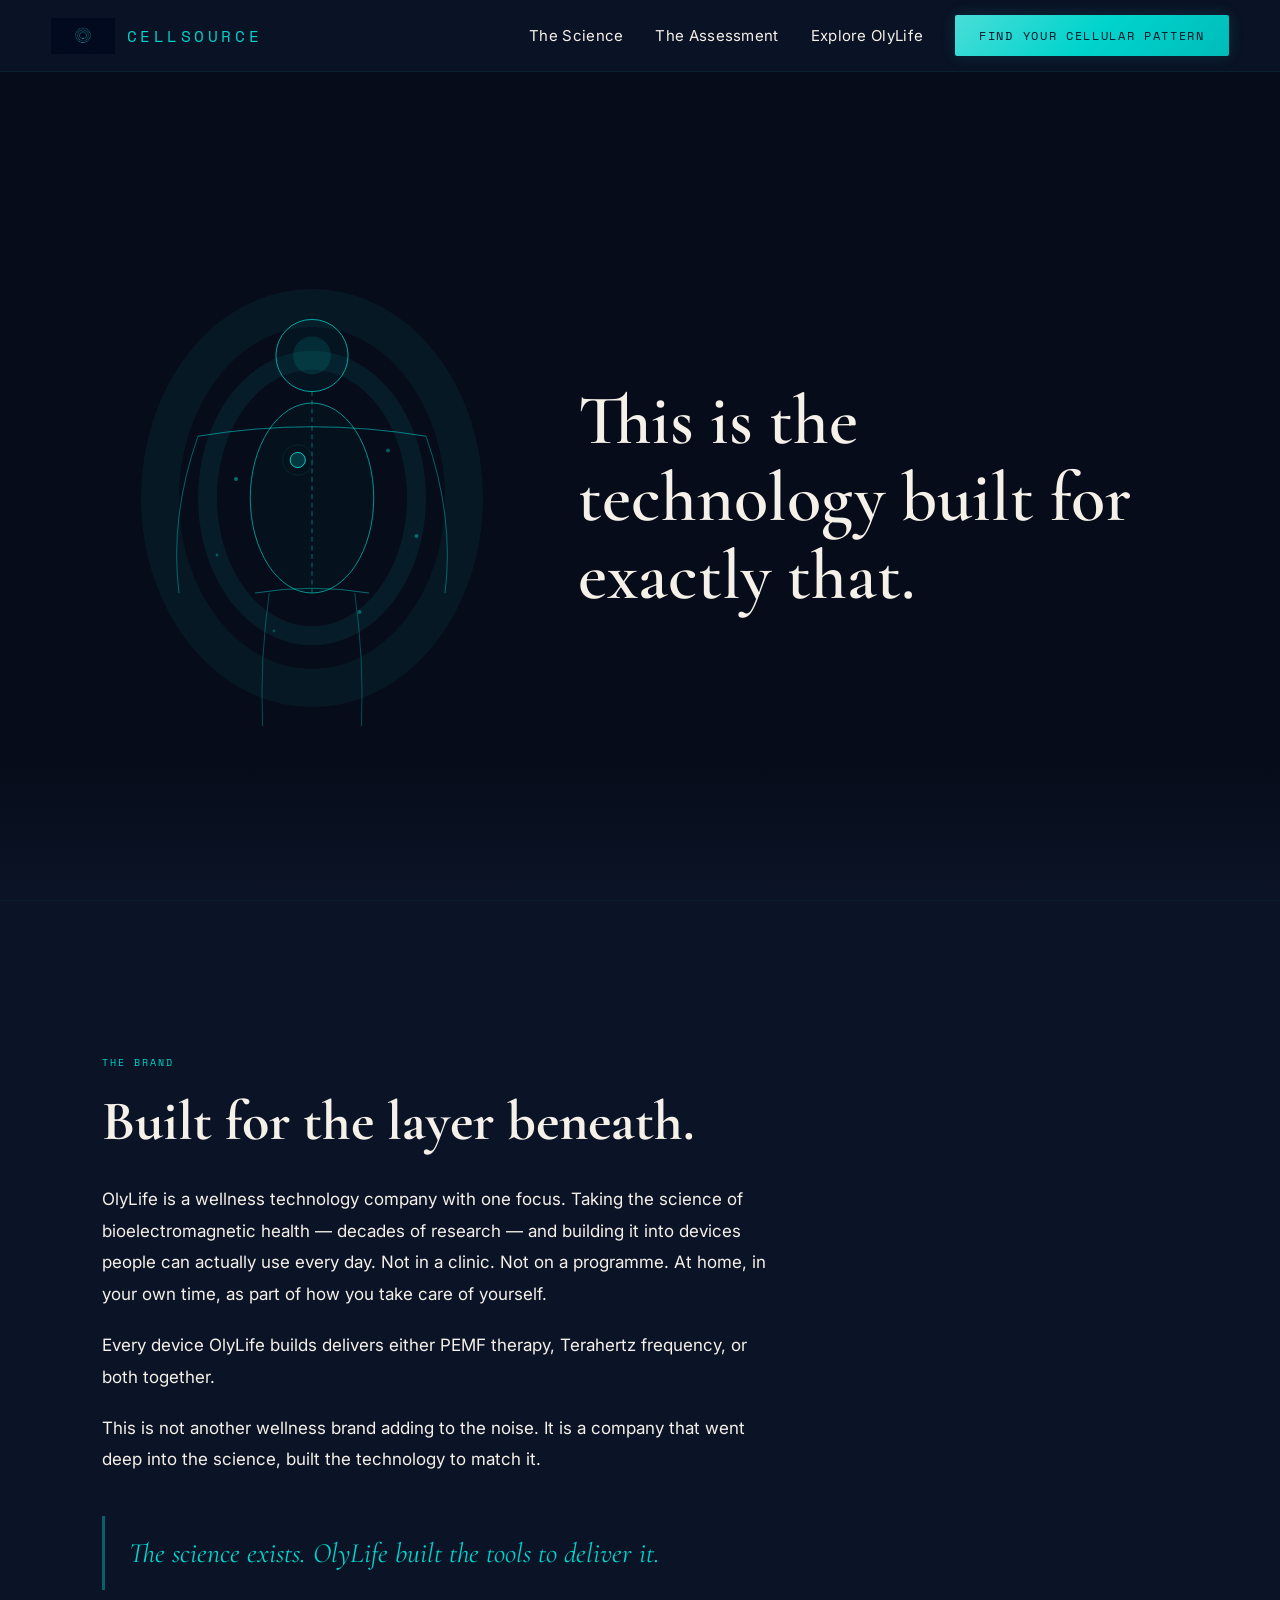
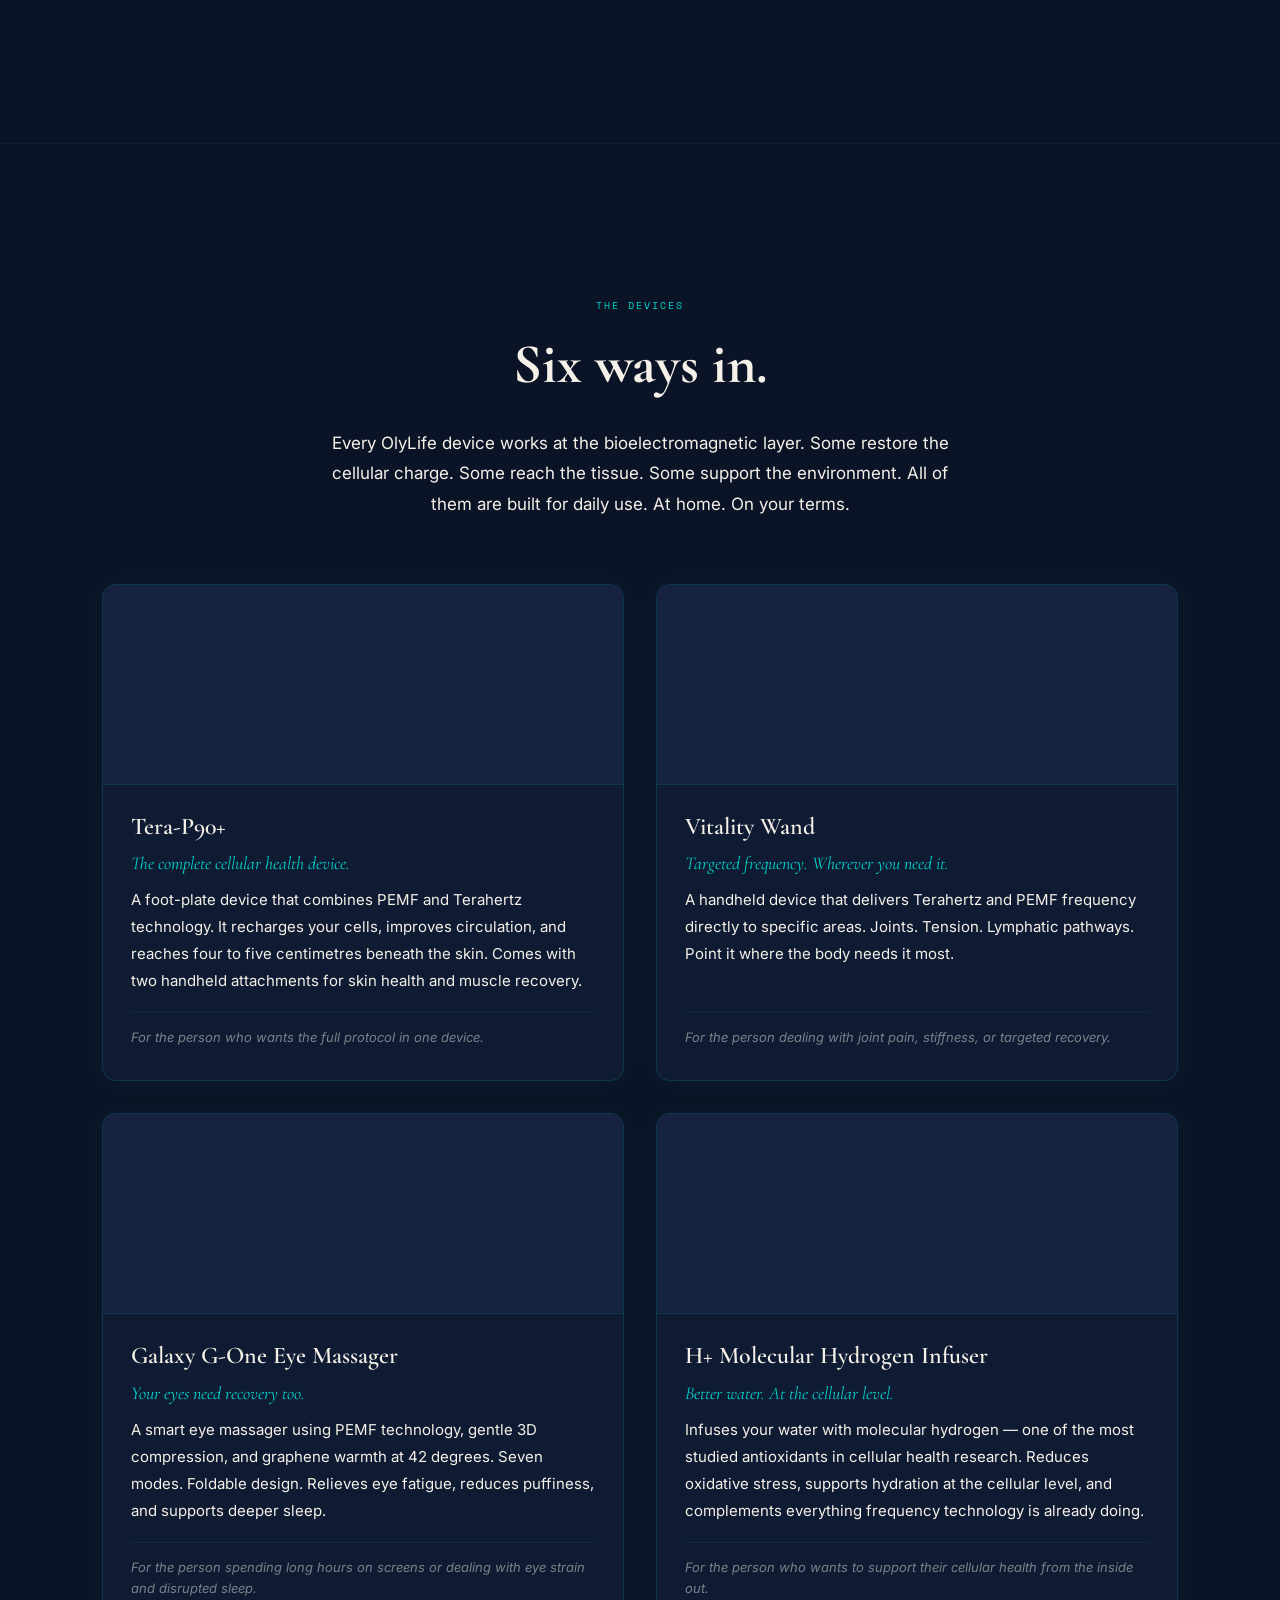
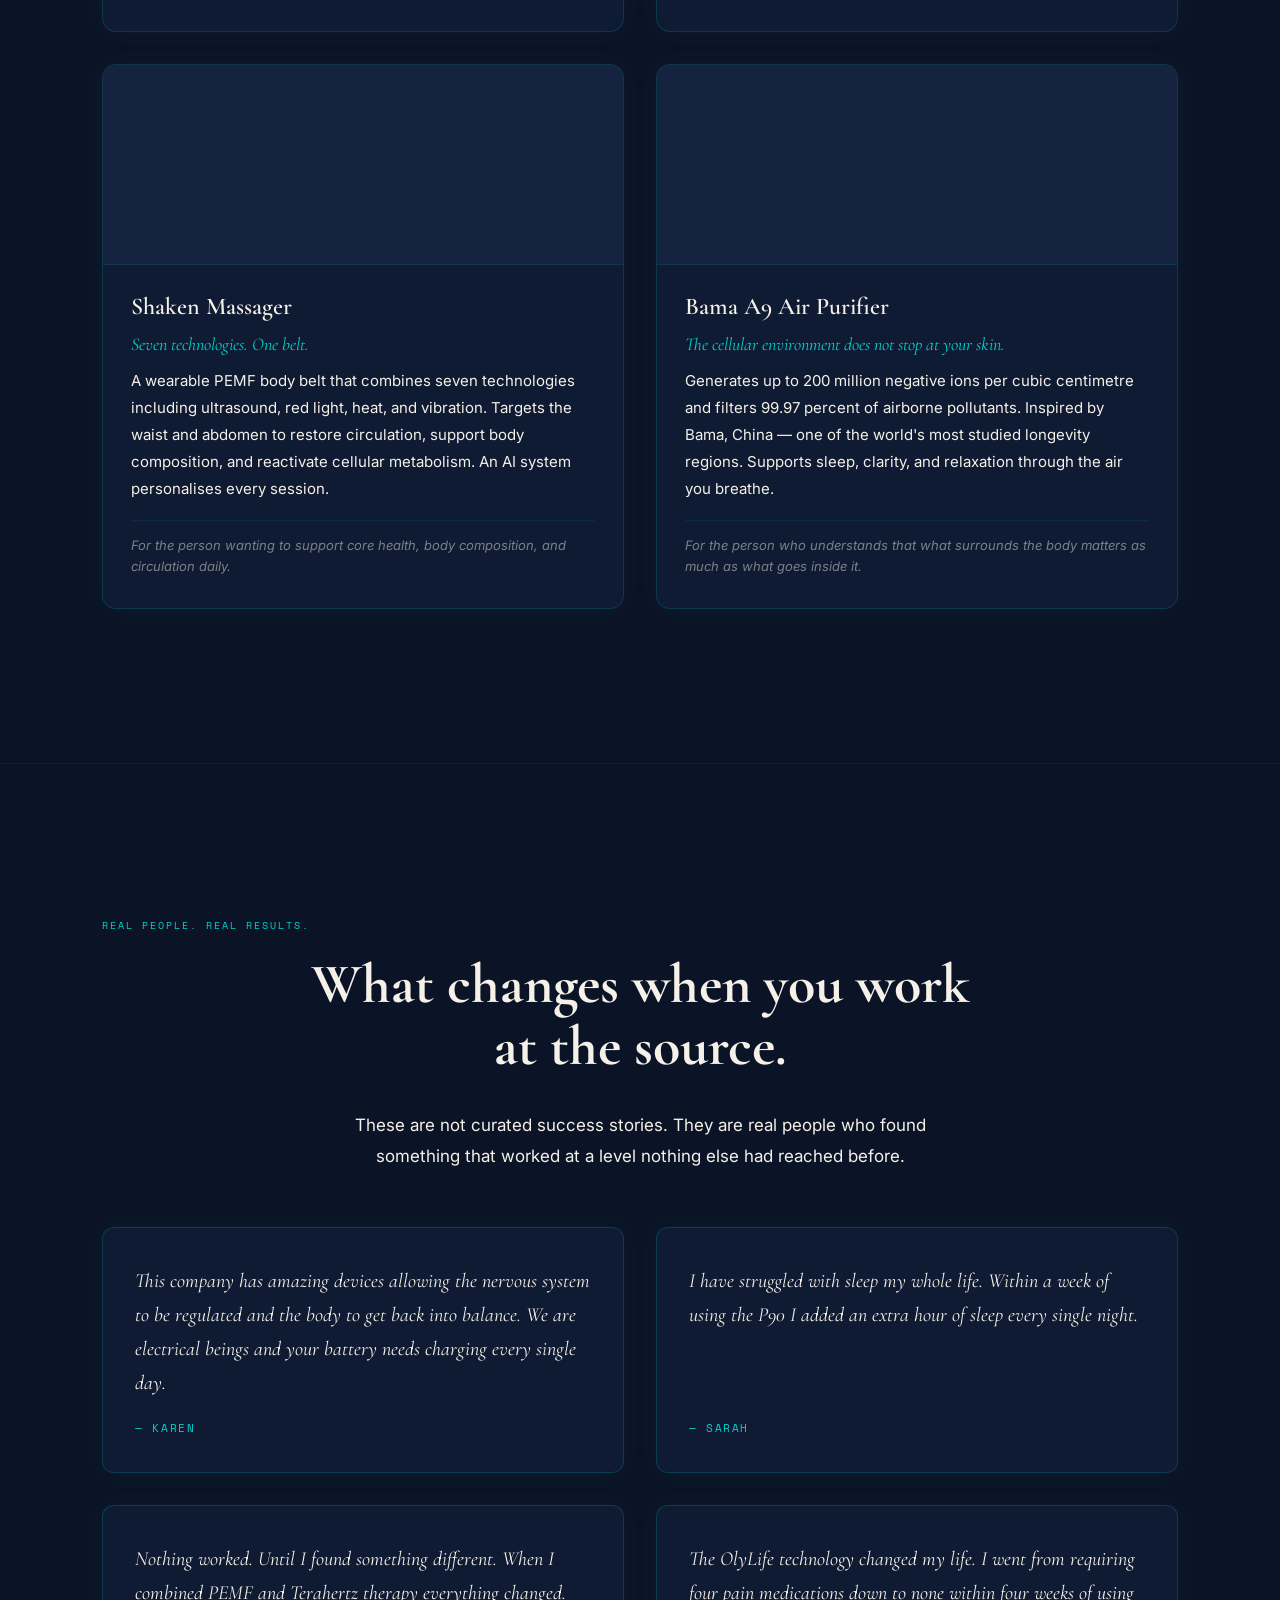
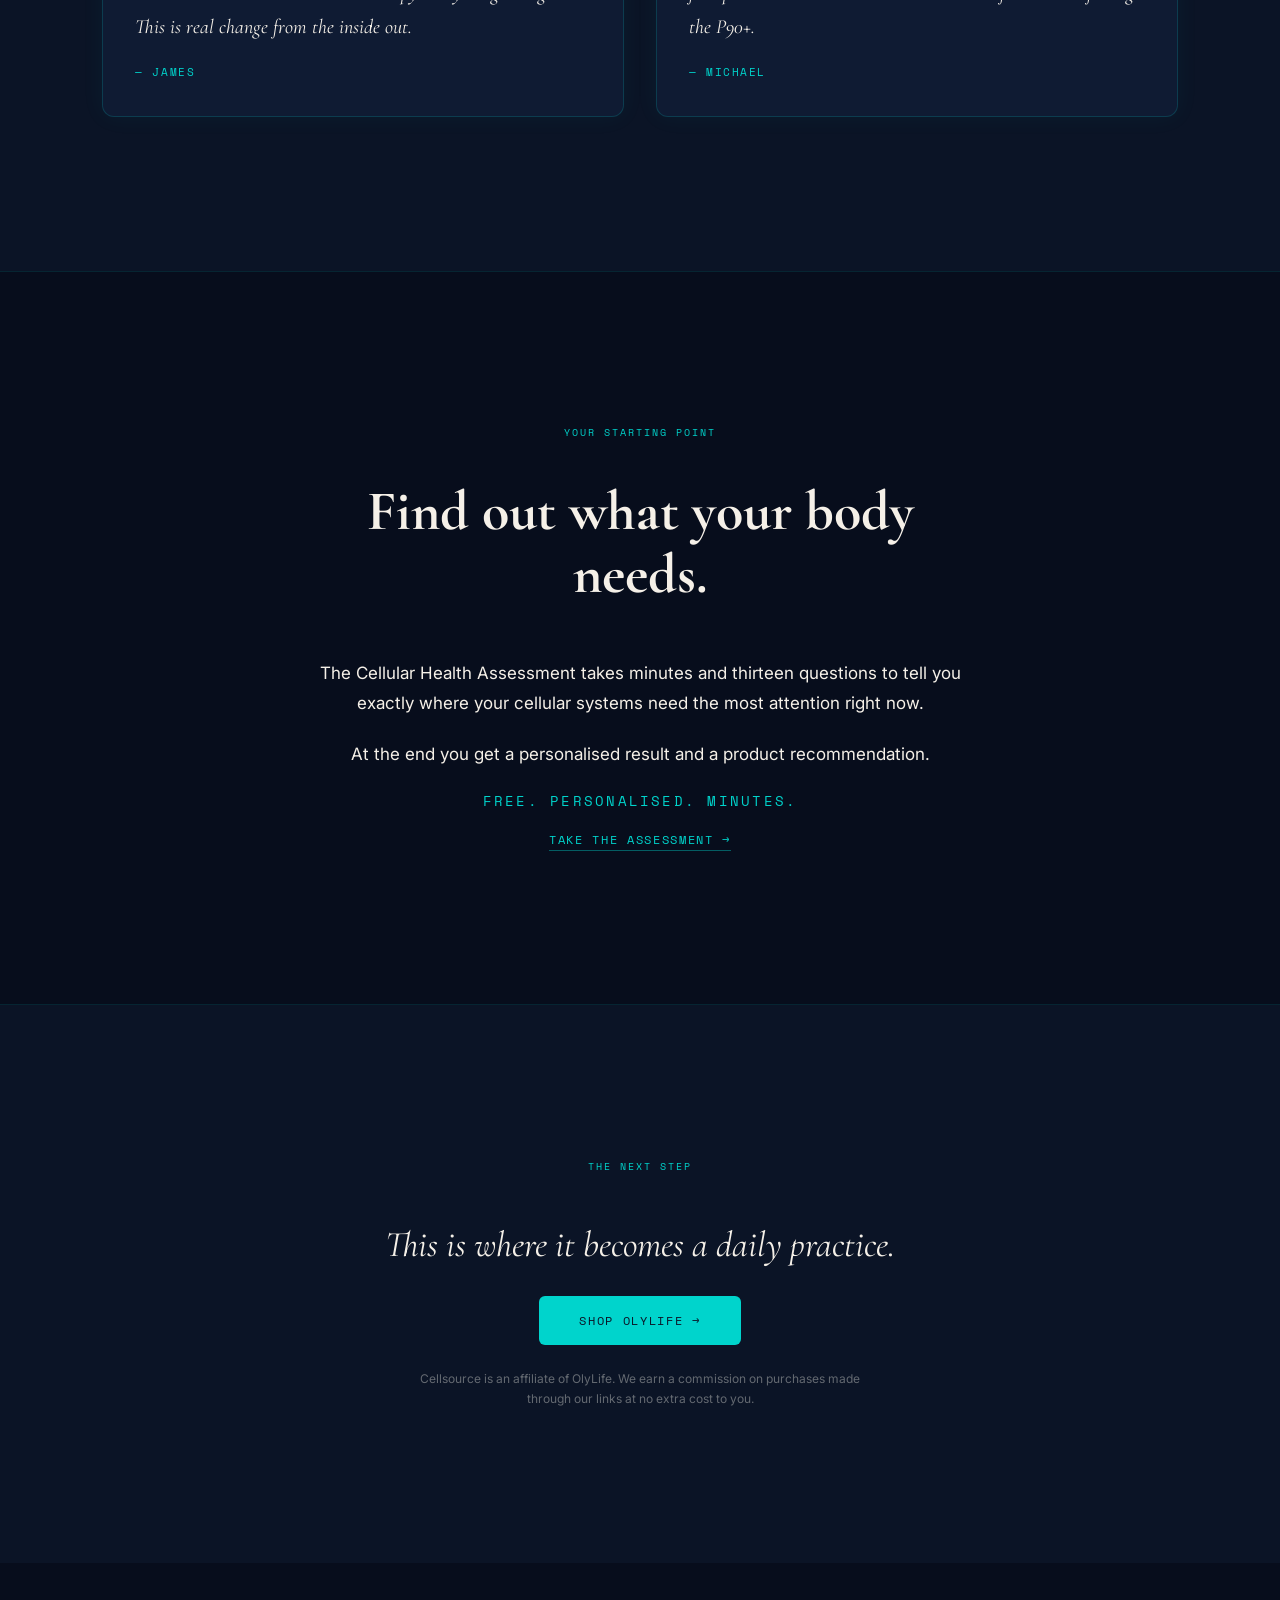
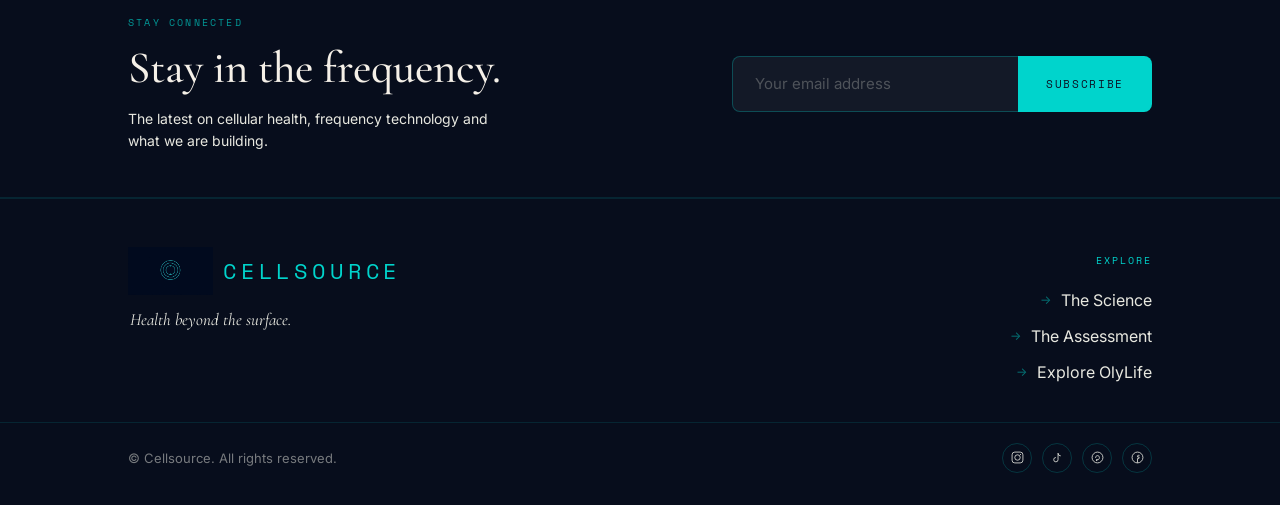
==== olylife/olylife.html @ f868ce1c "OlyLife Phase 3: hero rebuilt with atmospheric SVG and ticker" ====
<!DOCTYPE html>
<html lang="en">
<head>
  <meta charset="UTF-8">
  <meta name="viewport" content="width=device-width, initial-scale=1.0">
  <meta name="description" content="Explore OlyLife frequency technology devices. PEMF and Terahertz wellness technology built for daily use at home. Backed by the science of bioelectromagnetic health.">
  <title>Explore OlyLife — Cellsource</title>
  <link rel="preconnect" href="https://fonts.googleapis.com">
  <link rel="preconnect" href="https://fonts.gstatic.com" crossorigin>
  <link href="https://fonts.googleapis.com/css2?family=Cormorant+Garamond:ital,wght@0,300;0,400;0,500;0,600;0,700;1,300;1,400;1,500;1,600;1,700&family=Inter:wght@300;400;500&family=Space+Mono:wght@400;700&display=swap" rel="stylesheet">
  <link rel="stylesheet" href="../hub.css?v=1">
  <link rel="stylesheet" href="olylife.css?v=1">
</head>
<body>

<!-- ═══════════════════════════════════════
     NAVIGATION
═══════════════════════════════════════ -->
<nav class="hub-nav" role="navigation" aria-label="Main navigation">
  <div class="hub-nav-inner">

    <a href="../index.html" class="hub-nav-brand">
      <img
        src="../images/nav-brand-mark.png"
        alt="Cellsource"
        class="hub-nav-brandmark"
        width="36"
        height="36"
      >
      <span class="hub-nav-wordmark">Cellsource</span>
    </a>

    <div class="hub-nav-right">
      <ul class="hub-nav-links">
        <li><a href="../science/science.html">The Science</a></li>
        <li><a href="../assessment.html">The Assessment</a></li>
        <li><a href="olylife.html" class="hub-nav-link--active">Explore OlyLife</a></li>
      </ul>
      <a href="../assessment.html" class="hub-nav-cta desktop-only">Find your cellular pattern</a>
    </div>

    <button class="hub-hamburger" aria-label="Open menu" aria-expanded="false">
      <span></span>
      <span></span>
      <span></span>
    </button>

  </div>
</nav>

<!-- Mobile Menu Overlay -->
<div class="hub-mobile-menu" role="dialog" aria-label="Navigation menu">
  <a href="../science/science.html">The Science</a>
  <a href="../assessment.html">The Assessment</a>
  <a href="olylife.html" class="hub-nav-link--active">Explore OlyLife</a>
  <a href="../assessment.html" class="hub-nav-cta">Find your cellular pattern</a>
</div>

<!-- ═══════════════════════════════════════
     SECTION 00 — THE LIVING OPENING
═══════════════════════════════════════ -->
<section class="ol-hero" aria-label="The Living Opening">

  <p class="ol-hero-ticker" aria-live="polite">
    <span class="ol-ticker-line ol-tl-1">Right now your mitochondria are producing energy in every cell in your body.</span>
    <span class="ol-ticker-line ol-tl-2">Right now your cells are sending signals faster than conscious thought.</span>
    <span class="ol-ticker-line ol-tl-3">Right now your body is running on frequency.</span>
  </p>

  <div class="ol-hero-main">

    <div class="ol-hero-visual" aria-hidden="true">
      <svg width="100%" height="100%" viewBox="0 0 400 500" preserveAspectRatio="xMidYMid meet" style="display:block">

        <!-- Outer atmosphere -->
        <ellipse cx="200" cy="250" rx="160" ry="200" fill="none" stroke="rgba(0,212,204,0.06)" stroke-width="40" class="ol-pulse-slow"/>

        <!-- Mid field -->
        <ellipse cx="200" cy="250" rx="110" ry="145" fill="none" stroke="rgba(0,212,204,0.08)" stroke-width="20" class="ol-pulse-med"/>

        <!-- Body core -->
        <ellipse cx="200" cy="250" rx="65" ry="100" fill="rgba(0,212,204,0.04)" stroke="#00D4CC" stroke-width="1" opacity="0.7" class="ol-pulse-med"/>

        <!-- Head sphere -->
        <circle cx="200" cy="100" r="38" fill="rgba(0,212,204,0.05)" stroke="#00D4CC" stroke-width="1" opacity="0.8" class="ol-pulse-fast"/>

        <!-- Head inner glow -->
        <circle cx="200" cy="100" r="20" fill="rgba(0,212,204,0.12)" stroke="none" class="ol-pulse-fast"/>

        <!-- Spine -->
        <line x1="200" y1="138" x2="200" y2="350" stroke="rgba(0,212,204,0.5)" stroke-width="1" stroke-dasharray="5 4" class="ol-pulse-med"/>

        <!-- Heart node outer -->
        <circle cx="185" cy="210" r="16" fill="none" stroke="rgba(0,212,204,0.12)" stroke-width="0.8" class="ol-pulse-fast"/>

        <!-- Heart node inner -->
        <circle cx="185" cy="210" r="8" fill="rgba(0,212,204,0.2)" stroke="#00D4CC" stroke-width="1" class="ol-pulse-fast"/>

        <!-- Shoulder arc -->
        <path d="M 80 185 Q 200 165 320 185" fill="none" stroke="#00D4CC" stroke-width="1" opacity="0.6" class="ol-pulse-fast"/>

        <!-- Left arm energy line -->
        <path d="M 80 185 Q 50 270 60 350" fill="none" stroke="rgba(0,212,204,0.45)" stroke-width="1" class="ol-pulse-slow"/>

        <!-- Right arm energy line -->
        <path d="M 320 185 Q 350 270 340 350" fill="none" stroke="rgba(0,212,204,0.45)" stroke-width="1" class="ol-pulse-slow"/>

        <!-- Hip arc -->
        <path d="M 140 350 Q 200 340 260 350" fill="none" stroke="#00D4CC" stroke-width="1" opacity="0.5" class="ol-pulse-med"/>

        <!-- Left leg energy line -->
        <path d="M 155 350 Q 145 420 148 490" fill="none" stroke="rgba(0,212,204,0.35)" stroke-width="1" class="ol-pulse-slow"/>

        <!-- Right leg energy line -->
        <path d="M 245 350 Q 255 420 252 490" fill="none" stroke="rgba(0,212,204,0.35)" stroke-width="1" class="ol-pulse-slow"/>

        <!-- Energy particles -->
        <circle cx="120" cy="230" r="2" fill="#00D4CC" opacity="0.5" class="ol-pulse-fast"/>
        <circle cx="280" cy="200" r="2" fill="#00D4CC" opacity="0.4" class="ol-pulse-med"/>
        <circle cx="100" cy="310" r="1.5" fill="#00D4CC" opacity="0.35" class="ol-pulse-slow"/>
        <circle cx="310" cy="290" r="2" fill="#00D4CC" opacity="0.45" class="ol-pulse-fast"/>
        <circle cx="160" cy="390" r="1.5" fill="#00D4CC" opacity="0.3" class="ol-pulse-slow"/>
        <circle cx="250" cy="370" r="2" fill="#00D4CC" opacity="0.4" class="ol-pulse-med"/>

      </svg>
    </div>

    <div class="ol-hero-copy">
      <h1 class="ol-hero-headline">This is the technology built for exactly that.</h1>
    </div>

  </div>

</section>

<!-- ═══════════════════════════════════════
     SECTION 01 — WHO OLYLIFE IS
═══════════════════════════════════════ -->
<section class="ol-section ol-brand reveal" aria-label="Who OlyLife Is">

  <div class="ol-section-inner">
    <div class="ol-section-copy">
      <p class="ol-section-label">The Brand</p>
      <h2 class="ol-section-headline">Built for the layer beneath.</h2>
      <p class="ol-section-body">OlyLife is a wellness technology company with one focus. Taking the science of bioelectromagnetic health — decades of research — and building it into devices people can actually use every day. Not in a clinic. Not on a programme. At home, in your own time, as part of how you take care of yourself.</p>
      <p class="ol-section-body">Every device OlyLife builds delivers either PEMF therapy, Terahertz frequency, or both together.</p>
      <p class="ol-section-body">This is not another wellness brand adding to the noise. It is a company that went deep into the science, built the technology to match it.</p>
      <blockquote class="ol-callout">The science exists. OlyLife built the tools to deliver it.</blockquote>
    </div>
  </div>

</section>

<!-- ═══════════════════════════════════════
     SECTION 02 — THE PRODUCTS
═══════════════════════════════════════ -->
<section class="ol-section ol-products reveal" aria-label="The Devices">

  <div class="ol-products-inner">
    <p class="ol-section-label">The Devices</p>
    <h2 class="ol-section-headline ol-headline-centre">Six ways in.</h2>
    <p class="ol-products-intro">Every OlyLife device works at the bioelectromagnetic layer. Some restore the cellular charge. Some reach the tissue. Some support the environment. All of them are built for daily use. At home. On your terms.</p>

    <div class="ol-products-grid">

      <!-- Card 1: Tera-P90+ -->
      <div class="ol-product-card reveal">
        <div class="ol-product-image" aria-hidden="true">
          <!-- SVG icon — Phase 2 -->
        </div>
        <div class="ol-product-copy">
          <p class="ol-product-name">Tera-P90+</p>
          <p class="ol-product-tagline">The complete cellular health device.</p>
          <p class="ol-product-body">A foot-plate device that combines PEMF and Terahertz technology. It recharges your cells, improves circulation, and reaches four to five centimetres beneath the skin. Comes with two handheld attachments for skin health and muscle recovery.</p>
          <p class="ol-product-for">For the person who wants the full protocol in one device.</p>
        </div>
      </div>

      <!-- Card 2: Vitality Wand -->
      <div class="ol-product-card reveal">
        <div class="ol-product-image" aria-hidden="true">
          <!-- SVG icon — Phase 2 -->
        </div>
        <div class="ol-product-copy">
          <p class="ol-product-name">Vitality Wand</p>
          <p class="ol-product-tagline">Targeted frequency. Wherever you need it.</p>
          <p class="ol-product-body">A handheld device that delivers Terahertz and PEMF frequency directly to specific areas. Joints. Tension. Lymphatic pathways. Point it where the body needs it most.</p>
          <p class="ol-product-for">For the person dealing with joint pain, stiffness, or targeted recovery.</p>
        </div>
      </div>

      <!-- Card 3: Galaxy G-One Eye Massager -->
      <div class="ol-product-card reveal">
        <div class="ol-product-image" aria-hidden="true">
          <!-- SVG icon — Phase 2 -->
        </div>
        <div class="ol-product-copy">
          <p class="ol-product-name">Galaxy G-One Eye Massager</p>
          <p class="ol-product-tagline">Your eyes need recovery too.</p>
          <p class="ol-product-body">A smart eye massager using PEMF technology, gentle 3D compression, and graphene warmth at 42 degrees. Seven modes. Foldable design. Relieves eye fatigue, reduces puffiness, and supports deeper sleep.</p>
          <p class="ol-product-for">For the person spending long hours on screens or dealing with eye strain and disrupted sleep.</p>
        </div>
      </div>

      <!-- Card 4: H+ Molecular Hydrogen Infuser -->
      <div class="ol-product-card reveal">
        <div class="ol-product-image" aria-hidden="true">
          <!-- SVG icon — Phase 2 -->
        </div>
        <div class="ol-product-copy">
          <p class="ol-product-name">H+ Molecular Hydrogen Infuser</p>
          <p class="ol-product-tagline">Better water. At the cellular level.</p>
          <p class="ol-product-body">Infuses your water with molecular hydrogen — one of the most studied antioxidants in cellular health research. Reduces oxidative stress, supports hydration at the cellular level, and complements everything frequency technology is already doing.</p>
          <p class="ol-product-for">For the person who wants to support their cellular health from the inside out.</p>
        </div>
      </div>

      <!-- Card 5: Shaken Massager -->
      <div class="ol-product-card reveal">
        <div class="ol-product-image" aria-hidden="true">
          <!-- SVG icon — Phase 2 -->
        </div>
        <div class="ol-product-copy">
          <p class="ol-product-name">Shaken Massager</p>
          <p class="ol-product-tagline">Seven technologies. One belt.</p>
          <p class="ol-product-body">A wearable PEMF body belt that combines seven technologies including ultrasound, red light, heat, and vibration. Targets the waist and abdomen to restore circulation, support body composition, and reactivate cellular metabolism. An AI system personalises every session.</p>
          <p class="ol-product-for">For the person wanting to support core health, body composition, and circulation daily.</p>
        </div>
      </div>

      <!-- Card 6: Bama A9 Air Purifier -->
      <div class="ol-product-card reveal">
        <div class="ol-product-image" aria-hidden="true">
          <!-- SVG icon — Phase 2 -->
        </div>
        <div class="ol-product-copy">
          <p class="ol-product-name">Bama A9 Air Purifier</p>
          <p class="ol-product-tagline">The cellular environment does not stop at your skin.</p>
          <p class="ol-product-body">Generates up to 200 million negative ions per cubic centimetre and filters 99.97 percent of airborne pollutants. Inspired by Bama, China — one of the world's most studied longevity regions. Supports sleep, clarity, and relaxation through the air you breathe.</p>
          <p class="ol-product-for">For the person who understands that what surrounds the body matters as much as what goes inside it.</p>
        </div>
      </div>

    </div>
  </div>

</section>

<!-- ═══════════════════════════════════════
     SECTION 03 — REAL EXPERIENCES
═══════════════════════════════════════ -->
<section class="ol-section ol-experiences reveal" aria-label="Real Experiences">

  <div class="ol-experiences-inner">
    <p class="ol-section-label">Real People. Real Results.</p>
    <h2 class="ol-section-headline ol-headline-centre">What changes when you work at the source.</h2>
    <p class="ol-experiences-intro">These are not curated success stories. They are real people who found something that worked at a level nothing else had reached before.</p>

    <div class="ol-testimonials-grid">

      <div class="ol-testimonial-card reveal">
        <blockquote class="ol-testimonial-quote">This company has amazing devices allowing the nervous system to be regulated and the body to get back into balance. We are electrical beings and your battery needs charging every single day.</blockquote>
        <p class="ol-testimonial-name">— Karen</p>
      </div>

      <div class="ol-testimonial-card reveal">
        <blockquote class="ol-testimonial-quote">I have struggled with sleep my whole life. Within a week of using the P90 I added an extra hour of sleep every single night.</blockquote>
        <p class="ol-testimonial-name">— Sarah</p>
      </div>

      <div class="ol-testimonial-card reveal">
        <blockquote class="ol-testimonial-quote">Nothing worked. Until I found something different. When I combined PEMF and Terahertz therapy everything changed. This is real change from the inside out.</blockquote>
        <p class="ol-testimonial-name">— James</p>
      </div>

      <div class="ol-testimonial-card reveal">
        <blockquote class="ol-testimonial-quote">The OlyLife technology changed my life. I went from requiring four pain medications down to none within four weeks of using the P90+.</blockquote>
        <p class="ol-testimonial-name">— Michael</p>
      </div>

    </div>
  </div>

</section>

<!-- ═══════════════════════════════════════
     SECTION 04 — THE ASSESSMENT BRIDGE
═══════════════════════════════════════ -->
<section class="ol-section ol-assessment-bridge reveal" aria-label="Your Starting Point">

  <div class="ol-bridge-inner">
    <p class="ol-section-label">Your Starting Point</p>
    <h2 class="ol-section-headline ol-headline-centre">Find out what your body needs.</h2>
    <p class="ol-bridge-body">The Cellular Health Assessment takes minutes and thirteen questions to tell you exactly where your cellular systems need the most attention right now.</p>
    <p class="ol-bridge-body">At the end you get a personalised result and a product recommendation.</p>
    <p class="ol-bridge-callout">Free. Personalised. Minutes.</p>
    <a href="../assessment.html" class="ol-bridge-cta">Take the assessment →</a>
  </div>

</section>

<!-- ═══════════════════════════════════════
     SECTION 05 — THE PURCHASE BRIDGE
═══════════════════════════════════════ -->
<section class="ol-closing reveal" aria-label="The Next Step">

  <div class="ol-closing-inner">
    <p class="ol-section-label">The Next Step</p>
    <p class="ol-closing-body">This is where it becomes a daily practice.</p>
    <a href="https://www.olylife.com" target="_blank" rel="noopener noreferrer" class="ol-closing-cta">Shop OlyLife →</a>
    <p class="ol-closing-disclosure">Cellsource is an affiliate of OlyLife. We earn a commission on purchases made through our links at no extra cost to you.</p>
  </div>

</section>

<!-- ═══════════════════════════════════════
     NEWSLETTER
═══════════════════════════════════════ -->
<section class="hub-newsletter">
  <div class="hub-newsletter-inner">
    <div class="hub-newsletter-left">
      <p class="hub-newsletter-eyebrow">Stay Connected</p>
      <p class="hub-newsletter-heading">Stay in the frequency.</p>
      <p class="hub-newsletter-sub">The latest on cellular health, frequency technology and what we are building.</p>
    </div>
    <form class="hub-newsletter-form" onsubmit="return false;">
      <input type="email" class="hub-newsletter-input" placeholder="Your email address" aria-label="Email address">
      <button type="submit" class="hub-newsletter-btn">Subscribe</button>
    </form>
  </div>
</section>

<!-- ═══════════════════════════════════════
     FOOTER
═══════════════════════════════════════ -->
<footer class="hub-footer" role="contentinfo">

  <div class="hub-footer-wrap">

    <div class="hub-newsletter-footer-divider"></div>

    <div class="hub-footer-inner">

      <div class="hub-footer-brand">
        <a href="../index.html" class="hub-footer-brand-row">
          <img
            src="../images/nav-brand-mark.png"
            alt="Cellsource"
            class="hub-footer-brandmark"
            onerror="this.style.display='none'"
          >
          <span class="hub-footer-wordmark">Cellsource</span>
        </a>
        <span class="hub-footer-tagline">Health beyond the surface.</span>
      </div>

      <nav class="hub-footer-nav" aria-label="Footer navigation">
        <p class="hub-footer-nav-heading">Explore</p>
        <ul class="hub-footer-nav-links">
          <li><a href="../science/science.html">The Science</a></li>
          <li><a href="../assessment.html">The Assessment</a></li>
          <li><a href="olylife.html">Explore OlyLife</a></li>
        </ul>
      </nav>

    </div>

    <hr class="hub-footer-divider">
    <div class="hub-footer-bottom">
      <p class="hub-footer-copyright">© Cellsource. All rights reserved.</p>
      <div class="hub-footer-socials">
        <a href="#" class="hub-footer-social-link" aria-label="Instagram">
          <svg width="13" height="13" viewBox="0 0 24 24" fill="none" stroke="currentColor" stroke-width="1.5" aria-hidden="true"><rect x="2" y="2" width="20" height="20" rx="5"/><circle cx="12" cy="12" r="5"/><circle cx="17.5" cy="6.5" r="1" fill="currentColor" stroke="none"/></svg>
        </a>
        <a href="#" class="hub-footer-social-link" aria-label="TikTok">
          <svg width="13" height="13" viewBox="0 0 24 24" fill="none" stroke="currentColor" stroke-width="1.5" aria-hidden="true"><path d="M9 12a4 4 0 1 0 4 4V4a5 5 0 0 0 5 5"/></svg>
        </a>
        <a href="#" class="hub-footer-social-link" aria-label="Pinterest">
          <svg width="13" height="13" viewBox="0 0 24 24" fill="none" stroke="currentColor" stroke-width="1.5" aria-hidden="true"><circle cx="12" cy="12" r="10"/><path d="M8.5 12c0-1.9 1.5-3.5 3.5-3.5s3.5 1.6 3.5 3.5c0 2.5-1.1 4-2.8 4-.6 0-1.1-.3-1.2-.7l-.3 1.3c-.2.7-.6 1.4-.9 1.9-.3-.9-.5-1.8-.3-2.6" stroke-linecap="round"/></svg>
        </a>
        <a href="#" class="hub-footer-social-link" aria-label="Facebook">
          <svg width="13" height="13" viewBox="0 0 24 24" fill="none" stroke="currentColor" stroke-width="1.5" aria-hidden="true"><circle cx="12" cy="12" r="10"/><path d="M15 8h-1.5A1.5 1.5 0 0 0 12 9.5V11h3l-.5 3H12v7" stroke-linecap="round" stroke-linejoin="round"/></svg>
        </a>
      </div>
    </div>

  </div>

</footer>

<!-- ═══════════════════════════════════════
     JAVASCRIPT
═══════════════════════════════════════ -->
<script>
(function () {
  'use strict';

  /* ── Scroll indicator hide ── */
  var scrollIndicator = document.querySelector('.hub-scroll-indicator');
  if (scrollIndicator) {
    window.addEventListener('scroll', function () {
      if (window.scrollY > 120) {
        scrollIndicator.classList.add('is-hidden');
      }
    }, { passive: true });
  }

  /* ── Navigation hamburger ── */
  var hamburger = document.querySelector('.hub-hamburger');
  var mobileMenu = document.querySelector('.hub-mobile-menu');
  if (hamburger && mobileMenu) {
    hamburger.addEventListener('click', function () {
      var isOpen = hamburger.classList.toggle('is-open');
      mobileMenu.classList.toggle('is-open', isOpen);
      hamburger.setAttribute('aria-expanded', String(isOpen));
      document.body.style.overflow = isOpen ? 'hidden' : '';
    });
    mobileMenu.querySelectorAll('a').forEach(function (link) {
      link.addEventListener('click', function () {
        hamburger.classList.remove('is-open');
        mobileMenu.classList.remove('is-open');
        hamburger.setAttribute('aria-expanded', 'false');
        document.body.style.overflow = '';
      });
    });
    document.addEventListener('keydown', function (e) {
      if (e.key === 'Escape' && mobileMenu.classList.contains('is-open')) {
        hamburger.classList.remove('is-open');
        mobileMenu.classList.remove('is-open');
        hamburger.setAttribute('aria-expanded', 'false');
        document.body.style.overflow = '';
      }
    });
  }

  /* ── Ticker — JS seamless loop ── */
  (function () {
    function initTicker() {
      var track = document.getElementById('tickerTrack');
      var group = document.getElementById('tickerGroup');
      if (!track || !group) return;
      track.innerHTML = '';
      track.appendChild(group);
      var groupWidth = group.getBoundingClientRect().width;
      if (groupWidth === 0) {
        requestAnimationFrame(initTicker);
        return;
      }
      var clone = group.cloneNode(true);
      clone.removeAttribute('id');
      clone.setAttribute('aria-hidden', 'true');
      track.appendChild(clone);
      var styleEl = document.getElementById('ticker-keyframe-style');
      if (!styleEl) {
        styleEl = document.createElement('style');
        styleEl.id = 'ticker-keyframe-style';
        document.head.appendChild(styleEl);
      }
      styleEl.textContent =
        '@keyframes ticker-js {' +
        '0% { transform: translateX(0); }' +
        '100% { transform: translateX(-' + groupWidth + 'px); }' +
        '}';
      track.style.animation = 'none';
      track.style.display = 'flex';
      track.style.width = 'max-content';
      track.style.whiteSpace = 'nowrap';
      void track.offsetWidth;
      track.style.animation = 'ticker-js 32s linear infinite';
    }
    if (document.readyState === 'loading') {
      document.addEventListener('DOMContentLoaded', initTicker);
    } else {
      initTicker();
    }
  })();

  /* ── Intersection Observer — scroll reveal ── */
  var revealEls = document.querySelectorAll('.reveal');
  if ('IntersectionObserver' in window) {
    var revealObs = new IntersectionObserver(function (entries) {
      entries.forEach(function (entry) {
        if (entry.isIntersecting) {
          entry.target.classList.add('is-visible');
          revealObs.unobserve(entry.target);
        }
      });
    }, { threshold: 0.15 });
    revealEls.forEach(function (el) { revealObs.observe(el); });
  } else {
    revealEls.forEach(function (el) { el.classList.add('is-visible'); });
  }

  /* ── Hide nav on scroll down, show on scroll up ── */
  (function () {
    var nav = document.querySelector('.hub-nav');
    if (!nav) return;

    var lastScrollY = window.scrollY;
    var ticking = false;
    var navHeight = 72;
    var isHidden = false;

    function updateNav() {
      var currentScrollY = window.scrollY;
      var scrollDelta = currentScrollY - lastScrollY;

      if (currentScrollY < navHeight) {
        if (isHidden) {
          nav.style.transform = 'translateY(0)';
          nav.style.opacity = '1';
          isHidden = false;
        }
      } else if (scrollDelta > 4 && !isHidden) {
        nav.style.transform = 'translateY(-100%)';
        nav.style.opacity = '0';
        isHidden = true;
      } else if (scrollDelta < -4 && isHidden) {
        nav.style.transform = 'translateY(0)';
        nav.style.opacity = '1';
        isHidden = false;
      }

      lastScrollY = currentScrollY;
      ticking = false;
    }

    window.addEventListener('scroll', function () {
      if (!ticking) {
        requestAnimationFrame(updateNav);
        ticking = true;
      }
    }, { passive: true });
  })();

  /* ── Smooth flowing scroll (desktop only) ── */
  (function () {
    var isTouch = ('ontouchstart' in window) ||
      (navigator.maxTouchPoints > 0);
    if (isTouch) return;

    var currentY = window.scrollY;
    var targetY = window.scrollY;
    var ease = 0.07;
    var running = false;
    var maxStep = 120;

    function lerp(a, b, t) {
      return a + (b - a) * t;
    }

    function clamp(val, min, max) {
      return Math.min(Math.max(val, min), max);
    }

    function tick() {
      currentY = lerp(currentY, targetY, ease);
      var diff = Math.abs(targetY - currentY);
      if (diff < 0.5) {
        currentY = targetY;
        running = false;
        return;
      }
      window.scrollTo(0, currentY);
      requestAnimationFrame(tick);
    }

    window.addEventListener('wheel', function (e) {
      e.preventDefault();
      var step = clamp(e.deltaY, -maxStep, maxStep);
      targetY = clamp(targetY + step, 0, document.body.scrollHeight - window.innerHeight);
      if (!running) {
        running = true;
        requestAnimationFrame(tick);
      }
    }, { passive: false });
  })();

})();
</script>

</body>
</html>
---- hub.css ----
/* ═══════════════════════════════════════════════════════════
   CELLSOURCE HUB — hub.css
   Styles for index.html only. No assessment tool code.
   Generated from styles copy.css audit — active rules only,
   duplicate selectors merged (last value wins), no !important.
   ═══════════════════════════════════════════════════════════ */

/* ─────────────────────────────────────────
   CSS CUSTOM PROPERTIES
───────────────────────────────────────── */
:root {
  --navy-deep:    #0B1426;
  --navy-mid:     #0F1B33;
  --navy-light:   #152240;
  --teal-primary: #00D4CC;
  --bone-white:   #F5F0E8;
  --soft-silver:  #A8B4C0;
}

/* ─────────────────────────────────────────
   RESET & BASE
───────────────────────────────────────── */
*, *::before, *::after {
  box-sizing: border-box;
  margin: 0;
  padding: 0;
}

html {
  scroll-behavior: smooth;
}

body {
  background-color: var(--navy-deep);
  min-height: 100vh;
  overflow-x: hidden;
  -webkit-font-smoothing: antialiased;
  -moz-osx-font-smoothing: grayscale;
  scroll-behavior: smooth;
  overscroll-behavior: none;
}

/* ─────────────────────────────────────────
   KEYFRAMES (active only)
───────────────────────────────────────── */
@keyframes element-enter {
  to {
    opacity: 1;
    transform: translateY(0);
  }
}

@keyframes hero-drift {
  0%   { transform: translateY(0px) scale(1.04); }
  50%  { transform: translateY(-18px) scale(1.04); }
  100% { transform: translateY(0px) scale(1.04); }
}

@keyframes btn-shimmer {
  0%   { left: -120%; }
  60%  { left: 120%; }
  100% { left: 120%; }
}

@keyframes scroll-bounce {
  0%, 100% { transform: translateY(0); opacity: 0.5; }
  50%       { transform: translateY(7px); opacity: 1; }
}

@keyframes card-btn-shimmer {
  0%   { left: -80%; }
  60%  { left: 160%; }
  100% { left: 160%; }
}

/* ─────────────────────────────────────────
   SCROLL REVEAL
───────────────────────────────────────── */
.reveal {
  opacity: 0;
  transform: translateY(24px);
  transition: opacity 0.6s ease, transform 0.6s ease;
}
.reveal.is-visible {
  opacity: 1;
  transform: translateY(0);
}
.reveal-d1 { transition-delay: 100ms; }
.reveal-d2 { transition-delay: 200ms; }
.reveal-d3 { transition-delay: 300ms; }
.reveal-d4 { transition-delay: 400ms; }

#science {
  scroll-margin-top: 80px;
}

/* ─────────────────────────────────────────
   SHARED HUB LABEL
───────────────────────────────────────── */
.hub-label {
  font-family: 'Space Mono', monospace;
  font-size: 11px;
  letter-spacing: 0.15em;
  text-transform: uppercase;
  color: var(--teal-primary);
  display: block;
  margin-bottom: 16px;
}

/* ─────────────────────────────────────────
   NAVIGATION
───────────────────────────────────────── */
.hub-nav {
  position: fixed;
  top: 0;
  left: 0;
  right: 0;
  z-index: 100;
  height: 72px;
  padding: 0 clamp(24px, 4vw, 60px);
  display: flex;
  align-items: center;
  background: rgba(11, 20, 38, 0.92);
  backdrop-filter: blur(12px);
  -webkit-backdrop-filter: blur(12px);
  border-bottom: 1px solid rgba(0, 212, 204, 0.08);
  transition: transform 0.4s cubic-bezier(0.25, 0.46, 0.45, 0.94),
              opacity 0.4s ease;
  will-change: transform;
}
.hub-nav-inner {
  display: flex;
  align-items: center;
  justify-content: space-between;
  width: 100%;
  height: 100%;
}
.hub-nav-brand {
  display: flex;
  align-items: center;
  gap: 12px;
  text-decoration: none;
  flex-shrink: 0;
}
.hub-nav-brandmark {
  height: 36px;
  width: auto;
  display: block;
}
.hub-nav-wordmark {
  font-family: 'Space Mono', monospace;
  font-size: 16px;
  letter-spacing: 0.22em;
  color: var(--teal-primary);
  text-transform: uppercase;
  font-weight: 400;
}
.hub-nav-right {
  display: flex;
  align-items: center;
  gap: 32px;
  flex-shrink: 0;
}
.hub-nav-links {
  display: flex;
  align-items: center;
  gap: 32px;
  list-style: none;
  padding: 0;
  margin: 0;
}
.hub-nav-links a {
  font-family: 'Inter', sans-serif;
  font-size: 15px;
  font-weight: 400;
  color: var(--bone-white);
  text-decoration: none;
  transition: color 0.3s ease;
  letter-spacing: 0.02em;
  white-space: nowrap;
}
.hub-nav-links a:hover {
  color: var(--teal-primary);
}
.hub-nav-cta {
  font-family: 'Space Mono', monospace;
  font-size: 12px;
  letter-spacing: 0.14em;
  text-transform: uppercase;
  color: #0B1426;
  background: linear-gradient(135deg, #4ADDD8 0%, #00D4CC 50%, #00BCBA 100%);
  border: none;
  padding: 12px 24px;
  cursor: pointer;
  text-decoration: none;
  display: inline-block;
  border-radius: 2px;
  transition: all 0.3s ease;
  white-space: nowrap;
  box-shadow: 0 0 16px rgba(0, 212, 204, 0.15);
}
.hub-nav-cta:hover {
  box-shadow: 0 0 28px rgba(0, 212, 204, 0.4);
  transform: translateY(-1px);
}
.hub-hamburger {
  display: none;
  flex-direction: column;
  gap: 5px;
  cursor: pointer;
  background: none;
  border: none;
  padding: 8px;
  z-index: 1002;
}
.hub-hamburger span {
  display: block;
  width: 24px;
  height: 2px;
  background: var(--bone-white);
  transition: all 0.3s ease;
  transform-origin: center;
}
.hub-hamburger.is-open span:nth-child(1) {
  transform: rotate(45deg) translate(5px, 5px);
}
.hub-hamburger.is-open span:nth-child(2) {
  opacity: 0;
  transform: scaleX(0);
}
.hub-hamburger.is-open span:nth-child(3) {
  transform: rotate(-45deg) translate(5px, -5px);
}
.hub-mobile-menu {
  display: none;
  position: fixed;
  inset: 0;
  z-index: 999;
  background: rgba(11, 20, 38, 0.98);
  flex-direction: column;
  align-items: center;
  justify-content: center;
  gap: 36px;
}
.hub-mobile-menu.is-open {
  display: flex;
}
.hub-mobile-menu a:not(.hub-nav-cta) {
  font-family: 'Cormorant Garamond', serif;
  font-size: 36px;
  font-weight: 400;
  color: var(--bone-white);
  text-decoration: none;
  transition: color 0.3s ease;
}
.hub-mobile-menu a:not(.hub-nav-cta):hover {
  color: var(--teal-primary);
}
.hub-mobile-menu .hub-nav-cta {
  font-size: 11px;
  padding: 16px 36px;
  margin-top: 16px;
}

/* ─────────────────────────────────────────
   HERO
───────────────────────────────────────── */
.hub-hero {
  min-height: 100vh;
  position: relative;
  overflow: hidden;
  display: flex;
  align-items: center;
  padding-top: 72px;
}

/* Prescribed final — no background-image (set via inline style on the div) */
.hub-hero-bg {
  position: absolute;
  inset: 0;
  right: -60px;
  background-size: auto 105%;
  background-position: 60% center;
  background-repeat: no-repeat;
  z-index: 0;
  animation: hero-drift 9s ease-in-out infinite;
  will-change: transform;
}

.hub-hero-atmosphere {
  position: absolute;
  inset: 0;
  z-index: 1;
  pointer-events: none;
  background:
    linear-gradient(to right,
      rgba(11,20,38,1.00)  0%,
      rgba(11,20,38,0.98) 18%,
      rgba(11,20,38,0.88) 32%,
      rgba(11,20,38,0.55) 50%,
      rgba(11,20,38,0.12) 72%,
      transparent        100%
    ),
    radial-gradient(ellipse 130% 70% at 50% 110%, rgba(0,30,60,0.85) 0%, transparent 55%),
    radial-gradient(ellipse 60% 50% at -8% 0%, rgba(0,212,204,0.05) 0%, transparent 65%);
}

.hub-hero-grain {
  position: absolute;
  inset: 0;
  z-index: 2;
  pointer-events: none;
  background-image: url("data:image/svg+xml,%3Csvg xmlns='http://www.w3.org/2000/svg' width='200' height='200'%3E%3Cfilter id='n'%3E%3CfeTurbulence type='fractalNoise' baseFrequency='0.65' numOctaves='3' stitchTiles='stitch'/%3E%3C/filter%3E%3Crect width='200' height='200' filter='url(%23n)'/%3E%3C/svg%3E");
  opacity: 0.025;
  mix-blend-mode: overlay;
}

/* Merged: Phase 1 base + v2 padding + v3 margin + Hero Fix dimensions */
.hub-hero-content {
  position: relative;
  z-index: 3;
  padding-top: 80px;
  padding-right: 40px;
  padding-bottom: 80px;
  padding-left: clamp(24px, 9%, 140px);
  width: 50%;
  max-width: 760px;
  margin-left: 7%;
}

/* BEM alias — same element, wins over .hub-hero-content for shared props */
.hub-hero__content {
  max-width: 680px;
  width: 48%;
  margin-left: 8%;
}

/* Merged: all versions — Hero Fix is last */
.hub-hero-headline {
  font-family: 'Cormorant Garamond', serif;
  font-weight: 500;
  font-size: 86px;
  line-height: 1.0;
  letter-spacing: -0.025em;
  color: var(--bone-white);
  margin-bottom: 28px;
  opacity: 0;
  transform: translateY(20px);
  animation: element-enter 0.9s cubic-bezier(0.25, 0.46, 0.45, 0.94) 200ms forwards;
}

.hub-hero__headline {
  font-size: 86px;
  font-weight: 500;
  line-height: 1.0;
  letter-spacing: -0.025em;
}

/* Merged: font-size/color set to inherit (v2) so spans control */
.hub-hero-sub {
  font-family: 'Cormorant Garamond', serif;
  font-style: italic;
  font-size: inherit;
  color: inherit;
  margin-bottom: 44px;
  max-width: 460px;
  line-height: 1.6;
  opacity: 0;
  animation: element-enter 0.9s cubic-bezier(0.25, 0.46, 0.45, 0.94) 400ms forwards;
}
.hub-hero-sub-first {
  font-family: 'Cormorant Garamond', serif;
  font-style: italic;
  font-size: clamp(16px, 1.6vw, 22px);
  color: var(--bone-white);
  display: block;
  line-height: 1.55;
}
.hub-hero-sub-second {
  font-family: 'Cormorant Garamond', serif;
  font-style: italic;
  font-size: clamp(16px, 1.6vw, 22px);
  color: var(--teal-primary);
  font-weight: 600;
  display: block;
  margin-top: 8px;
  line-height: 1.55;
}

.hub-hero-cta-link {
  display: inline-flex;
  flex-direction: column;
  align-items: flex-start;
  text-decoration: none;
  opacity: 0;
  animation: element-enter 0.9s cubic-bezier(0.25, 0.46, 0.45, 0.94) 600ms forwards;
  gap: 8px;
  margin-top: 8px;
  position: relative;
}
.hub-hero-cta-label {
  font-family: 'Cormorant Garamond', serif;
  font-style: italic;
  font-size: 20px;
  color: var(--bone-white);
  display: inline-flex;
  align-items: center;
  gap: 10px;
  transition: color 0.35s ease;
  line-height: 1.3;
}
.hub-hero-cta-chevron {
  font-style: normal;
  color: var(--teal-primary);
  font-size: 20px;
  transition: transform 0.35s ease;
}
.hub-hero-cta-underline {
  display: block;
  width: 120px;
  height: 2px;
  background: var(--teal-primary);
  transition: width 0.4s cubic-bezier(0.25, 0.46, 0.45, 0.94);
}
.hub-hero-cta-link:hover .hub-hero-cta-label   { color: var(--teal-primary); }
.hub-hero-cta-link:hover .hub-hero-cta-chevron  { transform: translateX(4px); }
.hub-hero-cta-link:hover .hub-hero-cta-underline { width: 100%; }

.hub-scroll-indicator {
  position: absolute;
  bottom: 32px;
  left: 50%;
  transform: translateX(-50%);
  z-index: 4;
  transition: opacity 0.5s ease;
  cursor: pointer;
}
.hub-scroll-indicator.is-hidden {
  opacity: 0;
  pointer-events: none;
}
.hub-scroll-indicator svg {
  display: block;
  animation: scroll-bounce 2s ease-in-out infinite;
}

/* ─────────────────────────────────────────
   TICKER STRIP
───────────────────────────────────────── */
.hub-ticker {
  height: 64px;
  background: var(--navy-mid);
  overflow: hidden;
  display: flex;
  align-items: center;
  position: relative;
  z-index: 10;
  width: 100%;
  border-top: 1px solid rgba(0, 212, 204, 0.08);
  border-bottom: 1px solid rgba(0, 212, 204, 0.08);
}

/* Prescribed final — no animation property (JS injects ticker-js at runtime) */
.hub-ticker-track,
.hub-ticker__track {
  display: flex;
  align-items: center;
  white-space: nowrap;
  will-change: transform;
}

.hub-ticker-group {
  display: flex;
  align-items: center;
  flex-shrink: 0;
}
.hub-ticker-phrase {
  font-family: 'Space Mono', monospace;
  font-size: 14px;
  letter-spacing: 0.18em;
  text-transform: uppercase;
  color: var(--teal-primary);
  padding: 0 48px;
  flex-shrink: 0;
}
.hub-ticker-sep {
  width: 6px;
  height: 6px;
  border-radius: 50%;
  background: var(--teal-primary);
  flex-shrink: 0;
  opacity: 0.6;
}

/* ─────────────────────────────────────────
   SECTION BASE
───────────────────────────────────────── */
.hub-section {
  padding: 96px clamp(24px, 6vw, 100px);
}
.hub-section-inner {
  max-width: 1200px;
  margin: 0 auto;
}

/* ─────────────────────────────────────────
   SECTION 2 — REALITY CHECK
───────────────────────────────────────── */
.hub-reality {
  background: var(--navy-deep);
}
.hub-reality .hub-section-inner {
  padding-left: 80px;
  padding-right: 80px;
}
/* Merged: v2 above-cols headline + v3 weight/size */
.hub-reality-headline-above {
  font-family: 'Cormorant Garamond', serif;
  font-weight: 700;
  font-size: 56px;
  color: var(--bone-white);
  line-height: 1.1;
  margin-bottom: 56px;
  max-width: 100%;
}
/* Option C layout — image top, boxes row below, body card at bottom */
.hub-reality-cols {
  display: flex;
  flex-direction: column;
  gap: 0;
}
.hub-reality-boxes {
  display: grid;
  grid-template-columns: 1fr 1fr 1fr;
  gap: 0;
  border-radius: 0 0 12px 12px;
  overflow: hidden;
  border: 1px solid rgba(0, 212, 204, 0.15);
  border-top: none;
}
.hub-reality-box {
  background: #0F1B33;
  border-top: 2px solid #00D4CC;
  border-right: 1px solid rgba(0, 212, 204, 0.1);
  border-left: none;
  border-radius: 0;
  padding: 20px 24px;
  margin-bottom: 0;
}
.hub-reality-box:last-child {
  border-right: none;
}
.hub-reality-box-num {
  font-family: 'Space Mono', monospace;
  font-size: 10px;
  letter-spacing: 0.12em;
  color: var(--teal-primary);
  display: block;
  margin-bottom: 6px;
}
.hub-reality-box-text {
  font-family: 'Inter', sans-serif;
  font-size: 15px;
  color: var(--bone-white);
  line-height: 1.6;
}
/* Option C — image full width, top-rounded only */
.hub-reality-image-wrap {
  display: block;
  width: 100%;
  max-width: 100%;
  margin-bottom: 0;
}
/* Option C — taller image, top corners rounded */
.hub-reality-image {
  width: 100%;
  height: 480px;
  object-fit: cover;
  object-position: center;
  border-radius: 12px 12px 0 0;
  max-width: none;
  box-shadow: 0 0 32px rgba(0, 212, 204, 0.08);
}
/* Option C — body text as card below boxes */
.hub-reality-body {
  font-family: 'Inter', sans-serif;
  font-size: 15px;
  color: var(--bone-white);
  line-height: 1.8;
  width: 100%;
  max-width: 100%;
  margin: 24px 0 0;
  text-align: left;
  padding: 24px 32px;
  background: #0F1B33;
  border-radius: 12px;
  border: 0.5px solid rgba(255, 255, 255, 0.07);
  border-left: 3px solid rgba(0, 212, 204, 0.4);
  box-shadow: 0 0 24px rgba(0, 212, 204, 0.05);
}
.hub-reality-body p + p {
  margin-top: 14px;
}

/* ─────────────────────────────────────────
   QUOTE MOMENT 1
───────────────────────────────────────── */
.hub-quote-moment {
  text-align: center;
  background: var(--navy-deep);
}
.hub-quote-symbol {
  width: 120px;
  height: auto;
  margin: 0 auto 40px;
  display: block;
}

/* Merged: Quote Font Fix (last layer) — covers both legacy and BEM class names */
.hub-qm-line-1,
.hub-qm-line-2,
.hub-qm-line-3,
.hub-quote__line1,
.hub-quote__line2,
.hub-quote__line3 {
  font-family: 'Cormorant Garamond', Georgia, serif;
  font-size: 72px;
  line-height: 1.1;
  display: block;
  text-align: center;
}
.hub-qm-line-1,
.hub-quote__line1 {
  font-weight: 800;
  font-style: normal;
  color: #E8E8E0;
  text-transform: uppercase;
}
.hub-qm-line-2,
.hub-quote__line2 {
  font-weight: 800;
  font-style: normal;
  color: #E8E8E0;
  text-transform: uppercase;
}
.hub-qm-line-3,
.hub-quote__line3 {
  font-weight: 700;
  font-style: italic;
  color: #00D4CC;
  text-transform: none;
}

/* ─────────────────────────────────────────
   SECTION 3 — THE LAYER
───────────────────────────────────────── */
.hub-layer {
  background: var(--navy-deep);
}
.hub-layer-inner {
  max-width: 900px;
  margin: 0 auto;
  padding-left: 40px;
  padding-right: 40px;
}
/* Merged: Phase 1 + v2 size/weight */
.hub-layer-headline {
  font-family: 'Cormorant Garamond', serif;
  font-weight: 500;
  font-size: clamp(48px, 5.5vw, 72px);
  color: var(--bone-white);
  line-height: 1.15;
  margin-bottom: 36px;
}
.hub-layer-body {
  font-family: 'Inter', sans-serif;
  font-size: 18px;
  color: var(--bone-white);
  line-height: 1.9;
}
.hub-layer-body p + p {
  margin-top: 16px;
}
/* Merged: Phase 1 + v4 size */
.hub-layer-emphasis {
  font-family: 'Cormorant Garamond', serif;
  font-style: italic;
  font-size: 24px;
  color: #00D4CC;
  font-weight: 400;
}

/* ─────────────────────────────────────────
   THE SCIENCE — VERTICAL STEPS
───────────────────────────────────────── */
.hub-beats {
  background: var(--navy-deep);
  overflow: hidden;
}
.hub-beats-header-wrap {
  text-align: center;
  padding: 0 clamp(24px, 6vw, 100px);
  margin-bottom: 64px;
}
/* Merged: Phase 1 base + v3 size/weight */
.hub-beats-title {
  font-family: 'Cormorant Garamond', serif;
  font-weight: 600;
  font-size: clamp(48px, 5.5vw, 72px);
  color: var(--bone-white);
  margin: 12px 0 16px;
  line-height: 1.2;
}
/* Merged: Phase 1 + v3 */
.hub-beats-sub {
  font-family: 'Space Mono', monospace;
  font-size: 14px;
  font-weight: 500;
  letter-spacing: 0.12em;
  text-transform: uppercase;
  color: var(--teal-primary);
}
.hub-beats-steps {
  max-width: 1400px;
  margin: 0 auto;
  padding: 0 clamp(24px, 6vw, 100px);
}
.hub-beat-row-divider {
  width: 100%;
  height: 1px;
  background: rgba(0, 212, 204, 0.10);
}
.hub-beat-row-inner {
  display: flex;
  align-items: center;
  gap: 64px;
  padding: 80px 0;
}
.hub-beat-row-num {
  font-family: 'Space Mono', monospace;
  font-size: 48px;
  color: var(--teal-primary);
  font-weight: 400;
  flex-shrink: 0;
  width: 72px;
  order: 1;
  line-height: 1;
  letter-spacing: -0.02em;
}
.hub-beat-row-image {
  flex: 0 0 400px;
  order: 2;
}
.hub-beat-row-image img {
  width: 400px;
  height: 280px;
  object-fit: cover;
  border-radius: 12px;
  border: 1px solid rgba(0, 212, 204, 0.30);
  display: block;
  box-shadow: 0 0 28px rgba(0, 212, 204, 0.08);
}
.hub-beat-row-copy {
  flex: 1;
  order: 3;
}
.hub-beat-row-even .hub-beat-row-image { order: 3; }
.hub-beat-row-even .hub-beat-row-copy  { order: 2; }

.hub-beat-label {
  font-family: 'Space Mono', monospace;
  font-size: 10px;
  letter-spacing: 0.15em;
  text-transform: uppercase;
  color: var(--teal-primary);
  display: block;
  margin-bottom: 14px;
}
.hub-beat-headline {
  font-family: 'Cormorant Garamond', serif;
  font-weight: 400;
  font-size: 34px;
  color: var(--bone-white);
  line-height: 1.25;
  margin-bottom: 14px;
}
.hub-beat-body {
  font-family: 'Inter', sans-serif;
  font-size: 16px;
  color: var(--bone-white);
  line-height: 1.85;
}

/* ─────────────────────────────────────────
   SECTION 4 — THE TECHNOLOGY
───────────────────────────────────────── */
/* Merged: Phase 1 layout + v3 background */
.hub-tech {
  min-height: 90vh;
  position: relative;
  display: flex;
  align-items: center;
  justify-content: flex-start;
  text-align: center;
  background: var(--navy-deep);
  padding-top: 80px;
  padding-left: 80px;
  padding-right: 80px;
}
.hub-tech-content {
  position: relative;
  z-index: 2;
  max-width: 840px;
  margin: 0 auto;
  text-align: left;
}
/* Merged: Phase 1 + v3 size/weight */
.hub-tech-headline {
  font-family: 'Cormorant Garamond', serif;
  font-weight: 700;
  font-size: clamp(44px, 5vw, 70px);
  line-height: 1.08;
  color: var(--bone-white);
  margin-bottom: 16px;
  letter-spacing: -0.02em;
  text-align: left;
}
.hub-tech-sub {
  font-family: 'Cormorant Garamond', serif;
  font-style: italic;
  font-size: 24px;
  color: var(--teal-primary);
  margin-bottom: 40px;
  line-height: 1.3;
  text-align: left;
}
.hub-tech-rule {
  width: 60%;
  height: 1px;
  background: rgba(0, 212, 204, 0.5);
  margin: 0 0 40px;
  position: relative;
  border: none;
}
.hub-tech-rule::before {
  content: '';
  position: absolute;
  left: 0;
  top: -3px;
  width: 6px;
  height: 6px;
  border-radius: 50%;
  background: var(--teal-primary);
}
/* Merged: Phase 1 + v3 max-width/padding */
.hub-tech-body {
  font-family: 'Inter', sans-serif;
  font-size: 17px;
  color: var(--bone-white);
  line-height: 2.1;
  max-width: 840px;
  margin: 0 auto 48px;
  padding-left: 0;
  padding-right: 0;
  text-align: left;
}
.hub-tech-body p + p {
  margin-top: 28px;
}

/* ─────────────────────────────────────────
   QUOTE COMBINED
───────────────────────────────────────── */
.hub-quote-combined {
  text-align: center;
  background: #0B1426;
}
/* Merged: v3 base + v4 size */
.hub-quote-combined__line1 {
  font-family: 'Cormorant Garamond', serif;
  font-size: 48px;
  font-weight: 500;
  color: #E8E8E0;
  margin-bottom: 24px;
  font-style: normal;
}
.hub-quote-combined__line2 {
  font-family: 'Cormorant Garamond', serif;
  font-size: 64px;
  font-weight: 400;
  color: #00D4CC;
  font-style: italic;
}

/* ─────────────────────────────────────────
   SECTION 5 — WHAT IS CELLSOURCE
───────────────────────────────────────── */
.hub-brand {
  background: var(--navy-deep);
}
/* Merged: v4 left-align + Override Patch BEM alias */
.hub-brand .hub-section-inner,
.hub-brand__content {
  max-width: 960px;
  margin-left: auto;
  margin-right: auto;
  padding-left: 80px;
  padding-right: 80px;
  text-align: left;
}
.hub-brand-heading-wrap {
  margin-bottom: 48px;
}
/* Merged: v2 + v3 weight + v4 text-align */
.hub-brand-main-heading {
  font-family: 'Cormorant Garamond', serif;
  font-weight: 600;
  font-size: clamp(52px, 6vw, 80px);
  color: var(--bone-white);
  line-height: 1.05;
  white-space: normal;
  text-align: left;
}
.hub-brand-main-heading .teal-italic {
  color: var(--teal-primary);
  font-style: italic;
  font-weight: 600;
}
/* Merged: v2 grid + v3 single-column */
.hub-brand-cols {
  display: grid;
  grid-template-columns: 1fr;
  gap: 48px;
  align-items: start;
  max-width: 100%;
  margin-left: auto;
  margin-right: auto;
}
.hub-brand-left {
  max-width: 100%;
}
.hub-brand-editorial-lines {
  margin-bottom: 40px;
}
.hub-brand-editorial-line {
  border-left: 3px solid var(--teal-primary);
  padding: 14px 0 14px 28px;
  margin-bottom: 40px;
}
.hub-brand-editorial-line:last-child {
  margin-bottom: 0;
}
.hub-brand-editorial-text {
  font-family: 'Inter', sans-serif;
  font-size: 18px;
  color: var(--bone-white);
  line-height: 1.9;
  margin: 0;
}
/* Merged: Phase 1 italic + v3 weight/color/size */
.hub-brand-closing {
  font-family: 'Cormorant Garamond', serif;
  font-style: italic;
  font-size: 28px;
  font-weight: 600;
  color: #00D4CC;
  margin-top: 56px;
  line-height: 1.45;
}

/* ─────────────────────────────────────────
   SECTION 6 — WHO THIS IS FOR
───────────────────────────────────────── */
.hub-audience {
  background: var(--navy-deep);
  margin-top: 120px;
}
.hub-audience-inner {
  max-width: 960px;
  margin: 0 auto;
  text-align: center;
}
/* Container — font-size inherit so tify-line spans control sizing */
.hub-audience-headline {
  font-family: 'Cormorant Garamond', serif;
  font-weight: 400;
  font-size: inherit;
  color: var(--bone-white);
  line-height: 1.2;
  margin-bottom: 48px;
}
/* Merged: v3 base + v4 line-height + single-line clamp */
.tify-line1 {
  font-family: 'Cormorant Garamond', serif;
  font-size: clamp(36px, 4.5vw, 60px);
  font-weight: 700;
  color: #E8E8E0;
  display: block;
  line-height: 1.15;
  white-space: nowrap;
}
/* Merged: v3 + v4 teal + line-height */
.tify-line2 {
  font-family: 'Cormorant Garamond', serif;
  font-size: clamp(36px, 4.5vw, 60px);
  font-weight: 700;
  color: #00D4CC;
  display: block;
  margin-top: 8px;
  line-height: 1.15;
}
.tify-card {
  background: #0F1B33;
  border: 1px solid rgba(0, 212, 204, 0.2);
  border-radius: 16px;
  padding: 48px 56px;
  max-width: 800px;
  margin: 56px auto 0;
  box-shadow: 0 0 32px rgba(0, 212, 204, 0.06);
  transition: box-shadow 0.4s ease;
}
.tify-card__item {
  display: flex;
  align-items: flex-start;
  gap: 20px;
  padding: 24px 0;
  border-bottom: 1px solid rgba(0, 212, 204, 0.1);
  text-align: left;
  width: 100%;
}
.tify-card__item:last-child {
  border-bottom: none;
  padding-bottom: 0;
}
.tify-card__arrow {
  color: #00D4CC;
  font-size: 20px;
  flex-shrink: 0;
  margin-top: 2px;
}
.tify-card__text {
  font-family: 'Cormorant Garamond', serif;
  font-size: 20px;
  color: #E8E8E0;
  line-height: 1.7;
  text-align: left;
  flex: 1;
  min-width: 0;
  word-break: normal;
  overflow-wrap: break-word;
  hyphens: none;
}
/* Merged: v3 base + v4 margin-top */
.tify-closing {
  margin-top: 100px;
  text-align: center;
  padding: 0 80px;
}
.tify-closing__text {
  font-family: 'Cormorant Garamond', serif;
  font-size: 44px;
  font-weight: 700;
  display: block;
  line-height: 1.3;
  margin-bottom: 8px;
}
.tify-closing__text--white { color: #E8E8E0; }
.tify-closing__text--teal  { color: #00D4CC; }

/* ─────────────────────────────────────────
   SECTION 8 — YOUR STARTING POINT
───────────────────────────────────────── */
.hub-start {
  background: var(--navy-deep);
  position: relative;
  overflow: hidden;
}
/* Merged: Phase 1 z-index + v4 dimensions/padding */
.hub-start-inner {
  position: relative;
  z-index: 1;
  max-width: 900px;
  margin-left: auto;
  margin-right: auto;
  padding-left: 60px;
  padding-right: 60px;
  text-align: center;
}
.sp-heading {
  text-align: center;
  margin-bottom: 40px;
}
.sp-heading__line1 {
  font-family: 'Cormorant Garamond', serif;
  font-size: 56px;
  font-weight: 600;
  color: #E8E8E0;
  display: block;
  line-height: 1.1;
}
.sp-heading__line2 {
  font-family: 'Cormorant Garamond', serif;
  font-size: 56px;
  font-weight: 600;
  color: #00D4CC;
  display: block;
  line-height: 1.1;
  margin-top: 8px;
}
/* Merged: Phase 1 + v3 max-width/centering/padding */
.hub-start-body {
  font-family: 'Inter', sans-serif;
  font-size: 16px;
  color: var(--bone-white);
  line-height: 1.8;
  margin-bottom: 12px;
  max-width: 700px;
  margin-left: auto;
  margin-right: auto;
  padding-left: 40px;
  padding-right: 40px;
  text-align: center;
}
/* Merged: v4 paragraph sizing */
.hub-start-body p {
  max-width: 780px;
  margin-left: auto;
  margin-right: auto;
  font-size: 17px;
  line-height: 1.85;
}
.hub-start-body p + p {
  margin-top: 12px;
}
.hub-teal-highlight {
  color: var(--teal-primary);
}
.hub-kw {
  color: #00D4CC;
  font-weight: 500;
}
.hub-start-italic {
  font-family: 'Cormorant Garamond', serif;
  font-style: italic;
  font-size: 18px;
  color: var(--soft-silver);
  margin-bottom: 44px;
  display: block;
  line-height: 1.5;
}
.hub-start-italic-teal {
  color: var(--teal-primary);
}
/* Merged: Phase 1 + v4 margin-top/min-width */
.hub-start-cta {
  display: block;
  width: 100%;
  max-width: 480px;
  margin: 48px auto 0;
  min-width: 320px;
  font-family: 'Space Mono', monospace;
  font-size: 11px;
  letter-spacing: 0.14em;
  text-transform: uppercase;
  color: #0B1426;
  background: linear-gradient(135deg, #4ADDD8 0%, #00D4CC 25%, #00BCBA 50%, #00D4CC 75%, #3ADAD5 100%);
  background-size: 200% auto;
  padding: 20px 48px;
  text-decoration: none;
  border-radius: 2px;
  text-align: center;
  transition: all 0.45s cubic-bezier(0.25, 0.46, 0.45, 0.94);
  box-shadow:
    0 0 0 1px rgba(0,212,204,0.45),
    0 0 24px rgba(0,212,204,0.18),
    0 6px 28px rgba(0,0,0,0.45);
  position: relative;
  overflow: hidden;
}
.hub-start-cta::after {
  content: '';
  position: absolute;
  top: 0;
  left: -120%;
  width: 60px;
  height: 100%;
  background: linear-gradient(
    105deg,
    transparent 20%,
    rgba(232, 232, 224, 0.18) 50%,
    transparent 80%
  );
  transform: skewX(-20deg);
  animation: btn-shimmer 4s ease-in-out infinite;
  pointer-events: none;
}
.hub-start-cta:hover {
  background-position: right center;
  box-shadow:
    0 0 0 1px rgba(0,212,204,0.75),
    0 0 40px rgba(0,212,204,0.30),
    0 8px 36px rgba(0,0,0,0.55);
  transform: translateY(-2px);
}

/* ─────────────────────────────────────────
   SECTION 9 — WHAT WE OFFER
───────────────────────────────────────── */
.hub-offer {
  background: #070D1C;
}
.hub-offer-inner {
  max-width: 1000px;
  margin: 0 auto;
  text-align: center;
}
.hub-offer-headline {
  font-family: 'Cormorant Garamond', serif;
  font-weight: 400;
  font-size: clamp(36px, 4vw, 52px);
  color: var(--bone-white);
  margin-bottom: 56px;
  line-height: 1.2;
}
.hub-offer-destination {
  color: #00D4CC;
  font-style: italic;
}
.hub-offer-cards {
  display: grid;
  grid-template-columns: 1fr 1fr;
  gap: 32px;
  margin-bottom: 40px;
}
.hub-offer-card {
  background: var(--navy-mid);
  border: 1px solid rgba(0, 212, 204, 0.3);
  border-radius: 16px;
  padding: 40px;
  text-align: left;
  display: flex;
  flex-direction: column;
  box-shadow: 0 0 32px rgba(0, 212, 204, 0.06);
}
.hub-offer-card-icon {
  width: 48px;
  height: 48px;
  border-radius: 50%;
  border: 1px solid rgba(0, 212, 204, 0.3);
  margin-bottom: 24px;
  display: flex;
  align-items: center;
  justify-content: center;
  overflow: hidden;
  background: rgba(0, 212, 204, 0.06);
  flex-shrink: 0;
}
.hub-offer-card-icon img {
  width: 60%;
  height: 60%;
  object-fit: contain;
  opacity: 0.7;
}
.hub-offer-card-label {
  font-family: 'Space Mono', monospace;
  font-size: 10px;
  letter-spacing: 0.15em;
  text-transform: uppercase;
  color: var(--teal-primary);
  display: block;
  margin-bottom: 12px;
}
.hub-offer-card-heading {
  font-family: 'Cormorant Garamond', serif;
  font-weight: 400;
  font-size: 28px;
  color: var(--bone-white);
  margin-bottom: 8px;
  line-height: 1.2;
}
.hub-offer-card-sub {
  font-family: 'Cormorant Garamond', serif;
  font-style: italic;
  font-size: 16px;
  color: var(--soft-silver);
  margin-bottom: 20px;
  line-height: 1.4;
}
.hub-offer-card-body {
  font-family: 'Inter', sans-serif;
  font-size: 14px;
  color: var(--bone-white);
  line-height: 1.7;
  margin-bottom: 32px;
  flex: 1;
}
.hub-offer-btn {
  display: block;
  width: 100%;
  font-family: 'Space Mono', monospace;
  font-size: 11px;
  letter-spacing: 0.14em;
  text-transform: uppercase;
  padding: 16px;
  text-align: center;
  border-radius: 2px;
  text-decoration: none;
  transition: all 0.3s ease;
  cursor: pointer;
  border: none;
  position: relative;
  overflow: hidden;
}
.hub-offer-btn::after {
  content: '';
  position: absolute;
  top: 0;
  left: -80%;
  width: 55%;
  height: 100%;
  background: linear-gradient(90deg, transparent 0%, rgba(255,255,255,0.20) 50%, transparent 100%);
  transform: skewX(-15deg);
  animation: card-btn-shimmer 2.5s ease-in-out infinite;
  pointer-events: none;
}
.hub-offer-btn-primary {
  color: #0B1426;
  background: linear-gradient(135deg, #4ADDD8 0%, #00D4CC 50%, #00BCBA 100%);
  box-shadow: 0 0 16px rgba(0,212,204,0.15);
}
.hub-offer-btn-primary::after {
  content: '';
  position: absolute;
  top: 0;
  left: -120%;
  width: 60px;
  height: 100%;
  background: linear-gradient(
    105deg,
    transparent 20%,
    rgba(232, 232, 224, 0.18) 50%,
    transparent 80%
  );
  transform: skewX(-20deg);
  animation: btn-shimmer 4s ease-in-out infinite;
  pointer-events: none;
}
.hub-offer-btn-primary:hover {
  box-shadow: 0 0 28px rgba(0,212,204,0.35);
  transform: translateY(-1px);
}

/* ─────────────────────────────────────────
   SECTION 10 — THE CLOSE
───────────────────────────────────────── */
.hub-close {
  background: #0B1426;
  padding: 180px 24px 240px;
  text-align: center;
  border-top: 1px solid rgba(0, 212, 204, 0.08);
}
.hub-close-content {
  display: flex;
  flex-direction: column;
  align-items: center;
  gap: 0;
  max-width: 800px;
  margin: 0 auto;
}
.hub-close-line-2 {
  font-family: 'Cormorant Garamond', serif;
  font-style: italic;
  font-weight: 600;
  font-size: clamp(36px, 4.8vw, 68px);
  color: #00D4CC;
  line-height: 1.08;
  text-align: center;
  white-space: nowrap;
  overflow: hidden;
}
.hub-close-line-1 {
  font-family: 'Cormorant Garamond', serif;
  font-weight: 600;
  font-size: clamp(36px, 4vw, 56px);
  color: #E8E8E0;
  line-height: 1.15;
  margin-bottom: 12px;
  text-align: center;
}

/* ─────────────────────────────────────────
   CONSOLIDATED SECTION SPACING
   Corrected class names matched to index.html
───────────────────────────────────────── */
.hub-section,
.hub-reality,
.hub-layer,
.hub-beats,
.hub-tech,
.hub-quote-moment,
.hub-quote-combined,
.hub-brand,
.hub-audience,
.hub-start,
.hub-offer {
  padding-top: 160px;
  padding-bottom: 160px;
}

/* ─────────────────────────────────────────
   RESPONSIVE
───────────────────────────────────────── */
@media (max-width: 767px) {
  .hub-nav-links,
  .hub-nav-cta.desktop-only {
    display: none;
  }
  .hub-hamburger {
    display: flex;
  }
  .hub-hero-content {
    width: 100%;
    text-align: center;
    padding-left: 24px;
    padding-right: 24px;
    margin-left: 0;
  }
  .hub-hero-bg {
    background-position: 70% center;
  }
  .hub-hero-atmosphere {
    background:
      linear-gradient(to bottom, rgba(11,20,38,0.55) 0%, rgba(11,20,38,0.9) 60%, rgba(11,20,38,1) 100%),
      radial-gradient(ellipse 130% 70% at 50% 110%, rgba(0,30,60,0.9) 0%, transparent 55%);
  }
  .hub-hero-sub {
    margin-left: auto;
    margin-right: auto;
  }
  .hub-reality-cols {
    flex-direction: column;
    gap: 0;
  }
  .hub-reality-boxes {
    grid-template-columns: 1fr;
  }
  .hub-reality-image-wrap {
    width: 100%;
    max-width: 100%;
  }
  .hub-beat-row-inner {
    flex-direction: column;
    align-items: flex-start;
    gap: 20px;
    padding: 36px 0;
  }
  .hub-beat-row-num,
  .hub-beat-row-image,
  .hub-beat-row-copy { order: unset; }
  .hub-beat-row-num   { width: auto; font-size: 32px; }
  .hub-beat-row-image { flex: none; width: 100%; }
  .hub-beat-row-image img { width: 100%; height: 200px; }
  .hub-brand-cols {
    grid-template-columns: 1fr;
    gap: 40px;
  }
  .hub-brand-main-heading {
    white-space: normal;
    font-size: clamp(40px, 10vw, 56px);
  }
  .hub-offer-cards {
    grid-template-columns: 1fr;
    gap: 24px;
  }
  .tify-line1 {
    font-size: 26px;
    white-space: normal;
  }
  .hub-newsletter-inner {
    flex-direction: column;
    align-items: flex-start;
  }
  .hub-newsletter-form {
    width: 100%;
  }
  .hub-footer-inner {
    flex-direction: column;
    gap: 36px;
  }
  .hub-footer-bottom {
    align-items: center;
  }
}

@media (min-width: 768px) and (max-width: 1199px) {
  .hub-nav-links {
    gap: 20px;
  }
}

/* ─────────────────────────────────────────
   NEWSLETTER
───────────────────────────────────────── */
.hub-newsletter {
  background: #070D1C;
  border-bottom: 1px solid rgba(0, 212, 204, 0.12);
  padding: 52px clamp(60px, 10vw, 160px) 44px;
}
.hub-newsletter-inner {
  display: flex;
  align-items: center;
  justify-content: space-between;
  gap: 60px;
}
.hub-newsletter-left {
  flex: 1;
  min-width: 0;
}
.hub-newsletter-eyebrow {
  font-family: 'Space Mono', monospace;
  font-size: 10px;
  letter-spacing: 0.22em;
  text-transform: uppercase;
  color: rgba(0, 212, 204, 0.7);
  display: block;
  margin-bottom: 12px;
}
.hub-newsletter-heading {
  font-family: 'Cormorant Garamond', serif;
  font-size: clamp(32px, 3.5vw, 48px);
  font-weight: 500;
  color: var(--bone-white);
  margin-bottom: 12px;
  line-height: 1.2;
}
.hub-newsletter-sub {
  font-family: 'Inter', sans-serif;
  font-size: 14px;
  color: #E8E8E0;
  line-height: 1.6;
  max-width: 380px;
}
.hub-newsletter-form {
  display: flex;
  flex-direction: row;
  align-items: center;
  gap: 0;
  flex-shrink: 0;
  width: 420px;
}
.hub-newsletter-input {
  font-family: 'Inter', sans-serif;
  font-size: 15px;
  color: #E8E8E0;
  background: rgba(255, 255, 255, 0.05);
  border: 1px solid rgba(0, 212, 204, 0.28);
  border-right: none;
  border-radius: 8px 0 0 8px;
  padding: 0 22px;
  outline: none;
  flex: 1;
  height: 56px;
  transition: border-color 0.3s ease, box-shadow 0.3s ease;
}
.hub-newsletter-input::placeholder {
  color: rgba(232, 232, 224, 0.28);
}
.hub-newsletter-input:focus {
  border-color: rgba(0, 212, 204, 0.6);
  box-shadow: 0 0 20px rgba(0, 212, 204, 0.08);
}
.hub-newsletter-btn {
  font-family: 'Space Mono', monospace;
  font-size: 11px;
  letter-spacing: 0.15em;
  text-transform: uppercase;
  color: #0B1426;
  background: #00D4CC;
  border: none;
  border-radius: 0 8px 8px 0;
  padding: 0 28px;
  cursor: pointer;
  height: 56px;
  white-space: nowrap;
  transition: background 0.3s ease;
  flex-shrink: 0;
}
.hub-newsletter-btn:hover {
  background: #00b8b2;
}

/* ─────────────────────────────────────────
   FOOTER
───────────────────────────────────────── */
.hub-footer {
  background: #070D1C;
}
.hub-footer-wrap {
  width: 100%;
}
.hub-newsletter-footer-divider {
  width: 100%;
  height: 1px;
  background: rgba(0, 212, 204, 0.12);
  display: block;
  margin: 0;
}
.hub-footer-inner {
  display: grid;
  grid-template-columns: 1fr 1fr;
  gap: 40px;
  align-items: start;
  padding: 48px clamp(60px, 10vw, 160px) 40px;
}
.hub-footer-brand {
  display: flex;
  flex-direction: column;
  gap: 14px;
}
.hub-footer-brand-row {
  display: flex;
  align-items: center;
  gap: 10px;
  text-decoration: none;
}
.hub-footer-brandmark {
  height: 48px;
  width: auto;
  object-fit: contain;
}
.hub-footer-wordmark {
  font-family: 'Space Mono', monospace;
  font-size: 22px;
  letter-spacing: 0.22em;
  color: #00D4CC;
  text-transform: uppercase;
}
.hub-footer-tagline {
  font-family: 'Cormorant Garamond', serif;
  font-style: italic;
  font-size: 17px;
  color: #E8E8E0;
  line-height: 1.3;
  padding-left: 2px;
  white-space: nowrap;
}
.hub-footer-socials {
  display: flex;
  gap: 10px;
}
.hub-footer-social-link {
  width: 30px;
  height: 30px;
  border-radius: 50%;
  border: 1px solid rgba(0, 212, 204, 0.2);
  display: flex;
  align-items: center;
  justify-content: center;
  color: #E8E8E0;
  text-decoration: none;
  transition: border-color 0.25s ease, color 0.25s ease;
}
.hub-footer-social-link:hover {
  border-color: #00D4CC;
  color: #00D4CC;
  box-shadow: 0 0 12px rgba(0, 212, 204, 0.2);
}
.hub-footer-nav {
  display: flex;
  flex-direction: column;
  align-items: flex-end;
  padding-top: 6px;
}
.hub-footer-nav-heading {
  font-family: 'Space Mono', monospace;
  font-size: 10px;
  letter-spacing: 0.2em;
  text-transform: uppercase;
  color: #00D4CC;
  margin-bottom: 22px;
}
.hub-footer-nav-links {
  list-style: none;
  padding: 0;
  margin: 0;
  display: flex;
  flex-direction: column;
  gap: 16px;
  align-items: flex-end;
}
.hub-footer-nav-links a {
  display: flex;
  align-items: center;
  gap: 10px;
  font-family: 'Inter', sans-serif;
  font-size: 16px;
  color: #E8E8E0;
  text-decoration: none;
  transition: color 0.25s ease;
}
.hub-footer-nav-links a::before {
  content: '→';
  font-size: 12px;
  color: rgba(0, 212, 204, 0.5);
  transition: color 0.25s ease;
}
.hub-footer-nav-links a:hover {
  color: #00D4CC;
}
.hub-footer-nav-links a:hover::before {
  color: #00D4CC;
}
.hub-footer-bottom {
  display: flex;
  justify-content: space-between;
  align-items: center;
  padding: 20px clamp(60px, 10vw, 160px) 32px;
  gap: 24px;
  width: 100%;
}
.hub-footer-divider {
  width: 100%;
  height: 1px;
  background: rgba(0, 212, 204, 0.12);
  border: none;
  margin: 0;
  display: block;
}
.hub-footer-copyright {
  font-family: 'Inter', sans-serif;
  font-size: 13px;
  color: rgba(232, 232, 224, 0.5);
  white-space: nowrap;
}
---- olylife/olylife.css ----
/* OlyLife Page — olylife.css
   Extends hub.css. Colour variables and font imports
   inherited from hub.css which loads first. */

/* ─────────────────────────────────────────
   PAGE-SPECIFIC TOKENS
───────────────────────────────────────── */
:root {
  --ol-section-padding: clamp(100px, 12vw, 160px);
  --ol-content-max: 1100px;
  --ol-hero-bg: #060C1A;
}

/* ─────────────────────────────────────────
   HERO SECTION
───────────────────────────────────────── */
.ol-hero {
  min-height: 100vh;
  background: var(--ol-hero-bg);
  display: flex;
  flex-direction: column;
  align-items: stretch;
  padding: 100px 0 0;
  position: relative;
  overflow: hidden;
}

.ol-hero::after {
  content: '';
  position: absolute;
  bottom: 0;
  left: 0;
  right: 0;
  height: 140px;
  background: linear-gradient(to bottom, transparent, var(--navy-deep));
  pointer-events: none;
  z-index: 2;
}

.ol-hero-ticker {
  display: block;
  text-align: center;
  position: relative;
  height: 28px;
  margin-bottom: 48px;
  padding: 0 clamp(40px, 8vw, 120px);
}

.ol-ticker-line {
  position: absolute;
  left: 0;
  right: 0;
  text-align: center;
  font-family: 'Space Mono', monospace;
  font-size: 12px;
  letter-spacing: 0.1em;
  color: #00D4CC;
  opacity: 0;
  animation: ol-fade-cycle 9s ease-in-out infinite;
  padding: 0 clamp(40px, 8vw, 120px);
}

.ol-tl-1 { animation-delay: 0s; }
.ol-tl-2 { animation-delay: 3s; }
.ol-tl-3 { animation-delay: 6s; }

.ol-hero-main {
  display: flex;
  flex-direction: row;
  align-items: center;
  justify-content: center;
  gap: clamp(40px, 6vw, 80px);
  padding: 0 clamp(40px, 8vw, 120px) 80px;
  flex: 1;
}

.ol-hero-visual {
  flex: 0 0 380px;
  width: 380px;
  height: 480px;
  position: relative;
}

.ol-hero-copy {
  flex: 1;
  min-width: 0;
  max-width: 580px;
}

.ol-hero-headline {
  font-family: 'Cormorant Garamond', serif;
  font-size: clamp(44px, 5.5vw, 72px);
  font-weight: 600;
  color: var(--bone-white);
  line-height: 1.1;
}

/* ─────────────────────────────────────────
   TICKER & FADE ANIMATION
───────────────────────────────────────── */
@keyframes ol-fade-cycle {
  0%   { opacity: 0; transform: translateY(8px); }
  8%   { opacity: 1; transform: translateY(0); }
  30%  { opacity: 1; transform: translateY(0); }
  38%  { opacity: 0; transform: translateY(-8px); }
  100% { opacity: 0; transform: translateY(-8px); }
}

/* ─────────────────────────────────────────
   SILHOUETTE PULSE ANIMATIONS
───────────────────────────────────────── */
@keyframes ol-pulse {
  0%   { opacity: 0.3; }
  50%  { opacity: 1; }
  100% { opacity: 0.3; }
}

@keyframes ol-pulse-slow {
  0%   { opacity: 0.15; }
  50%  { opacity: 0.6; }
  100% { opacity: 0.15; }
}

.ol-pulse-fast {
  animation: ol-pulse 2s ease-in-out infinite;
}
.ol-pulse-med {
  animation: ol-pulse 3s ease-in-out infinite;
  animation-delay: 0.5s;
}
.ol-pulse-slow {
  animation: ol-pulse-slow 4s ease-in-out infinite;
  animation-delay: 1s;
}

/* ─────────────────────────────────────────
   SHARED SECTION STYLES
───────────────────────────────────────── */
.ol-section {
  padding: var(--ol-section-padding) clamp(40px, 8vw, 120px);
  background: var(--navy-deep);
  border-top: 1px solid rgba(0, 212, 204, 0.06);
}

.ol-section-inner {
  max-width: var(--ol-content-max);
  margin: 0 auto;
}

.ol-section-label {
  font-family: 'Space Mono', monospace;
  font-size: 10px;
  letter-spacing: 0.2em;
  text-transform: uppercase;
  color: var(--teal-primary);
  margin-bottom: 20px;
  display: block;
}

.ol-section-headline {
  font-family: 'Cormorant Garamond', serif;
  font-size: clamp(36px, 4.5vw, 56px);
  font-weight: 700;
  color: var(--bone-white);
  line-height: 1.12;
  margin-bottom: 32px;
}

.ol-headline-centre {
  text-align: center;
  max-width: 700px;
  margin-left: auto;
  margin-right: auto;
  margin-bottom: 32px;
}

.ol-section-body {
  font-family: 'Inter', sans-serif;
  font-size: 17px;
  color: var(--bone-white);
  line-height: 1.85;
  margin-bottom: 20px;
  max-width: 680px;
}

.ol-callout {
  font-family: 'Cormorant Garamond', serif;
  font-style: italic;
  font-size: clamp(20px, 2.2vw, 28px);
  color: var(--teal-primary);
  border-left: 3px solid rgba(0, 212, 204, 0.4);
  padding: 16px 0 16px 24px;
  margin: 40px 0 0;
  line-height: 1.5;
}

/* ─────────────────────────────────────────
   PRODUCTS SECTION
───────────────────────────────────────── */
.ol-products-inner {
  max-width: var(--ol-content-max);
  margin: 0 auto;
  text-align: center;
}

.ol-products-intro {
  font-family: 'Inter', sans-serif;
  font-size: 17px;
  color: var(--bone-white);
  line-height: 1.8;
  max-width: 640px;
  margin: 0 auto 64px;
  text-align: center;
}

.ol-products-grid {
  display: grid;
  grid-template-columns: 1fr 1fr;
  gap: 32px;
  text-align: left;
}

.ol-product-card {
  background: var(--navy-mid);
  border: 1px solid rgba(0, 212, 204, 0.15);
  border-radius: 14px;
  overflow: hidden;
  display: flex;
  flex-direction: column;
  transition: transform 0.3s ease, box-shadow 0.3s ease;
  box-shadow: 0 0 24px rgba(0, 212, 204, 0.05);
}

.ol-product-card:hover {
  transform: translateY(-4px);
  box-shadow: 0 0 48px rgba(0, 212, 204, 0.14);
}

.ol-product-image {
  width: 100%;
  height: 200px;
  background: var(--navy-light);
  border-bottom: 1px solid rgba(0, 212, 204, 0.1);
  display: flex;
  align-items: center;
  justify-content: center;
}

.ol-product-copy {
  padding: 28px 28px 32px;
  display: flex;
  flex-direction: column;
  gap: 10px;
  flex: 1;
}

.ol-product-name {
  font-family: 'Cormorant Garamond', serif;
  font-size: 24px;
  font-weight: 600;
  color: var(--bone-white);
  line-height: 1.2;
}

.ol-product-tagline {
  font-family: 'Cormorant Garamond', serif;
  font-style: italic;
  font-size: 18px;
  color: var(--teal-primary);
  line-height: 1.4;
}

.ol-product-body {
  font-family: 'Inter', sans-serif;
  font-size: 15px;
  color: var(--bone-white);
  line-height: 1.8;
  flex: 1;
}

.ol-product-for {
  font-family: 'Inter', sans-serif;
  font-size: 13px;
  color: rgba(232, 232, 224, 0.5);
  line-height: 1.6;
  font-style: italic;
  margin-top: 8px;
  padding-top: 14px;
  border-top: 1px solid rgba(0, 212, 204, 0.08);
}

/* ─────────────────────────────────────────
   TESTIMONIALS SECTION
───────────────────────────────────────── */
.ol-experiences-inner {
  max-width: var(--ol-content-max);
  margin: 0 auto;
}

.ol-experiences-intro {
  font-family: 'Inter', sans-serif;
  font-size: 17px;
  color: var(--bone-white);
  line-height: 1.8;
  max-width: 600px;
  margin: 0 auto 56px;
  text-align: center;
}

.ol-testimonials-grid {
  display: grid;
  grid-template-columns: 1fr 1fr;
  gap: 32px;
}

.ol-testimonial-card {
  background: var(--navy-mid);
  border: 1px solid rgba(0, 212, 204, 0.18);
  border-radius: 12px;
  padding: 36px 32px;
  display: flex;
  flex-direction: column;
  gap: 20px;
  box-shadow: 0 0 24px rgba(0, 212, 204, 0.05);
  transition: box-shadow 0.3s ease;
}

.ol-testimonial-card:hover {
  box-shadow: 0 0 40px rgba(0, 212, 204, 0.12);
}

.ol-testimonial-quote {
  font-family: 'Cormorant Garamond', serif;
  font-style: italic;
  font-size: 20px;
  color: var(--bone-white);
  line-height: 1.7;
  flex: 1;
}

.ol-testimonial-name {
  font-family: 'Space Mono', monospace;
  font-size: 11px;
  letter-spacing: 0.14em;
  color: var(--teal-primary);
  text-transform: uppercase;
}

/* ─────────────────────────────────────────
   ASSESSMENT BRIDGE
───────────────────────────────────────── */
.ol-assessment-bridge {
  background: #070D1C;
  border-top: 1px solid rgba(0, 212, 204, 0.12);
  border-bottom: 1px solid rgba(0, 212, 204, 0.12);
  text-align: center;
}

.ol-bridge-inner {
  max-width: 680px;
  margin: 0 auto;
  display: flex;
  flex-direction: column;
  align-items: center;
  gap: 20px;
}

.ol-bridge-body {
  font-family: 'Inter', sans-serif;
  font-size: 17px;
  color: var(--bone-white);
  line-height: 1.8;
  text-align: center;
}

.ol-bridge-callout {
  font-family: 'Space Mono', monospace;
  font-size: 14px;
  letter-spacing: 0.16em;
  color: var(--teal-primary);
  text-transform: uppercase;
}

.ol-bridge-cta {
  font-family: 'Space Mono', monospace;
  font-size: 12px;
  letter-spacing: 0.14em;
  text-transform: uppercase;
  color: var(--teal-primary);
  text-decoration: none;
  border-bottom: 1px solid rgba(0, 212, 204, 0.4);
  padding-bottom: 2px;
  transition: color 0.3s ease, border-color 0.3s ease;
}

.ol-bridge-cta:hover {
  color: var(--bone-white);
  border-color: var(--bone-white);
}

/* ─────────────────────────────────────────
   CLOSING SECTION
───────────────────────────────────────── */
.ol-closing {
  padding: var(--ol-section-padding) clamp(40px, 8vw, 120px);
  background: var(--navy-deep);
  text-align: center;
}

.ol-closing-inner {
  max-width: 600px;
  margin: 0 auto;
  display: flex;
  flex-direction: column;
  align-items: center;
  gap: 24px;
}

.ol-closing-body {
  font-family: 'Cormorant Garamond', serif;
  font-style: italic;
  font-size: clamp(24px, 3vw, 36px);
  color: var(--bone-white);
  line-height: 1.5;
}

.ol-closing-cta {
  font-family: 'Space Mono', monospace;
  font-size: 12px;
  letter-spacing: 0.14em;
  text-transform: uppercase;
  color: #0B1426;
  background: var(--teal-primary);
  padding: 16px 40px;
  border-radius: 6px;
  text-decoration: none;
  transition: background 0.3s ease;
  position: relative;
  overflow: hidden;
}

.ol-closing-cta:hover {
  background: #00b8b2;
}

.ol-closing-disclosure {
  font-family: 'Inter', sans-serif;
  font-size: 12px;
  color: rgba(232, 232, 224, 0.4);
  line-height: 1.7;
  text-align: center;
  max-width: 480px;
}

/* ─────────────────────────────────────────
   RESPONSIVE — mobile
───────────────────────────────────────── */
@media (max-width: 767px) {
  .ol-hero-main {
    flex-direction: column;
    gap: 32px;
  }

  .ol-hero-visual {
    flex: none;
    width: 260px;
    height: 320px;
  }

  .ol-hero-ticker {
    height: 48px;
  }

  .ol-products-grid {
    grid-template-columns: 1fr;
  }

  .ol-testimonials-grid {
    grid-template-columns: 1fr;
  }
}
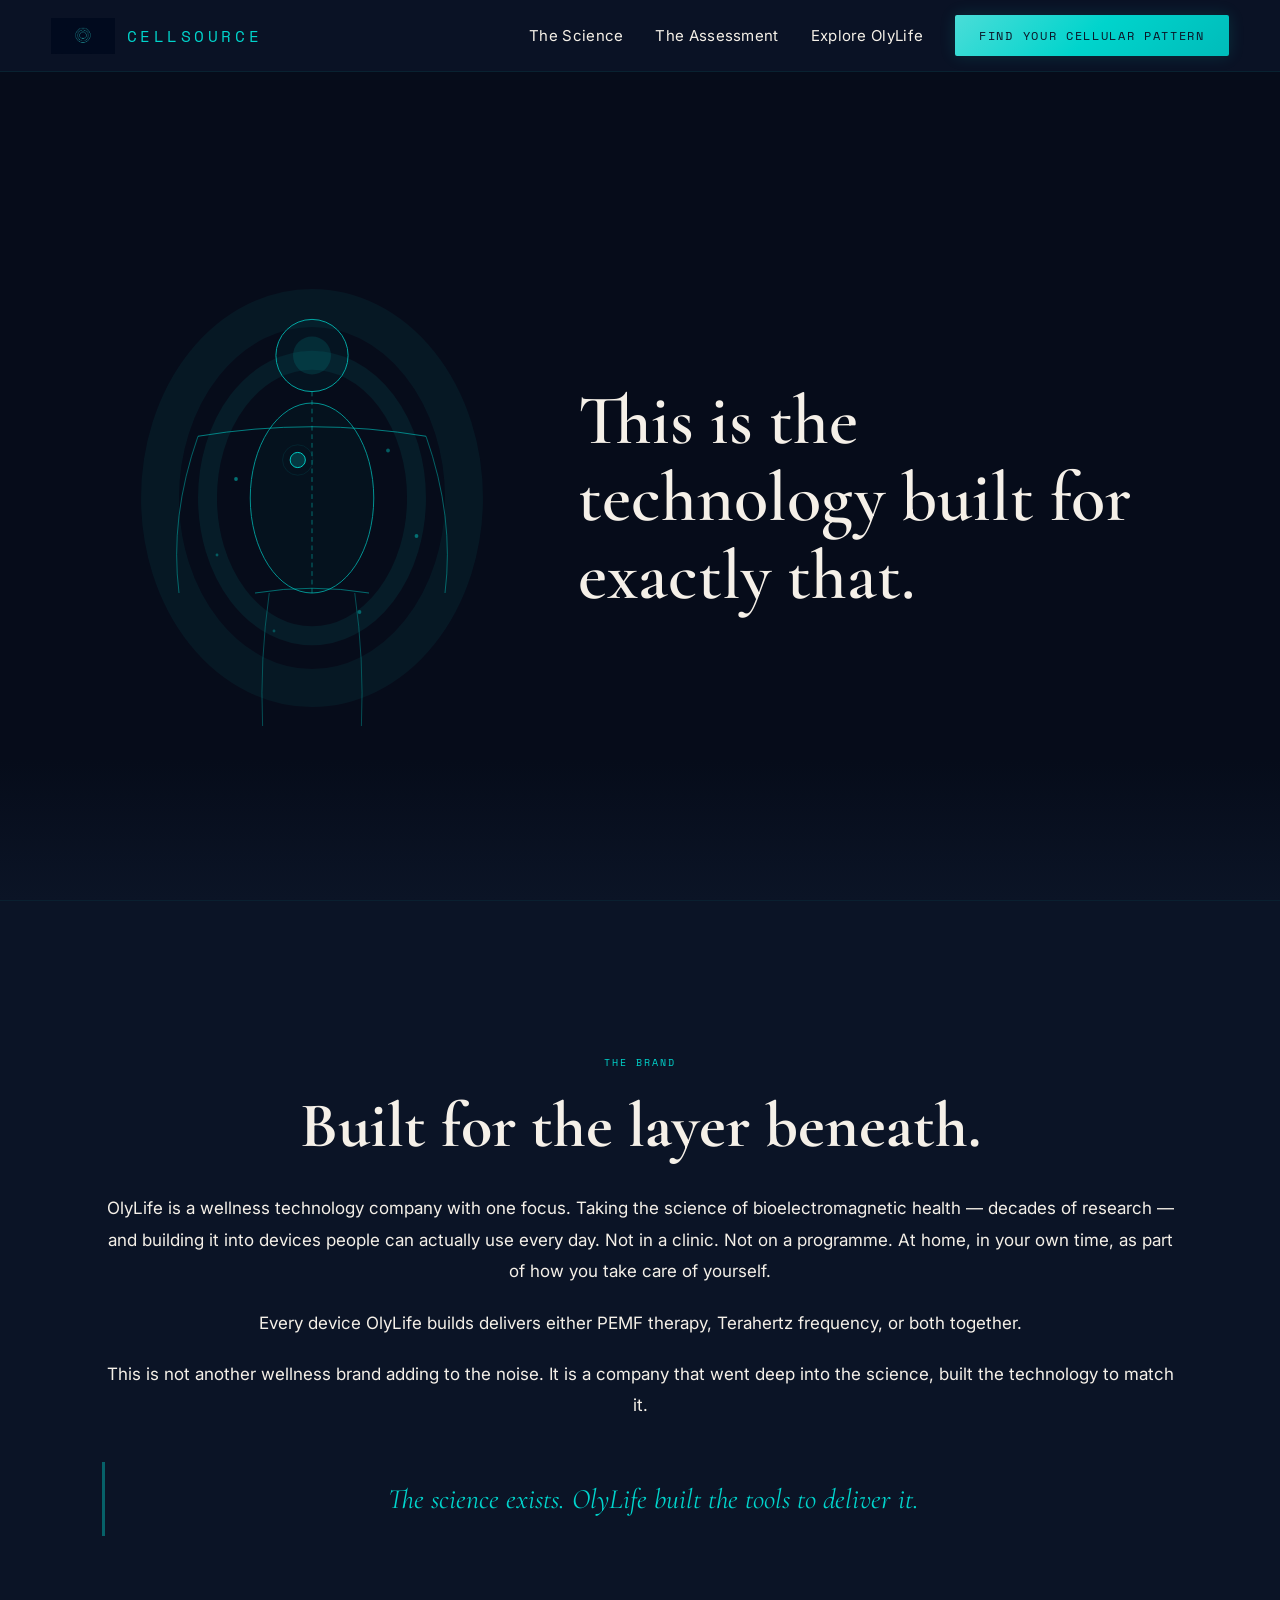
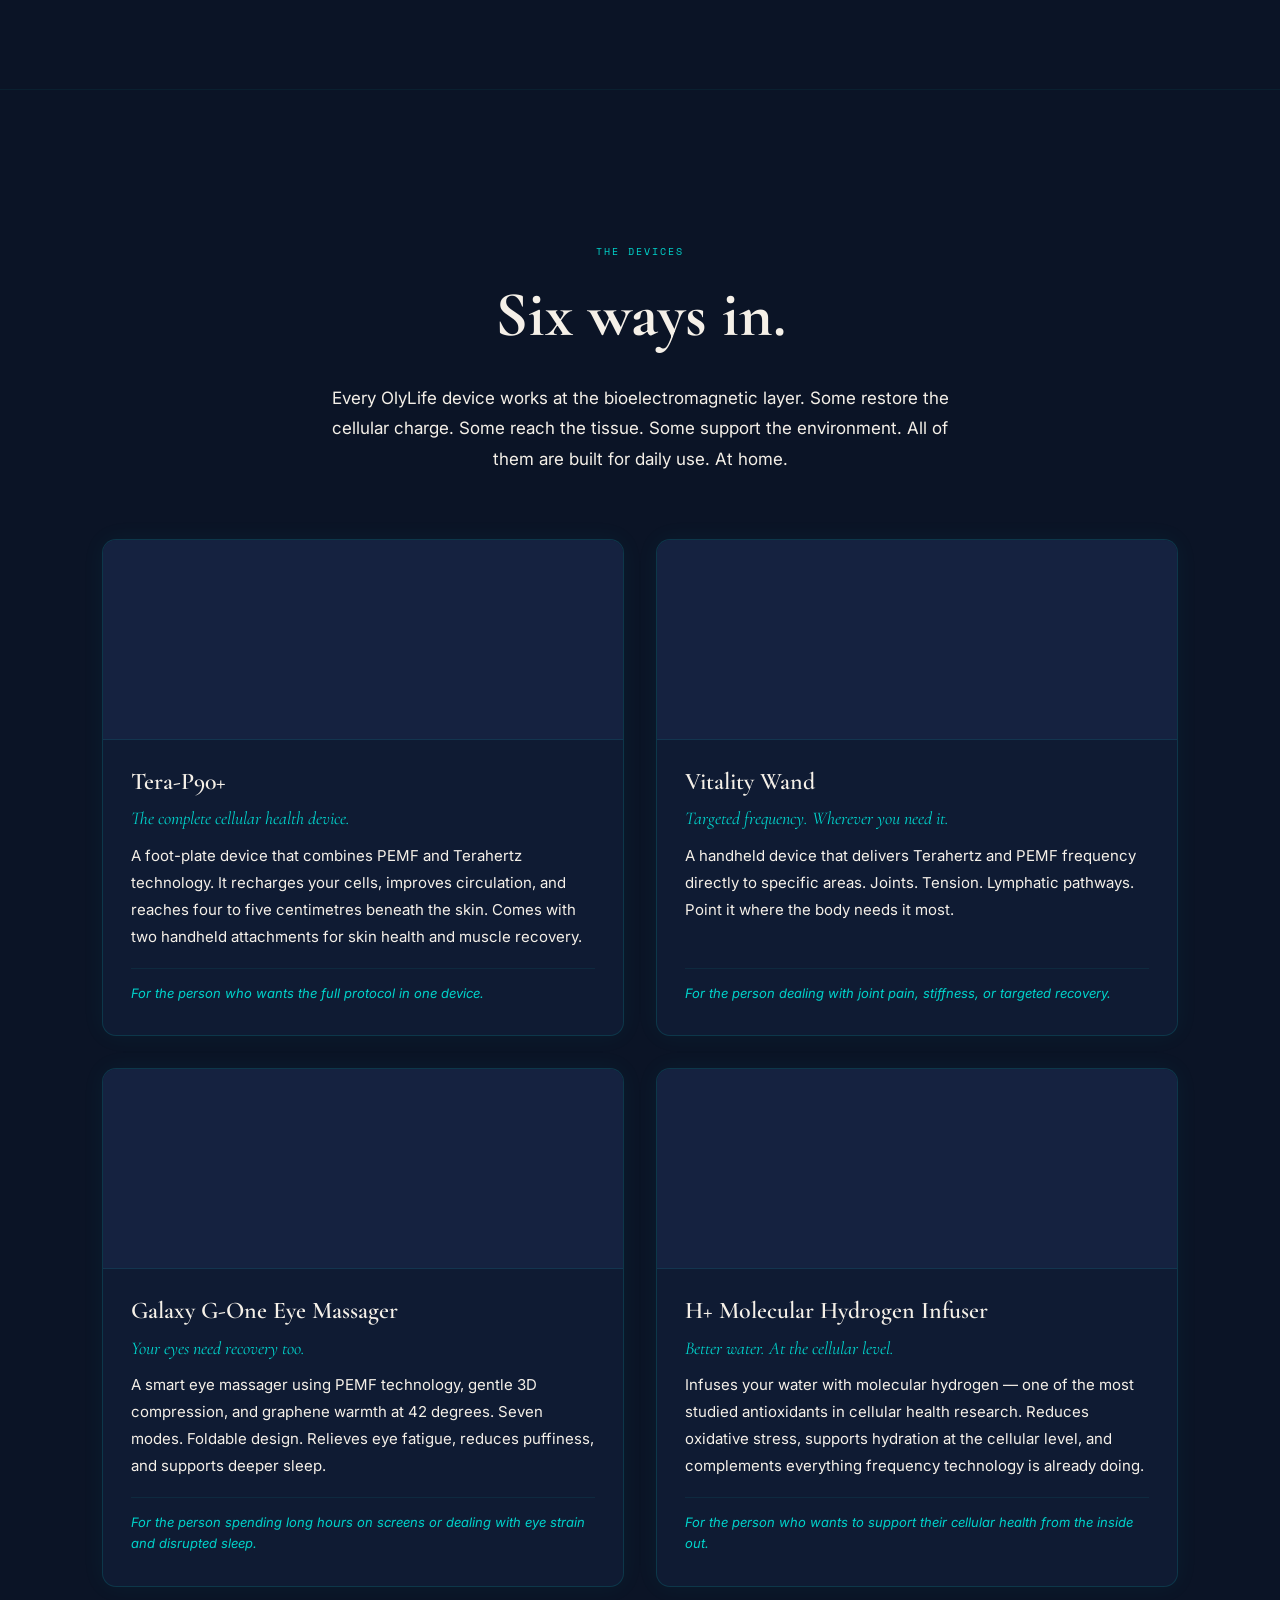
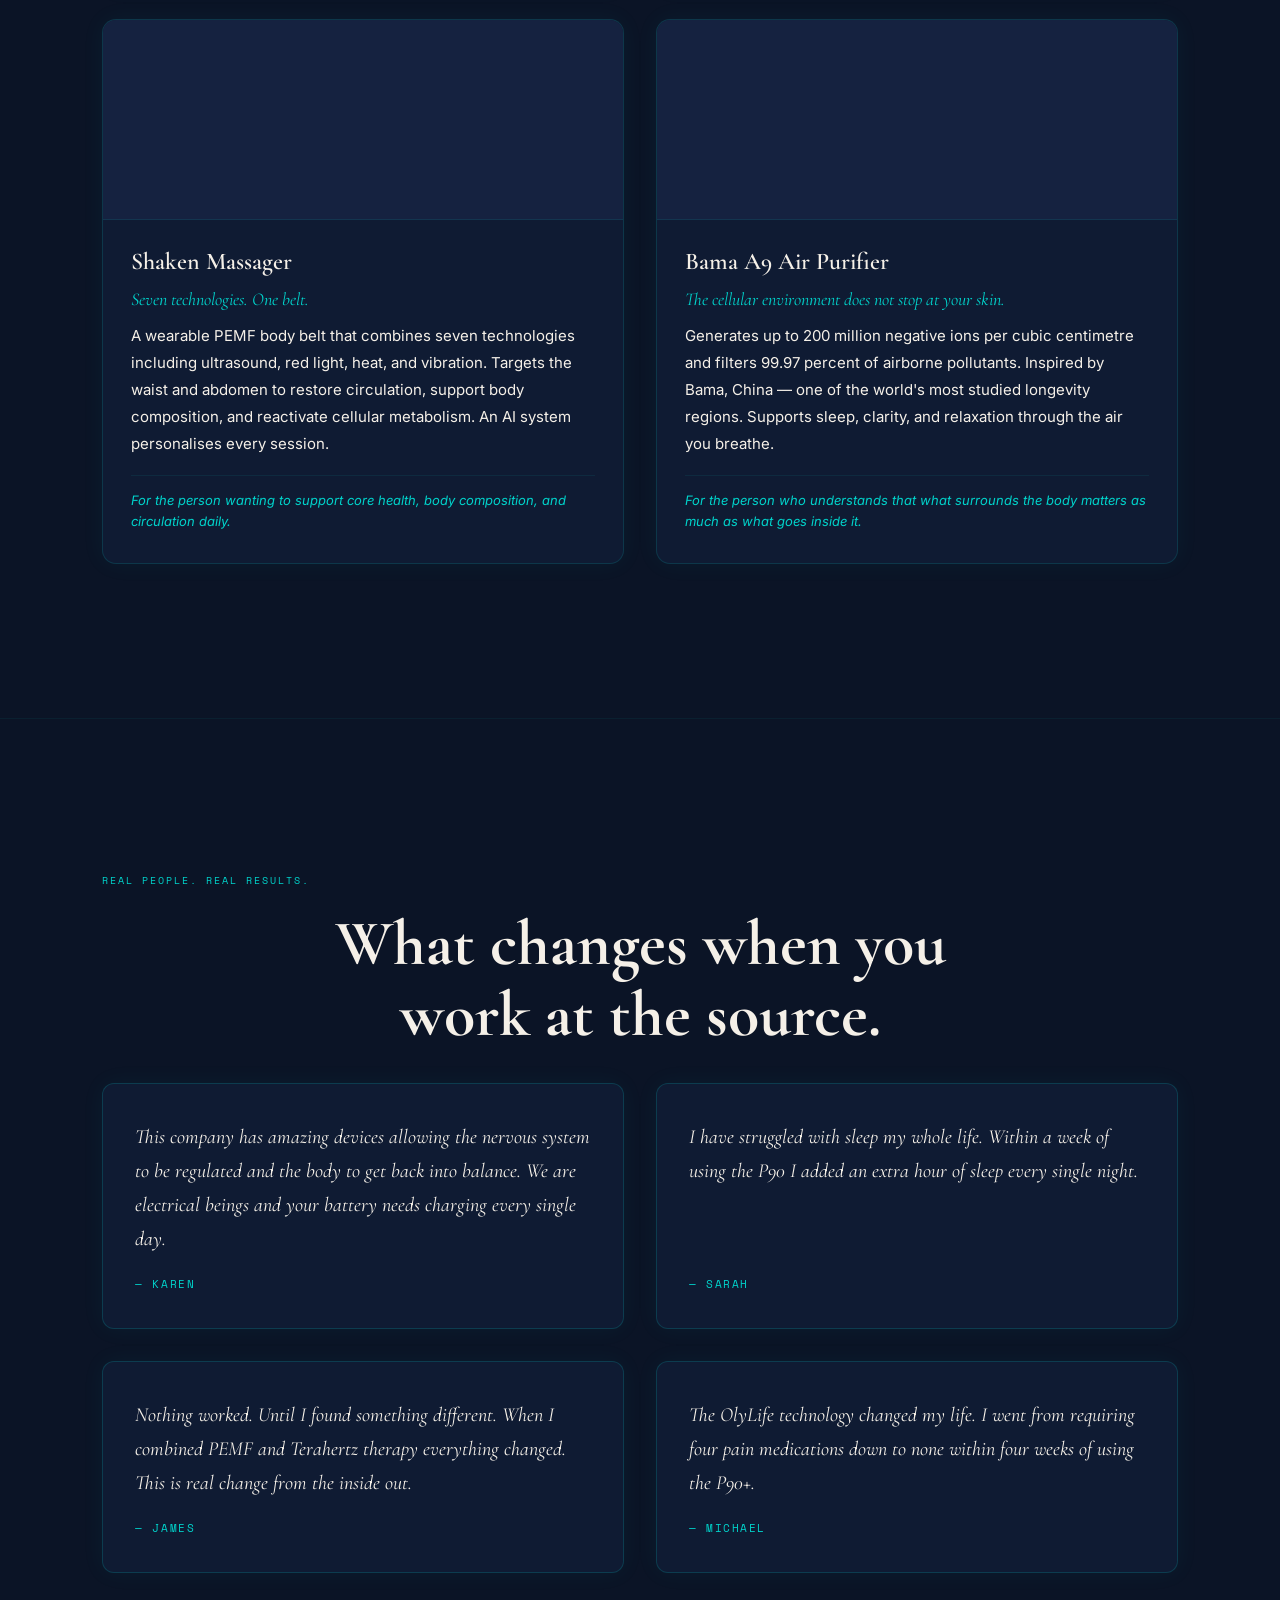
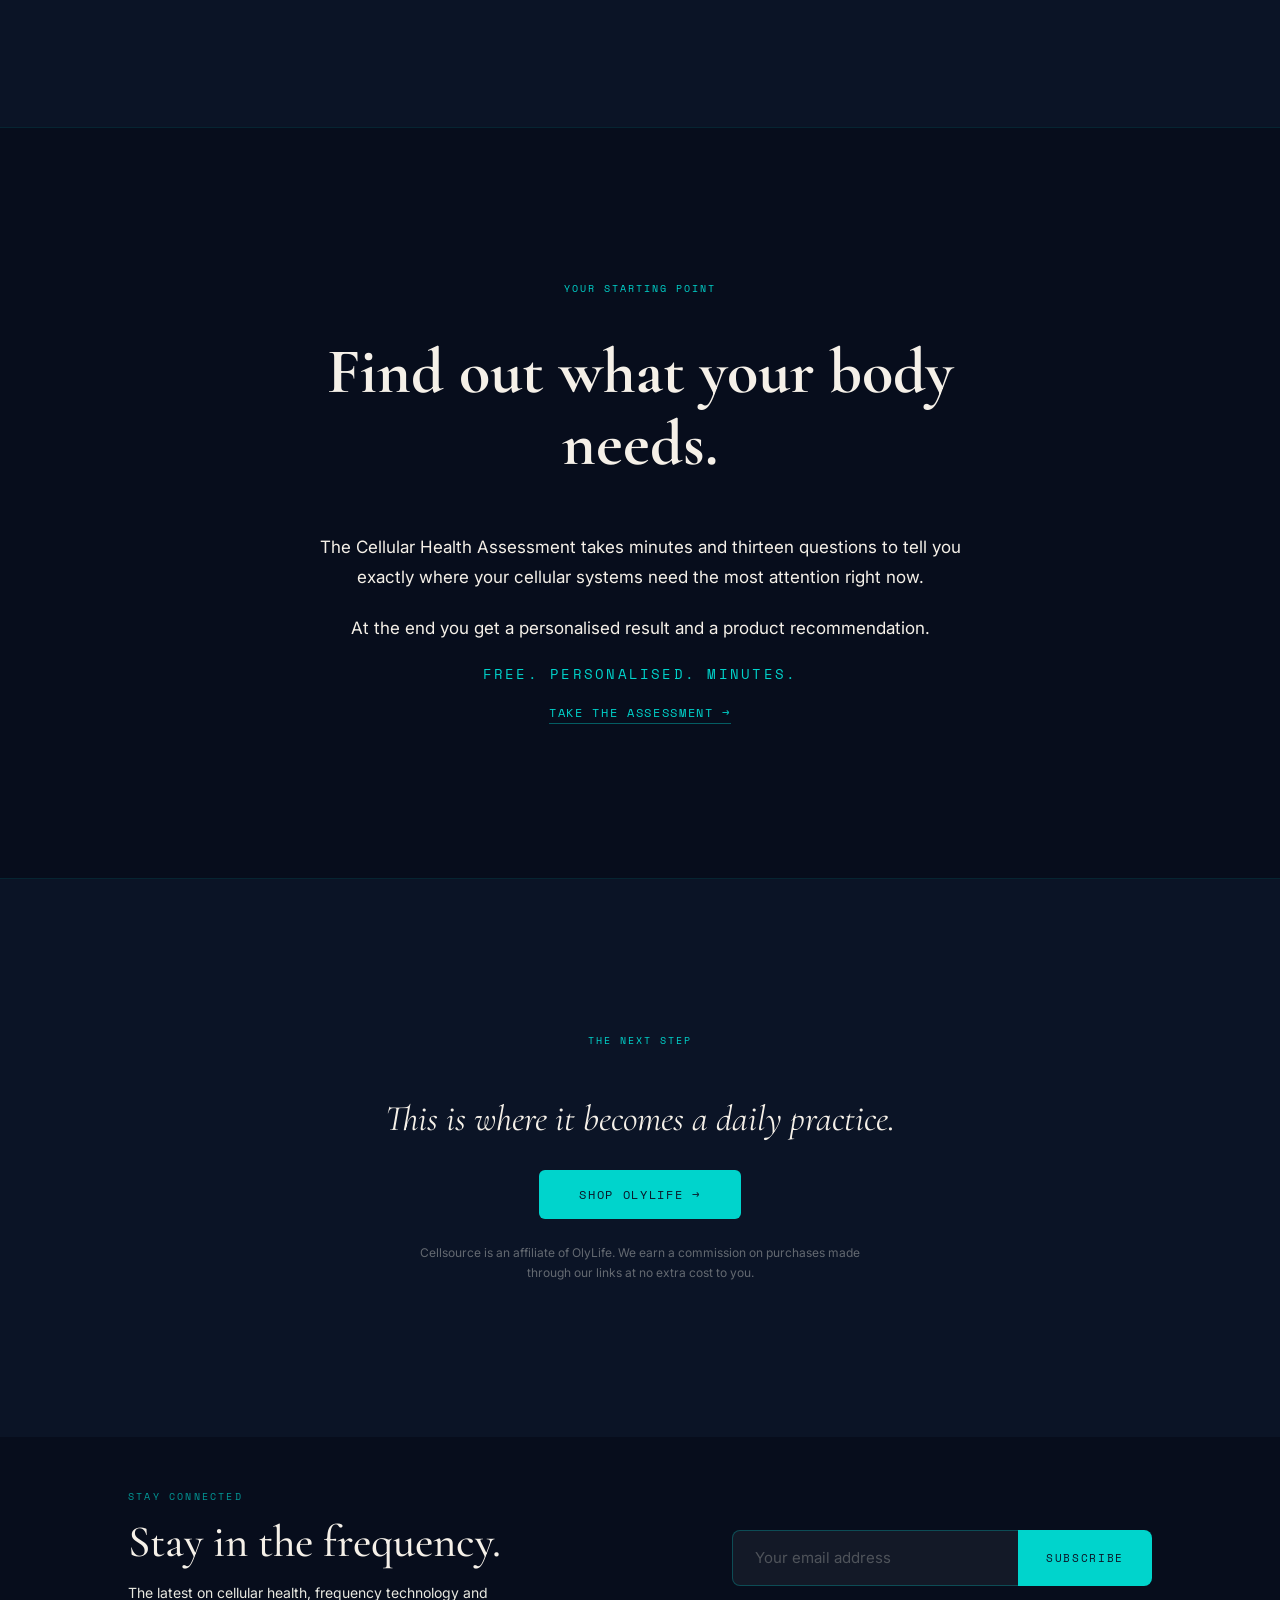
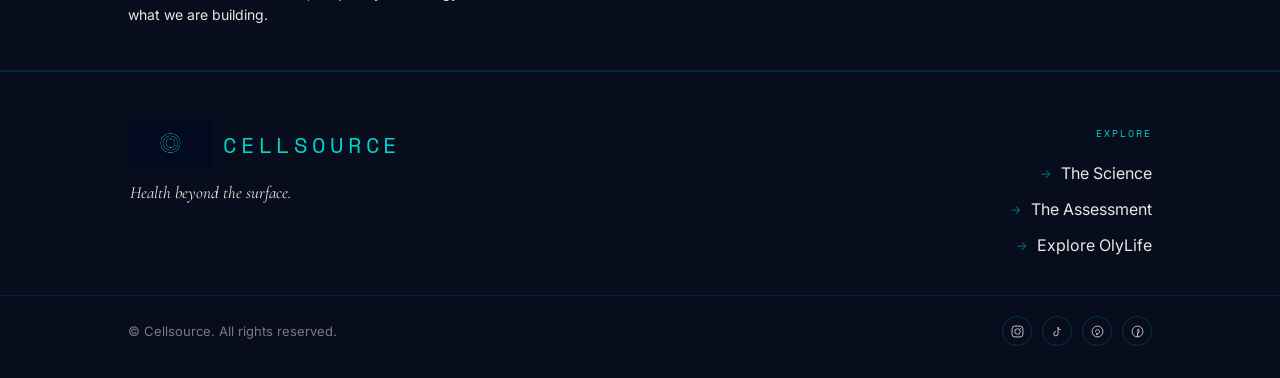
==== commit d963ab15: "OlyLife Phase 4A: Sections 1 2 3 fixes" ====
--- a/olylife/olylife.html
+++ b/olylife/olylife.html
@@ -138,7 +138,7 @@
 ═══════════════════════════════════════ -->
 <section class="ol-section ol-brand reveal" aria-label="Who OlyLife Is">
 
-  <div class="ol-section-inner">
+  <div class="ol-section-inner" style="text-align: center; max-width: 1100px; margin: 0 auto;">
     <div class="ol-section-copy">
       <p class="ol-section-label">The Brand</p>
       <h2 class="ol-section-headline">Built for the layer beneath.</h2>
@@ -159,7 +159,7 @@
   <div class="ol-products-inner">
     <p class="ol-section-label">The Devices</p>
     <h2 class="ol-section-headline ol-headline-centre">Six ways in.</h2>
-    <p class="ol-products-intro">Every OlyLife device works at the bioelectromagnetic layer. Some restore the cellular charge. Some reach the tissue. Some support the environment. All of them are built for daily use. At home. On your terms.</p>
+    <p class="ol-products-intro">Every OlyLife device works at the bioelectromagnetic layer. Some restore the cellular charge. Some reach the tissue. Some support the environment. All of them are built for daily use. At home.</p>
 
     <div class="ol-products-grid">
 
@@ -172,7 +172,7 @@
           <p class="ol-product-name">Tera-P90+</p>
           <p class="ol-product-tagline">The complete cellular health device.</p>
           <p class="ol-product-body">A foot-plate device that combines PEMF and Terahertz technology. It recharges your cells, improves circulation, and reaches four to five centimetres beneath the skin. Comes with two handheld attachments for skin health and muscle recovery.</p>
-          <p class="ol-product-for">For the person who wants the full protocol in one device.</p>
+          <p class="ol-product-for"><span style="color: #00D4CC">For the person who wants the full protocol in one device.</span></p>
         </div>
       </div>
 
@@ -185,7 +185,7 @@
           <p class="ol-product-name">Vitality Wand</p>
           <p class="ol-product-tagline">Targeted frequency. Wherever you need it.</p>
           <p class="ol-product-body">A handheld device that delivers Terahertz and PEMF frequency directly to specific areas. Joints. Tension. Lymphatic pathways. Point it where the body needs it most.</p>
-          <p class="ol-product-for">For the person dealing with joint pain, stiffness, or targeted recovery.</p>
+          <p class="ol-product-for"><span style="color: #00D4CC">For the person dealing with joint pain, stiffness, or targeted recovery.</span></p>
         </div>
       </div>
 
@@ -198,7 +198,7 @@
           <p class="ol-product-name">Galaxy G-One Eye Massager</p>
           <p class="ol-product-tagline">Your eyes need recovery too.</p>
           <p class="ol-product-body">A smart eye massager using PEMF technology, gentle 3D compression, and graphene warmth at 42 degrees. Seven modes. Foldable design. Relieves eye fatigue, reduces puffiness, and supports deeper sleep.</p>
-          <p class="ol-product-for">For the person spending long hours on screens or dealing with eye strain and disrupted sleep.</p>
+          <p class="ol-product-for"><span style="color: #00D4CC">For the person spending long hours on screens or dealing with eye strain and disrupted sleep.</span></p>
         </div>
       </div>
 
@@ -211,7 +211,7 @@
           <p class="ol-product-name">H+ Molecular Hydrogen Infuser</p>
           <p class="ol-product-tagline">Better water. At the cellular level.</p>
           <p class="ol-product-body">Infuses your water with molecular hydrogen — one of the most studied antioxidants in cellular health research. Reduces oxidative stress, supports hydration at the cellular level, and complements everything frequency technology is already doing.</p>
-          <p class="ol-product-for">For the person who wants to support their cellular health from the inside out.</p>
+          <p class="ol-product-for"><span style="color: #00D4CC">For the person who wants to support their cellular health from the inside out.</span></p>
         </div>
       </div>
 
@@ -224,7 +224,7 @@
           <p class="ol-product-name">Shaken Massager</p>
           <p class="ol-product-tagline">Seven technologies. One belt.</p>
           <p class="ol-product-body">A wearable PEMF body belt that combines seven technologies including ultrasound, red light, heat, and vibration. Targets the waist and abdomen to restore circulation, support body composition, and reactivate cellular metabolism. An AI system personalises every session.</p>
-          <p class="ol-product-for">For the person wanting to support core health, body composition, and circulation daily.</p>
+          <p class="ol-product-for"><span style="color: #00D4CC">For the person wanting to support core health, body composition, and circulation daily.</span></p>
         </div>
       </div>
 
@@ -237,7 +237,7 @@
           <p class="ol-product-name">Bama A9 Air Purifier</p>
           <p class="ol-product-tagline">The cellular environment does not stop at your skin.</p>
           <p class="ol-product-body">Generates up to 200 million negative ions per cubic centimetre and filters 99.97 percent of airborne pollutants. Inspired by Bama, China — one of the world's most studied longevity regions. Supports sleep, clarity, and relaxation through the air you breathe.</p>
-          <p class="ol-product-for">For the person who understands that what surrounds the body matters as much as what goes inside it.</p>
+          <p class="ol-product-for"><span style="color: #00D4CC">For the person who understands that what surrounds the body matters as much as what goes inside it.</span></p>
         </div>
       </div>
 
@@ -254,8 +254,6 @@
   <div class="ol-experiences-inner">
     <p class="ol-section-label">Real People. Real Results.</p>
     <h2 class="ol-section-headline ol-headline-centre">What changes when you work at the source.</h2>
-    <p class="ol-experiences-intro">These are not curated success stories. They are real people who found something that worked at a level nothing else had reached before.</p>
-
     <div class="ol-testimonials-grid">
 
       <div class="ol-testimonial-card reveal">
--- a/olylife/olylife.css
+++ b/olylife/olylife.css
@@ -159,7 +159,7 @@
 
 .ol-section-headline {
   font-family: 'Cormorant Garamond', serif;
-  font-size: clamp(36px, 4.5vw, 56px);
+  font-size: clamp(40px, 5vw, 64px);
   font-weight: 700;
   color: var(--bone-white);
   line-height: 1.12;
@@ -180,7 +180,8 @@
   color: var(--bone-white);
   line-height: 1.85;
   margin-bottom: 20px;
-  max-width: 680px;
+  max-width: 1100px;
+  text-align: center;
 }
 
 .ol-callout {
@@ -192,6 +193,7 @@
   padding: 16px 0 16px 24px;
   margin: 40px 0 0;
   line-height: 1.5;
+  text-align: center;
 }
 
 /* ─────────────────────────────────────────
@@ -281,7 +283,7 @@
 .ol-product-for {
   font-family: 'Inter', sans-serif;
   font-size: 13px;
-  color: rgba(232, 232, 224, 0.5);
+  color: #00D4CC;
   line-height: 1.6;
   font-style: italic;
   margin-top: 8px;
@@ -295,6 +297,10 @@
 .ol-experiences-inner {
   max-width: var(--ol-content-max);
   margin: 0 auto;
+}
+
+.ol-experiences-inner .ol-section-headline {
+  font-size: clamp(40px, 5vw, 64px);
 }
 
 .ol-experiences-intro {
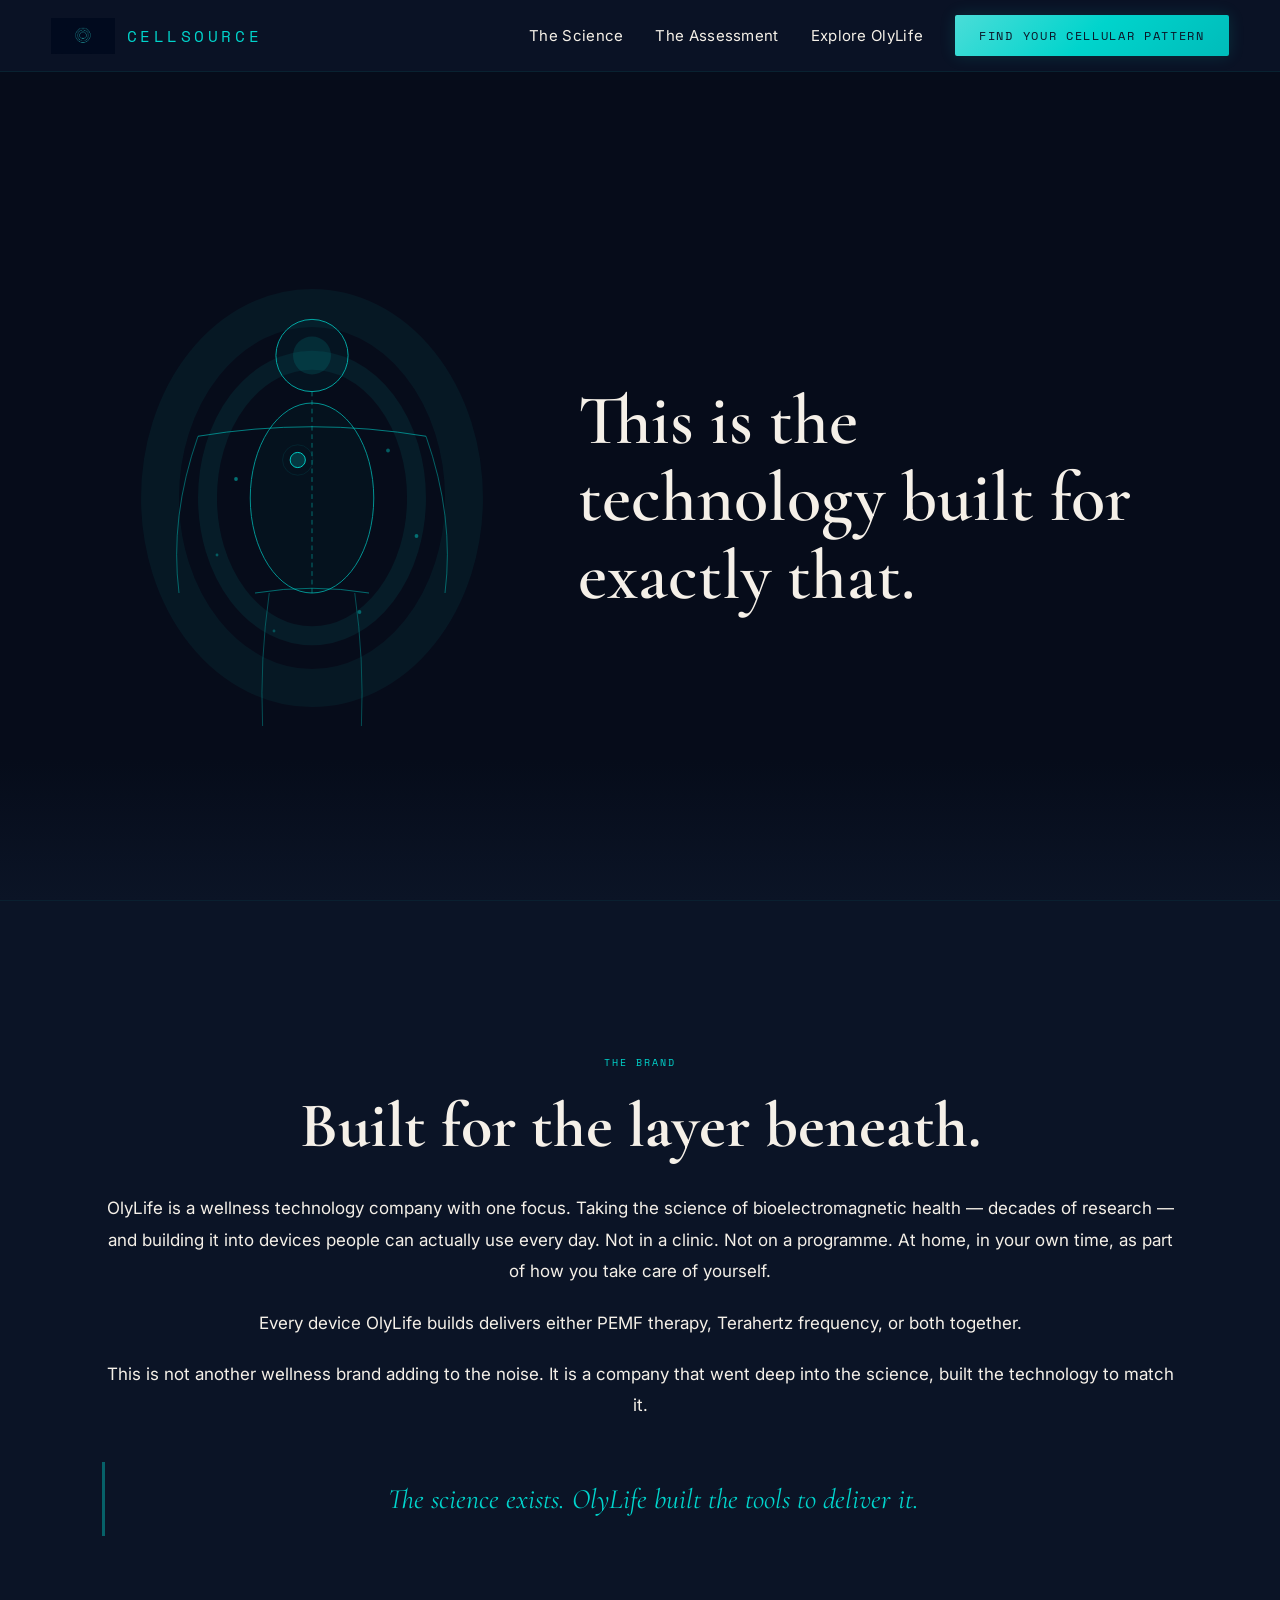
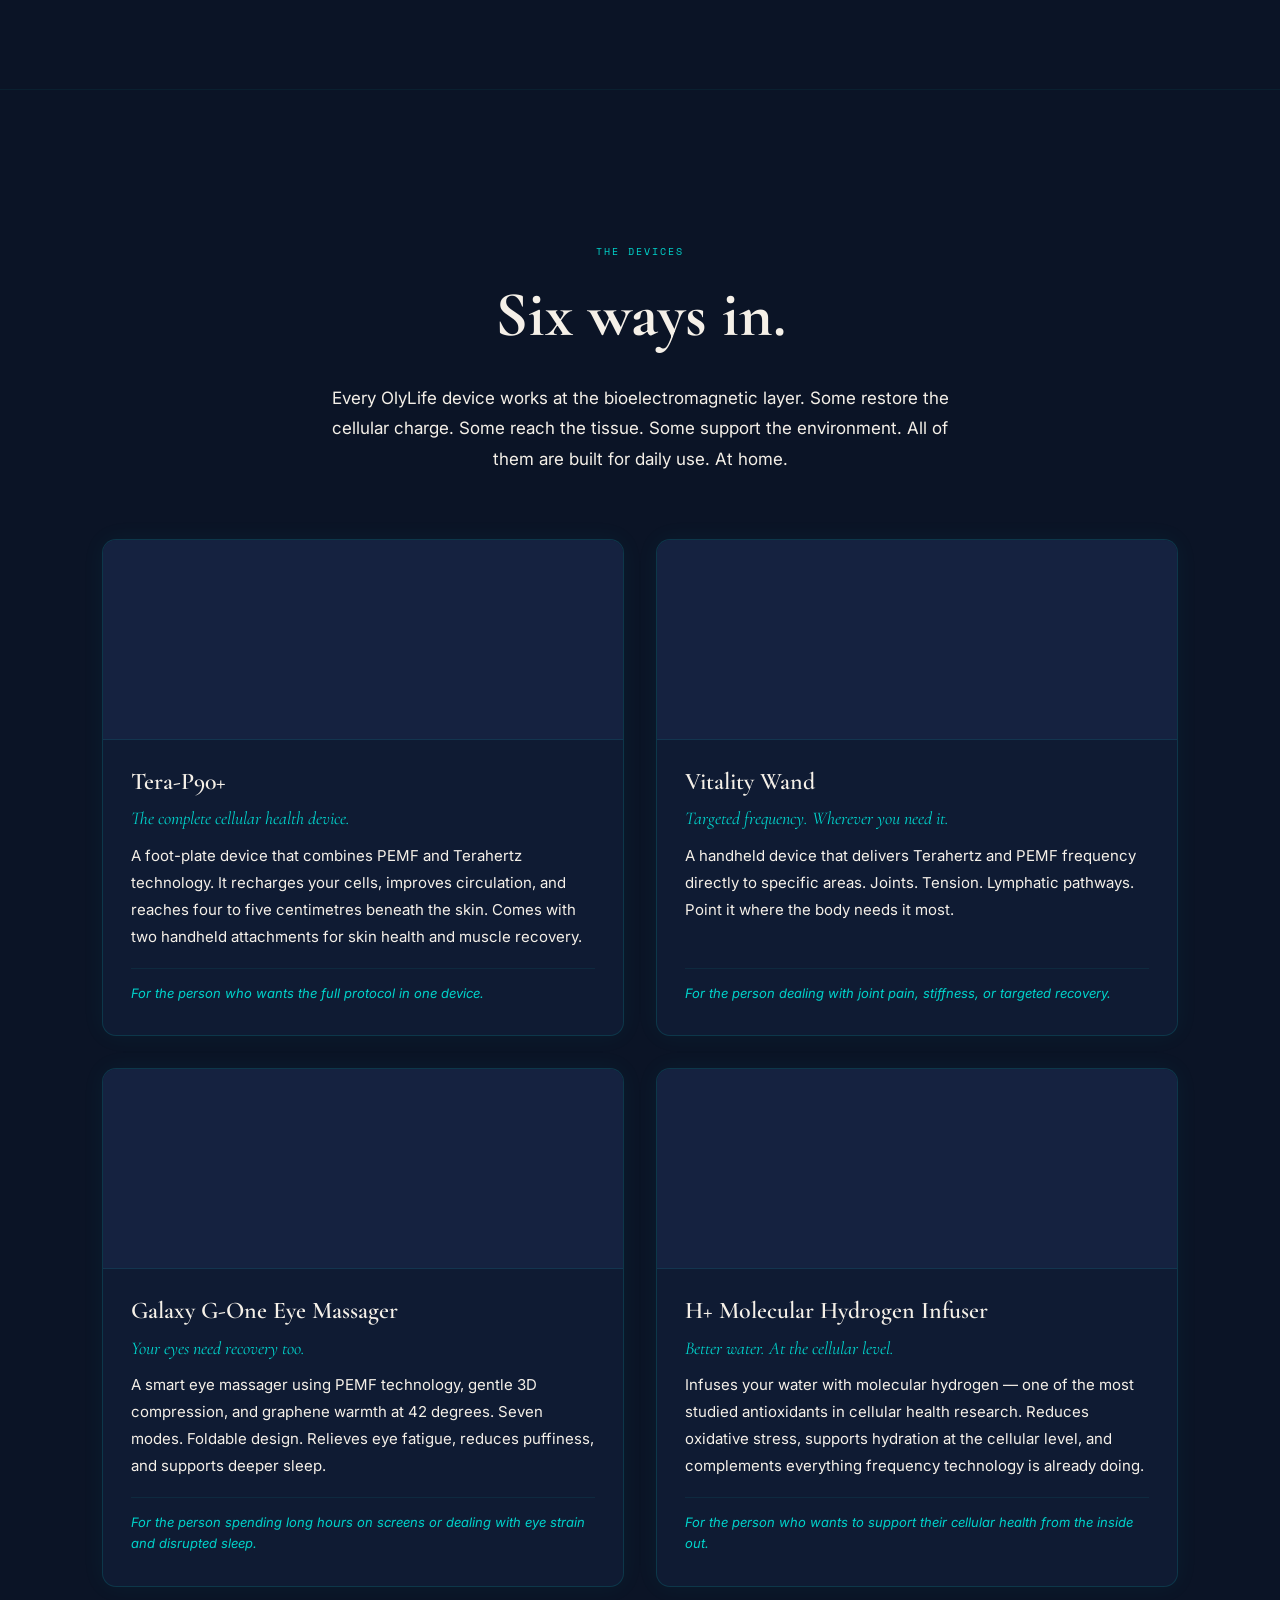
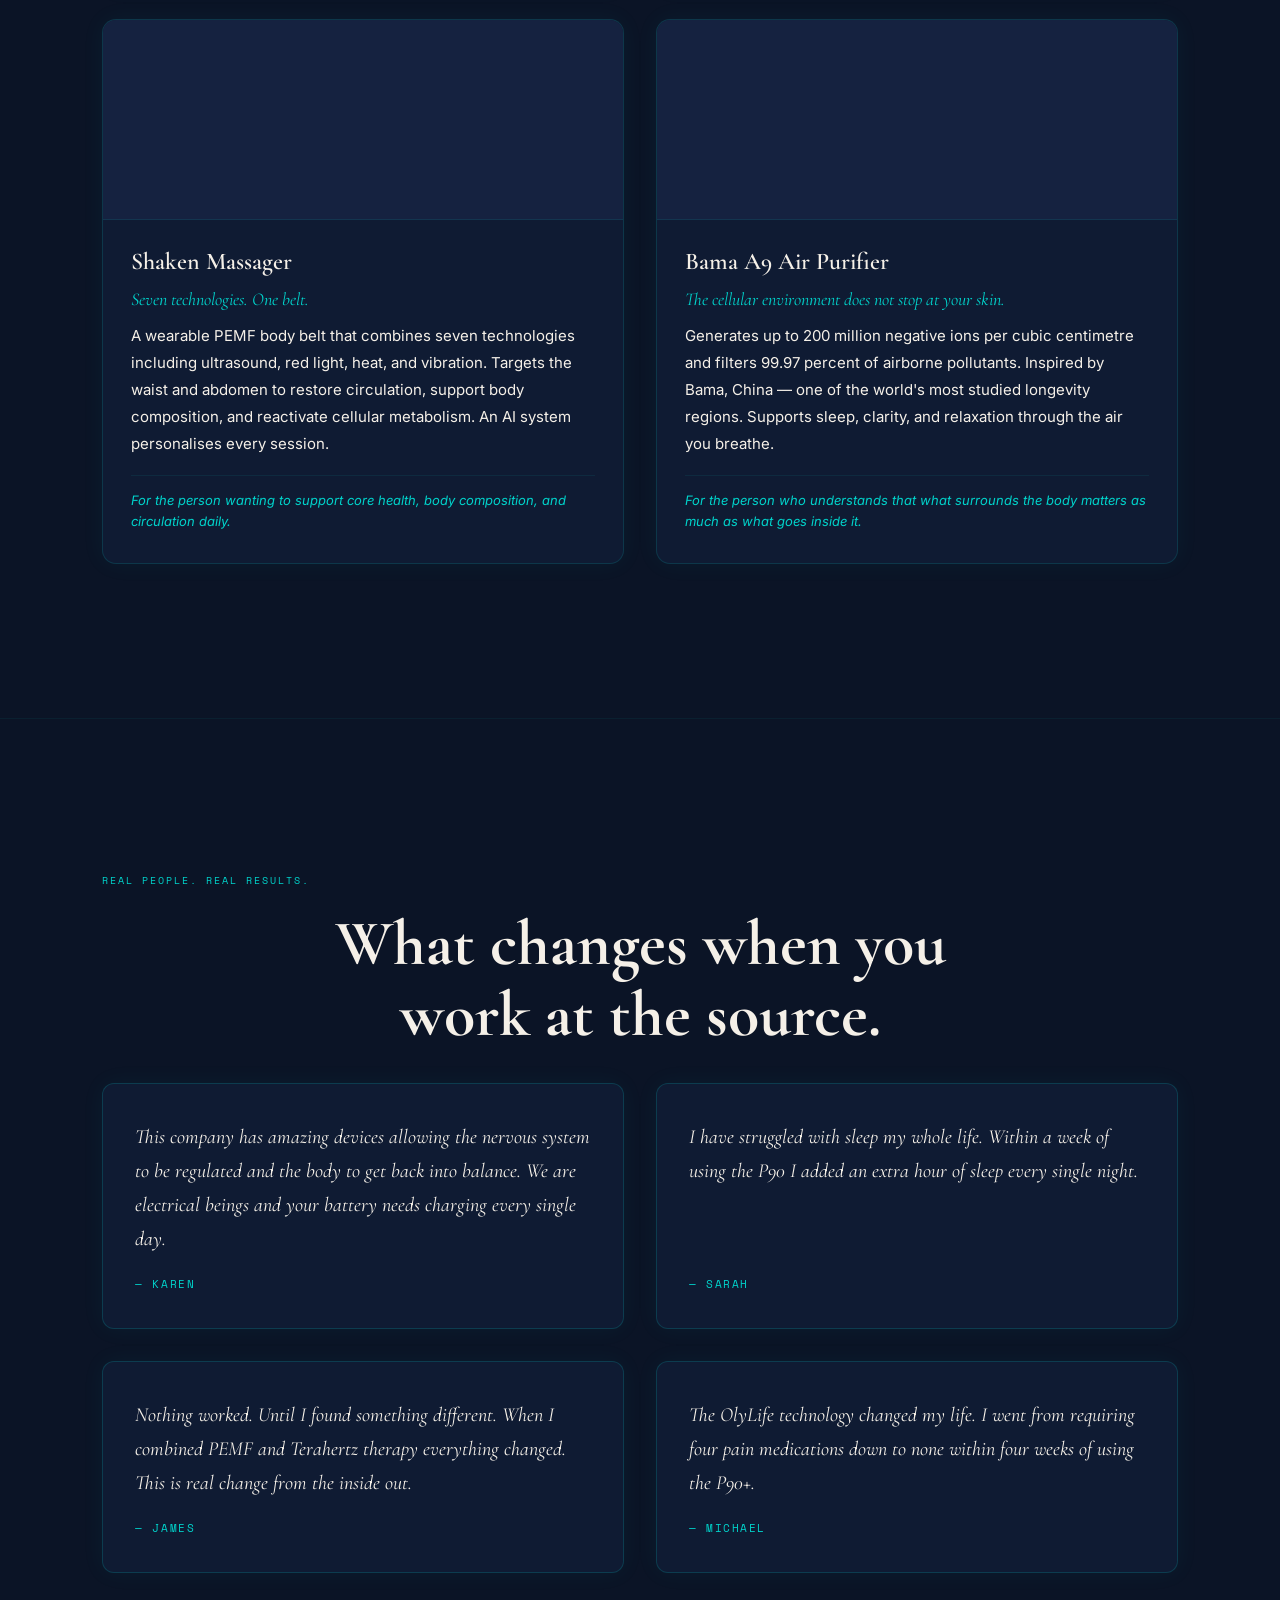
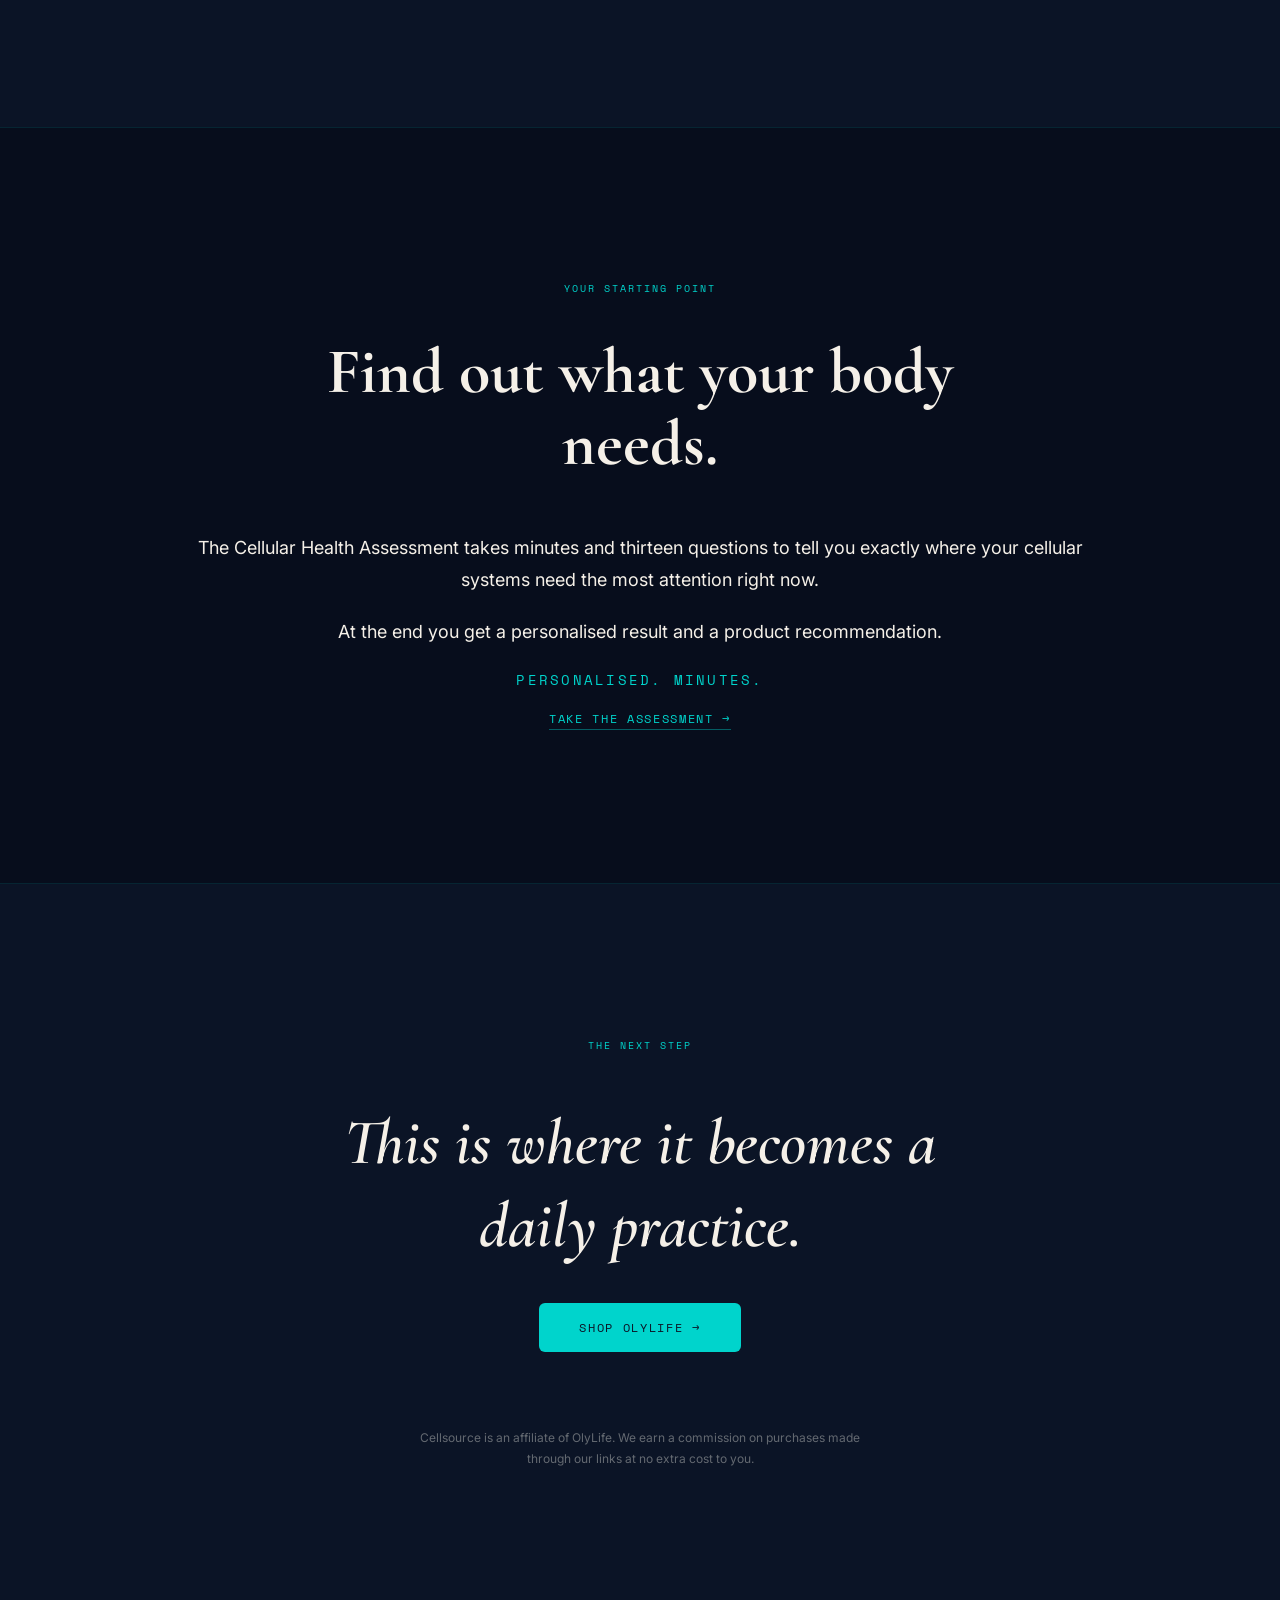
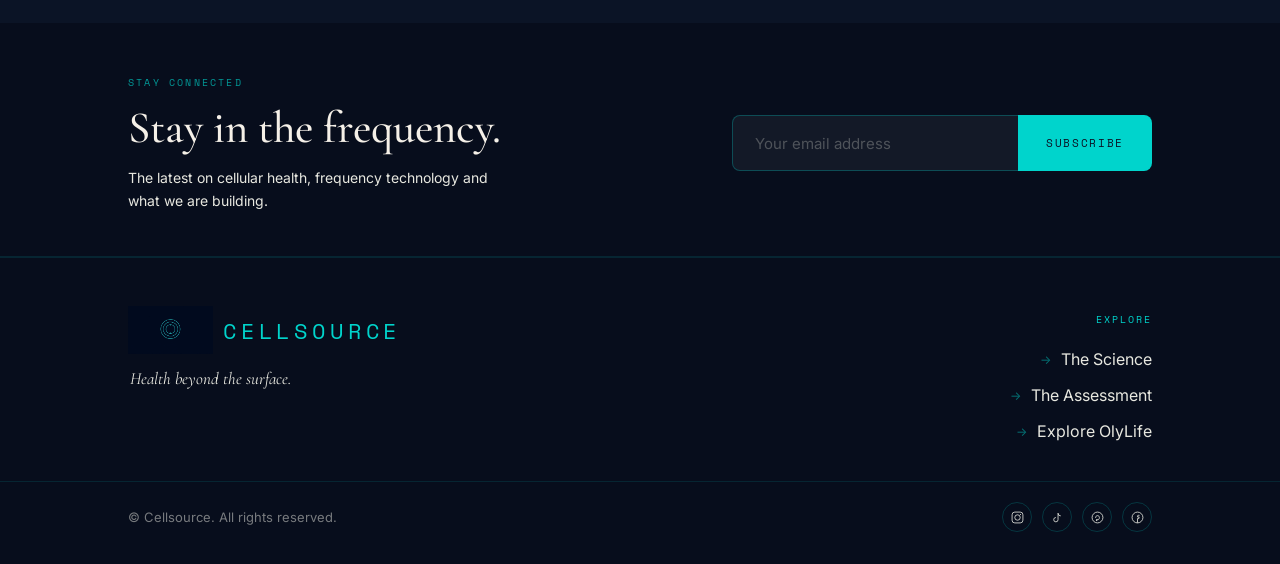
==== commit f2ea7bd4: "OlyLife Phase 4B: Sections 4 and 5 fixes" ====
--- a/olylife/olylife.html
+++ b/olylife/olylife.html
@@ -291,7 +291,7 @@
     <h2 class="ol-section-headline ol-headline-centre">Find out what your body needs.</h2>
     <p class="ol-bridge-body">The Cellular Health Assessment takes minutes and thirteen questions to tell you exactly where your cellular systems need the most attention right now.</p>
     <p class="ol-bridge-body">At the end you get a personalised result and a product recommendation.</p>
-    <p class="ol-bridge-callout">Free. Personalised. Minutes.</p>
+    <p class="ol-bridge-callout">Personalised. Minutes.</p>
     <a href="../assessment.html" class="ol-bridge-cta">Take the assessment →</a>
   </div>
 
--- a/olylife/olylife.css
+++ b/olylife/olylife.css
@@ -363,20 +363,29 @@
 }
 
 .ol-bridge-inner {
-  max-width: 680px;
+  max-width: 900px;
   margin: 0 auto;
   display: flex;
   flex-direction: column;
   align-items: center;
   gap: 20px;
+  text-align: center;
 }
 
 .ol-bridge-body {
   font-family: 'Inter', sans-serif;
-  font-size: 17px;
+  font-size: 18px;
   color: var(--bone-white);
   line-height: 1.8;
   text-align: center;
+  max-width: 900px;
+}
+
+.ol-assessment-bridge .ol-section-headline {
+  font-size: clamp(40px, 5vw, 64px);
+  max-width: 700px;
+  margin-left: auto;
+  margin-right: auto;
 }
 
 .ol-bridge-callout {
@@ -419,15 +428,17 @@
   display: flex;
   flex-direction: column;
   align-items: center;
-  gap: 24px;
+  gap: 28px;
 }
 
 .ol-closing-body {
   font-family: 'Cormorant Garamond', serif;
   font-style: italic;
-  font-size: clamp(24px, 3vw, 36px);
-  color: var(--bone-white);
-  line-height: 1.5;
+  font-size: clamp(36px, 5vw, 64px);
+  font-weight: 600;
+  color: var(--bone-white);
+  line-height: 1.3;
+  margin-bottom: 8px;
 }
 
 .ol-closing-cta {
@@ -456,6 +467,7 @@
   line-height: 1.7;
   text-align: center;
   max-width: 480px;
+  margin-top: 48px;
 }
 
 /* ─────────────────────────────────────────
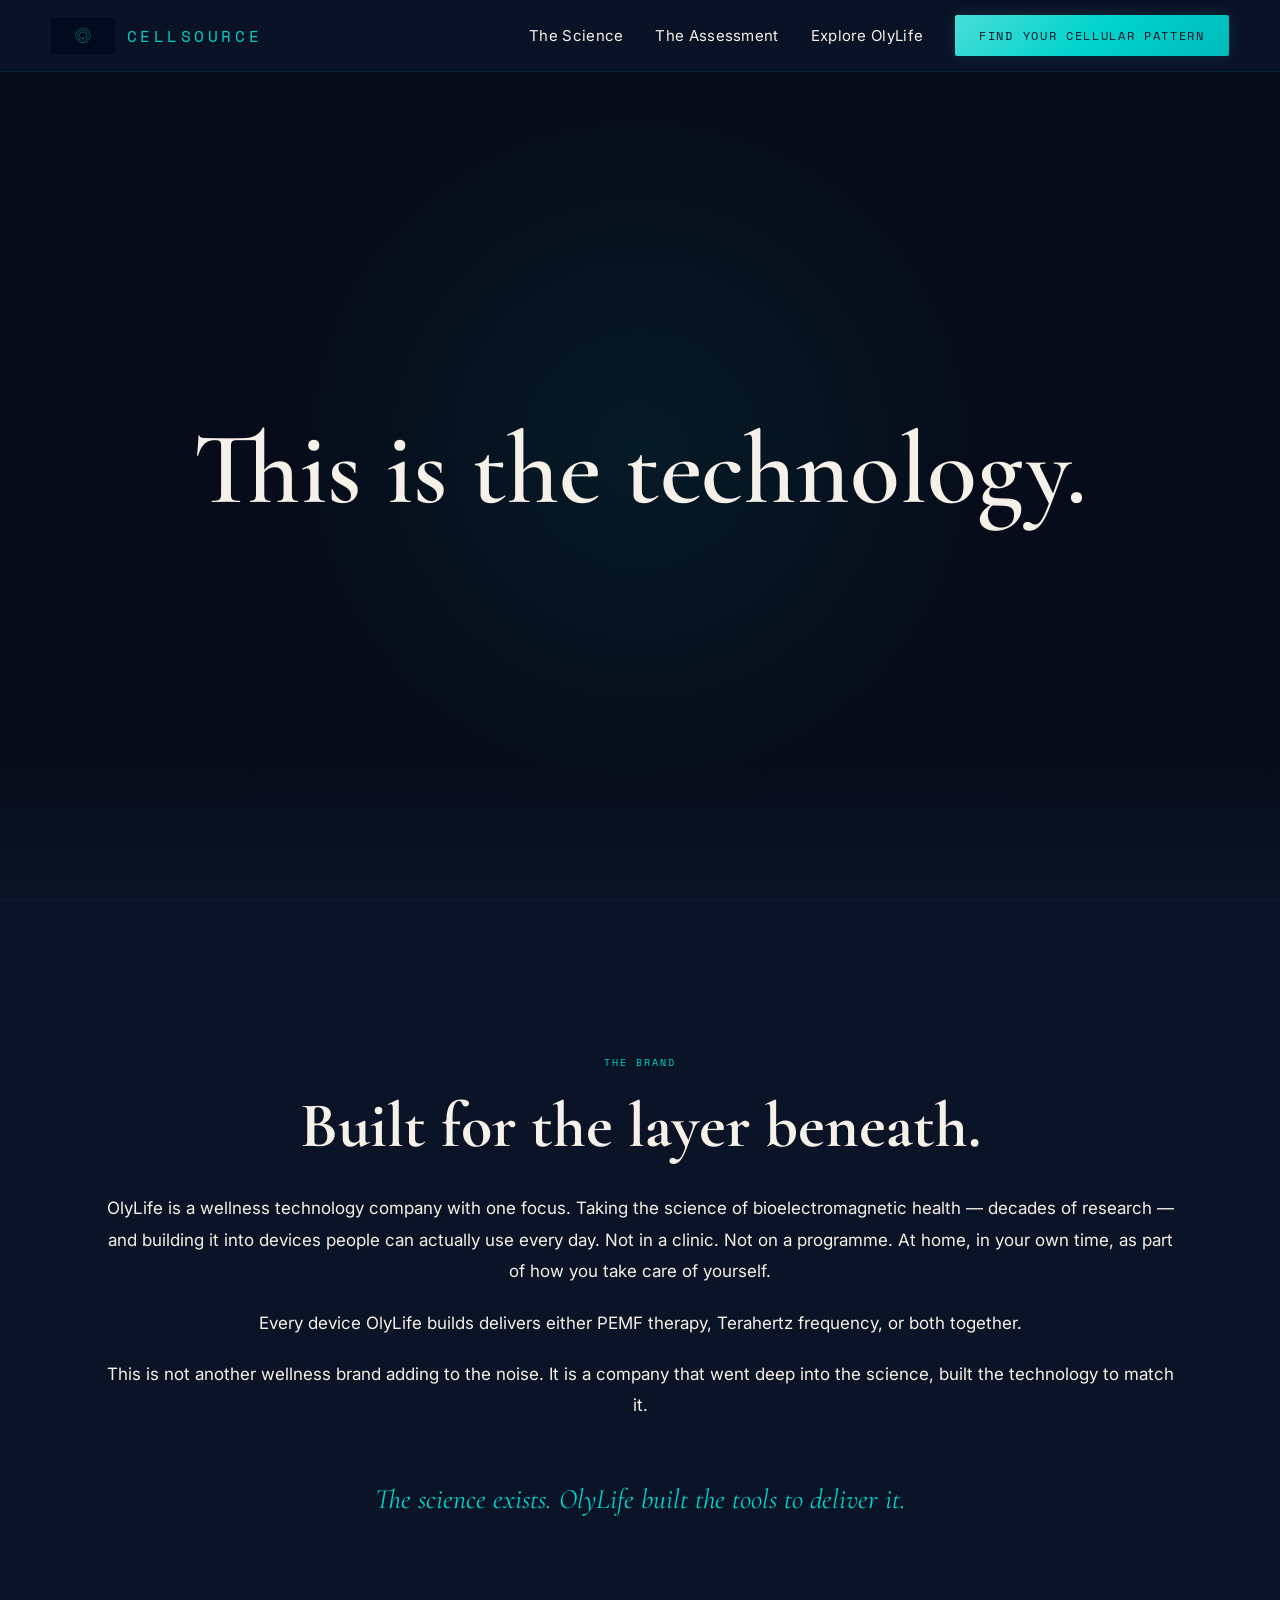
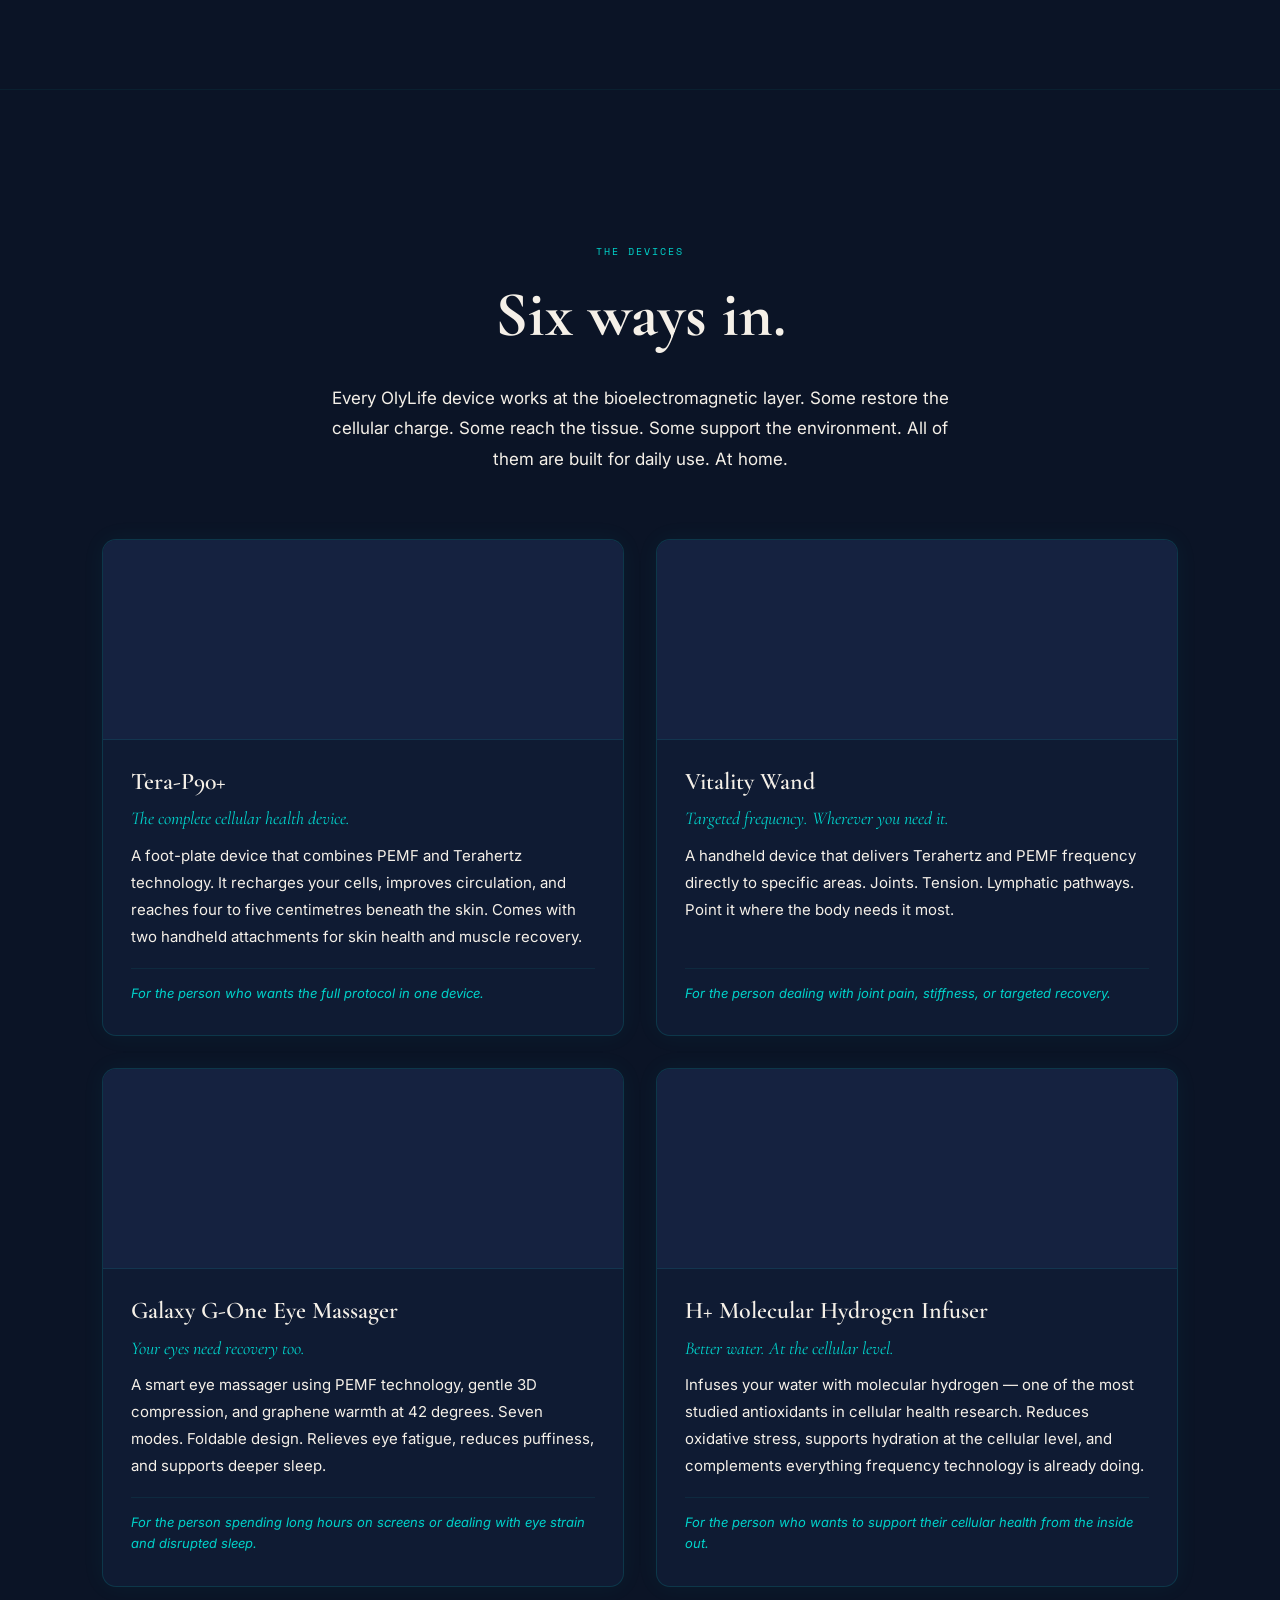
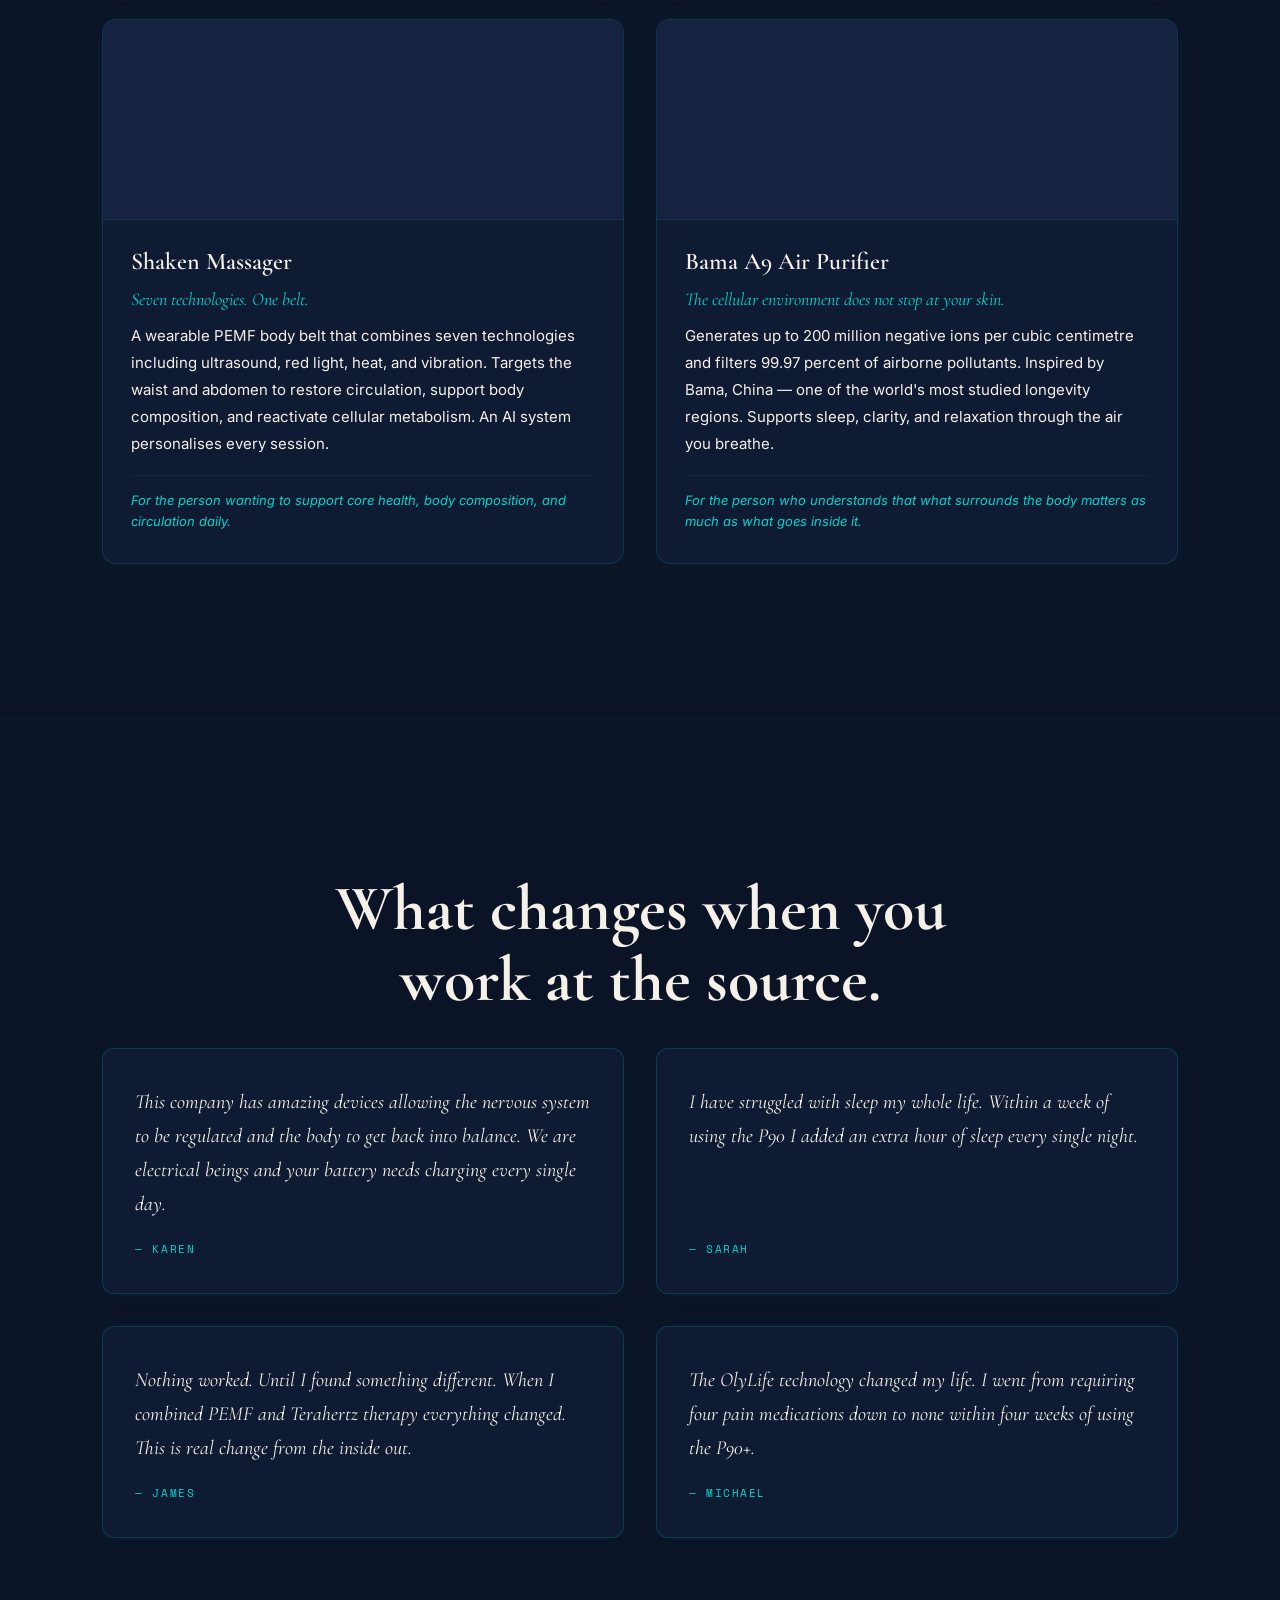
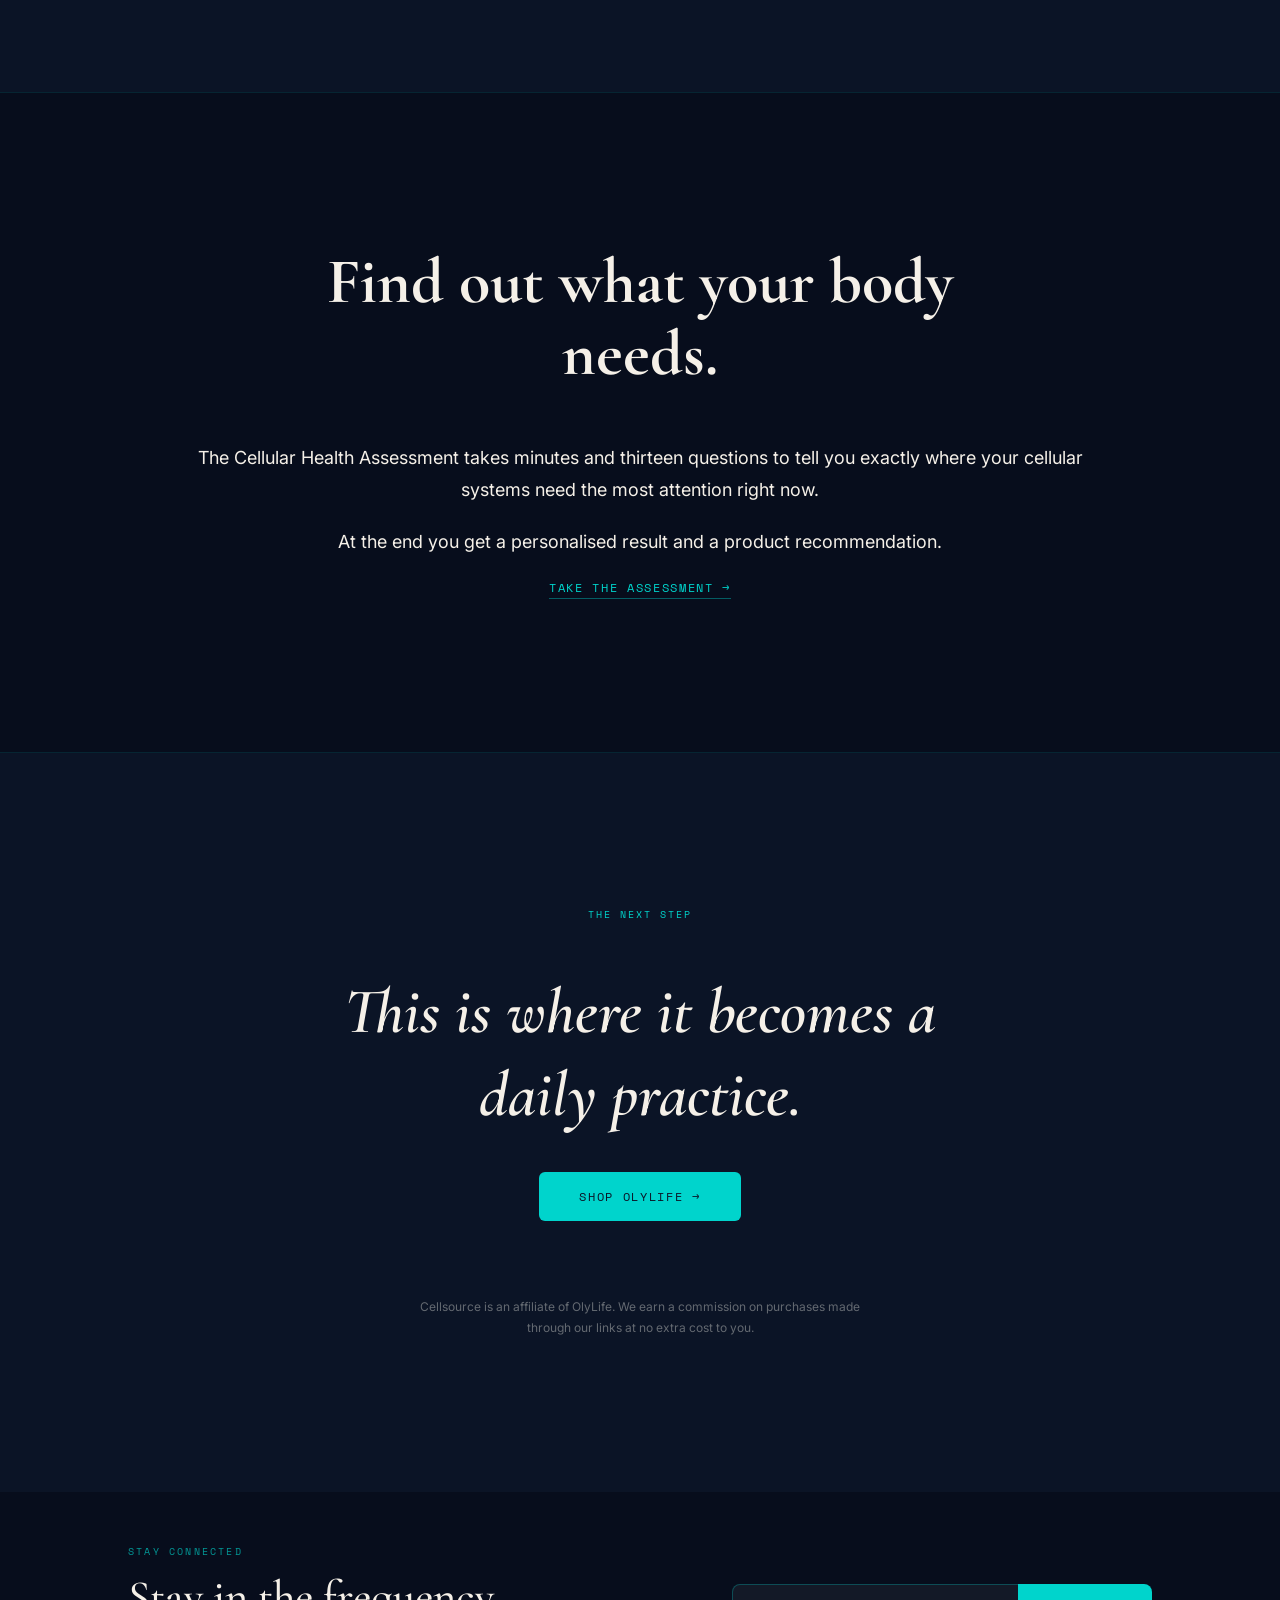
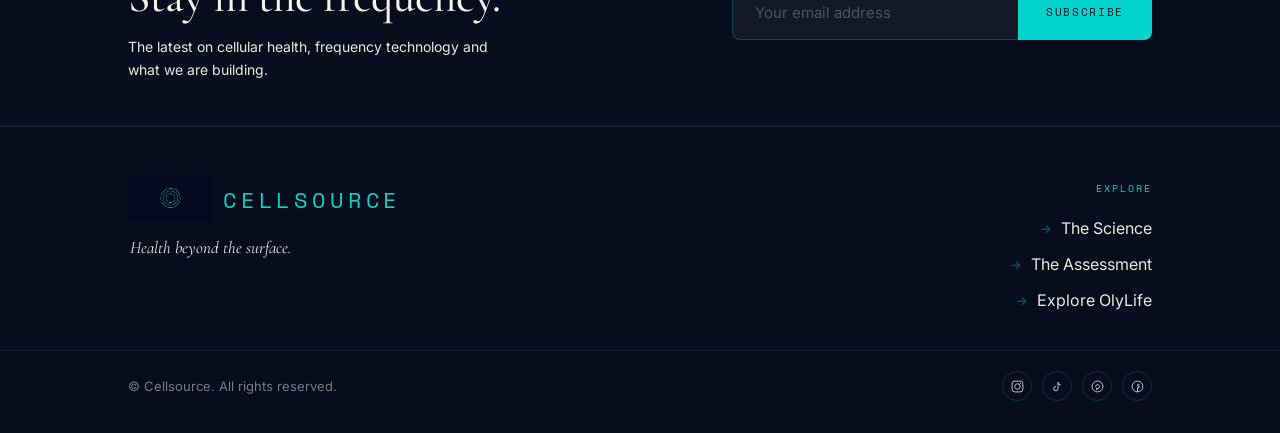
==== commit f23f7529: "OlyLife: hero rebuilt clean, section labels removed, callout cleaned Co-Authored-By: Claude Sonnet 4" ====
--- a/olylife/olylife.html
+++ b/olylife/olylife.html
@@ -61,74 +61,8 @@
 ═══════════════════════════════════════ -->
 <section class="ol-hero" aria-label="The Living Opening">
 
-  <p class="ol-hero-ticker" aria-live="polite">
-    <span class="ol-ticker-line ol-tl-1">Right now your mitochondria are producing energy in every cell in your body.</span>
-    <span class="ol-ticker-line ol-tl-2">Right now your cells are sending signals faster than conscious thought.</span>
-    <span class="ol-ticker-line ol-tl-3">Right now your body is running on frequency.</span>
-  </p>
-
-  <div class="ol-hero-main">
-
-    <div class="ol-hero-visual" aria-hidden="true">
-      <svg width="100%" height="100%" viewBox="0 0 400 500" preserveAspectRatio="xMidYMid meet" style="display:block">
-
-        <!-- Outer atmosphere -->
-        <ellipse cx="200" cy="250" rx="160" ry="200" fill="none" stroke="rgba(0,212,204,0.06)" stroke-width="40" class="ol-pulse-slow"/>
-
-        <!-- Mid field -->
-        <ellipse cx="200" cy="250" rx="110" ry="145" fill="none" stroke="rgba(0,212,204,0.08)" stroke-width="20" class="ol-pulse-med"/>
-
-        <!-- Body core -->
-        <ellipse cx="200" cy="250" rx="65" ry="100" fill="rgba(0,212,204,0.04)" stroke="#00D4CC" stroke-width="1" opacity="0.7" class="ol-pulse-med"/>
-
-        <!-- Head sphere -->
-        <circle cx="200" cy="100" r="38" fill="rgba(0,212,204,0.05)" stroke="#00D4CC" stroke-width="1" opacity="0.8" class="ol-pulse-fast"/>
-
-        <!-- Head inner glow -->
-        <circle cx="200" cy="100" r="20" fill="rgba(0,212,204,0.12)" stroke="none" class="ol-pulse-fast"/>
-
-        <!-- Spine -->
-        <line x1="200" y1="138" x2="200" y2="350" stroke="rgba(0,212,204,0.5)" stroke-width="1" stroke-dasharray="5 4" class="ol-pulse-med"/>
-
-        <!-- Heart node outer -->
-        <circle cx="185" cy="210" r="16" fill="none" stroke="rgba(0,212,204,0.12)" stroke-width="0.8" class="ol-pulse-fast"/>
-
-        <!-- Heart node inner -->
-        <circle cx="185" cy="210" r="8" fill="rgba(0,212,204,0.2)" stroke="#00D4CC" stroke-width="1" class="ol-pulse-fast"/>
-
-        <!-- Shoulder arc -->
-        <path d="M 80 185 Q 200 165 320 185" fill="none" stroke="#00D4CC" stroke-width="1" opacity="0.6" class="ol-pulse-fast"/>
-
-        <!-- Left arm energy line -->
-        <path d="M 80 185 Q 50 270 60 350" fill="none" stroke="rgba(0,212,204,0.45)" stroke-width="1" class="ol-pulse-slow"/>
-
-        <!-- Right arm energy line -->
-        <path d="M 320 185 Q 350 270 340 350" fill="none" stroke="rgba(0,212,204,0.45)" stroke-width="1" class="ol-pulse-slow"/>
-
-        <!-- Hip arc -->
-        <path d="M 140 350 Q 200 340 260 350" fill="none" stroke="#00D4CC" stroke-width="1" opacity="0.5" class="ol-pulse-med"/>
-
-        <!-- Left leg energy line -->
-        <path d="M 155 350 Q 145 420 148 490" fill="none" stroke="rgba(0,212,204,0.35)" stroke-width="1" class="ol-pulse-slow"/>
-
-        <!-- Right leg energy line -->
-        <path d="M 245 350 Q 255 420 252 490" fill="none" stroke="rgba(0,212,204,0.35)" stroke-width="1" class="ol-pulse-slow"/>
-
-        <!-- Energy particles -->
-        <circle cx="120" cy="230" r="2" fill="#00D4CC" opacity="0.5" class="ol-pulse-fast"/>
-        <circle cx="280" cy="200" r="2" fill="#00D4CC" opacity="0.4" class="ol-pulse-med"/>
-        <circle cx="100" cy="310" r="1.5" fill="#00D4CC" opacity="0.35" class="ol-pulse-slow"/>
-        <circle cx="310" cy="290" r="2" fill="#00D4CC" opacity="0.45" class="ol-pulse-fast"/>
-        <circle cx="160" cy="390" r="1.5" fill="#00D4CC" opacity="0.3" class="ol-pulse-slow"/>
-        <circle cx="250" cy="370" r="2" fill="#00D4CC" opacity="0.4" class="ol-pulse-med"/>
-
-      </svg>
-    </div>
-
-    <div class="ol-hero-copy">
-      <h1 class="ol-hero-headline">This is the technology built for exactly that.</h1>
-    </div>
-
+  <div class="ol-hero-content reveal">
+    <h1 class="ol-hero-headline">This is the technology.</h1>
   </div>
 
 </section>
@@ -145,7 +79,7 @@
       <p class="ol-section-body">OlyLife is a wellness technology company with one focus. Taking the science of bioelectromagnetic health — decades of research — and building it into devices people can actually use every day. Not in a clinic. Not on a programme. At home, in your own time, as part of how you take care of yourself.</p>
       <p class="ol-section-body">Every device OlyLife builds delivers either PEMF therapy, Terahertz frequency, or both together.</p>
       <p class="ol-section-body">This is not another wellness brand adding to the noise. It is a company that went deep into the science, built the technology to match it.</p>
-      <blockquote class="ol-callout">The science exists. OlyLife built the tools to deliver it.</blockquote>
+      <blockquote class="ol-callout" style="border-left: none; padding-left: 0;">The science exists. OlyLife built the tools to deliver it.</blockquote>
     </div>
   </div>
 
@@ -252,7 +186,6 @@
 <section class="ol-section ol-experiences reveal" aria-label="Real Experiences">
 
   <div class="ol-experiences-inner">
-    <p class="ol-section-label">Real People. Real Results.</p>
     <h2 class="ol-section-headline ol-headline-centre">What changes when you work at the source.</h2>
     <div class="ol-testimonials-grid">
 
@@ -287,11 +220,9 @@
 <section class="ol-section ol-assessment-bridge reveal" aria-label="Your Starting Point">
 
   <div class="ol-bridge-inner">
-    <p class="ol-section-label">Your Starting Point</p>
     <h2 class="ol-section-headline ol-headline-centre">Find out what your body needs.</h2>
     <p class="ol-bridge-body">The Cellular Health Assessment takes minutes and thirteen questions to tell you exactly where your cellular systems need the most attention right now.</p>
     <p class="ol-bridge-body">At the end you get a personalised result and a product recommendation.</p>
-    <p class="ol-bridge-callout">Personalised. Minutes.</p>
     <a href="../assessment.html" class="ol-bridge-cta">Take the assessment →</a>
   </div>
 
--- a/olylife/olylife.css
+++ b/olylife/olylife.css
@@ -18,11 +18,25 @@
   min-height: 100vh;
   background: var(--ol-hero-bg);
   display: flex;
-  flex-direction: column;
-  align-items: stretch;
-  padding: 100px 0 0;
+  align-items: center;
+  justify-content: center;
+  text-align: center;
+  padding: 120px clamp(40px, 8vw, 120px) 80px;
   position: relative;
   overflow: hidden;
+}
+
+.ol-hero::before {
+  content: '';
+  position: absolute;
+  top: 50%;
+  left: 50%;
+  transform: translate(-50%, -50%);
+  width: 700px;
+  height: 700px;
+  background: radial-gradient(ellipse at center, rgba(0, 212, 204, 0.07) 0%, transparent 70%);
+  pointer-events: none;
+  z-index: 0;
 }
 
 .ol-hero::after {
@@ -37,100 +51,18 @@
   z-index: 2;
 }
 
-.ol-hero-ticker {
-  display: block;
-  text-align: center;
+.ol-hero-content {
   position: relative;
-  height: 28px;
-  margin-bottom: 48px;
-  padding: 0 clamp(40px, 8vw, 120px);
-}
-
-.ol-ticker-line {
-  position: absolute;
-  left: 0;
-  right: 0;
-  text-align: center;
-  font-family: 'Space Mono', monospace;
-  font-size: 12px;
-  letter-spacing: 0.1em;
-  color: #00D4CC;
-  opacity: 0;
-  animation: ol-fade-cycle 9s ease-in-out infinite;
-  padding: 0 clamp(40px, 8vw, 120px);
-}
-
-.ol-tl-1 { animation-delay: 0s; }
-.ol-tl-2 { animation-delay: 3s; }
-.ol-tl-3 { animation-delay: 6s; }
-
-.ol-hero-main {
-  display: flex;
-  flex-direction: row;
-  align-items: center;
-  justify-content: center;
-  gap: clamp(40px, 6vw, 80px);
-  padding: 0 clamp(40px, 8vw, 120px) 80px;
-  flex: 1;
-}
-
-.ol-hero-visual {
-  flex: 0 0 380px;
-  width: 380px;
-  height: 480px;
-  position: relative;
-}
-
-.ol-hero-copy {
-  flex: 1;
-  min-width: 0;
-  max-width: 580px;
+  z-index: 1;
+  max-width: 900px;
 }
 
 .ol-hero-headline {
   font-family: 'Cormorant Garamond', serif;
-  font-size: clamp(44px, 5.5vw, 72px);
+  font-size: clamp(56px, 8vw, 110px);
   font-weight: 600;
   color: var(--bone-white);
-  line-height: 1.1;
-}
-
-/* ─────────────────────────────────────────
-   TICKER & FADE ANIMATION
-───────────────────────────────────────── */
-@keyframes ol-fade-cycle {
-  0%   { opacity: 0; transform: translateY(8px); }
-  8%   { opacity: 1; transform: translateY(0); }
-  30%  { opacity: 1; transform: translateY(0); }
-  38%  { opacity: 0; transform: translateY(-8px); }
-  100% { opacity: 0; transform: translateY(-8px); }
-}
-
-/* ─────────────────────────────────────────
-   SILHOUETTE PULSE ANIMATIONS
-───────────────────────────────────────── */
-@keyframes ol-pulse {
-  0%   { opacity: 0.3; }
-  50%  { opacity: 1; }
-  100% { opacity: 0.3; }
-}
-
-@keyframes ol-pulse-slow {
-  0%   { opacity: 0.15; }
-  50%  { opacity: 0.6; }
-  100% { opacity: 0.15; }
-}
-
-.ol-pulse-fast {
-  animation: ol-pulse 2s ease-in-out infinite;
-}
-.ol-pulse-med {
-  animation: ol-pulse 3s ease-in-out infinite;
-  animation-delay: 0.5s;
-}
-.ol-pulse-slow {
-  animation: ol-pulse-slow 4s ease-in-out infinite;
-  animation-delay: 1s;
+  line-height: 1.05;
 }
 
 /* ─────────────────────────────────────────
@@ -189,11 +121,11 @@
   font-style: italic;
   font-size: clamp(20px, 2.2vw, 28px);
   color: var(--teal-primary);
-  border-left: 3px solid rgba(0, 212, 204, 0.4);
-  padding: 16px 0 16px 24px;
+  padding: 16px 0;
   margin: 40px 0 0;
   line-height: 1.5;
   text-align: center;
+  border: none;
 }
 
 /* ─────────────────────────────────────────
@@ -474,21 +406,6 @@
    RESPONSIVE — mobile
 ───────────────────────────────────────── */
 @media (max-width: 767px) {
-  .ol-hero-main {
-    flex-direction: column;
-    gap: 32px;
-  }
-
-  .ol-hero-visual {
-    flex: none;
-    width: 260px;
-    height: 320px;
-  }
-
-  .ol-hero-ticker {
-    height: 48px;
-  }
-
   .ol-products-grid {
     grid-template-columns: 1fr;
   }
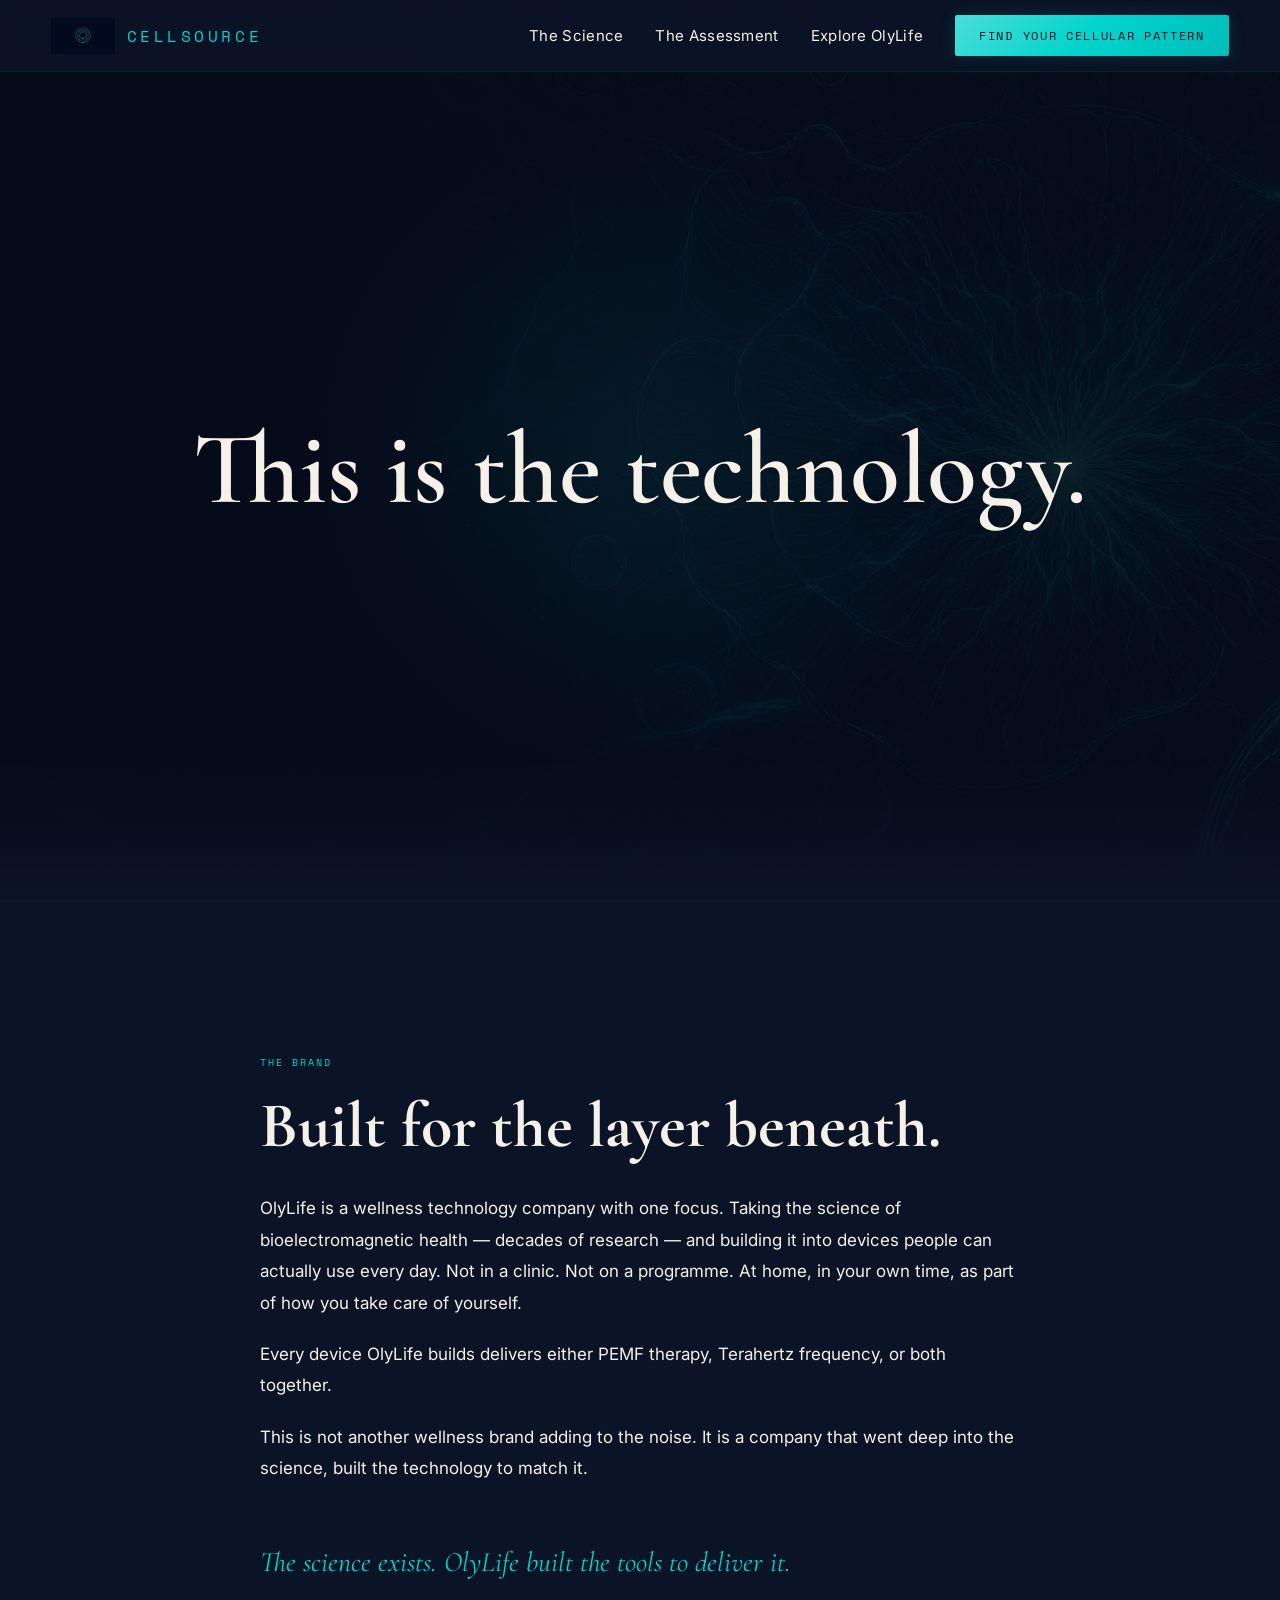
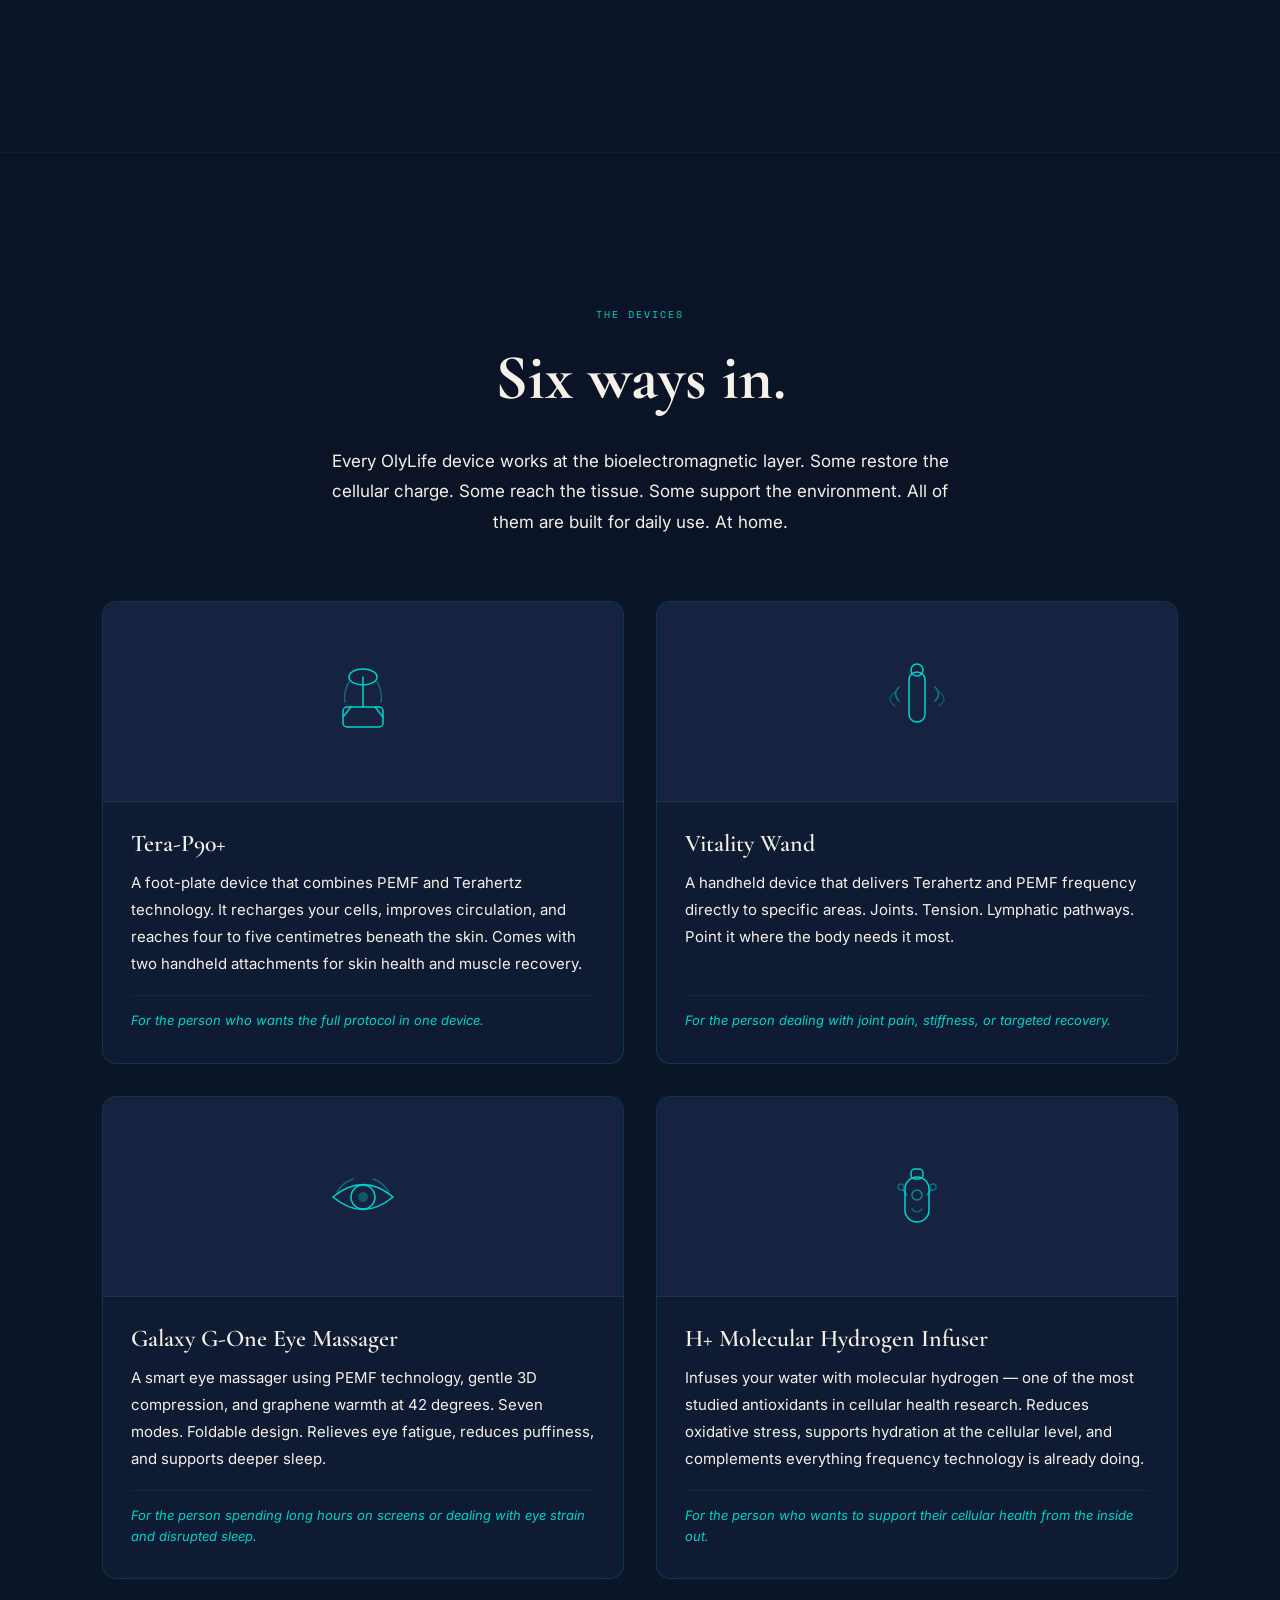
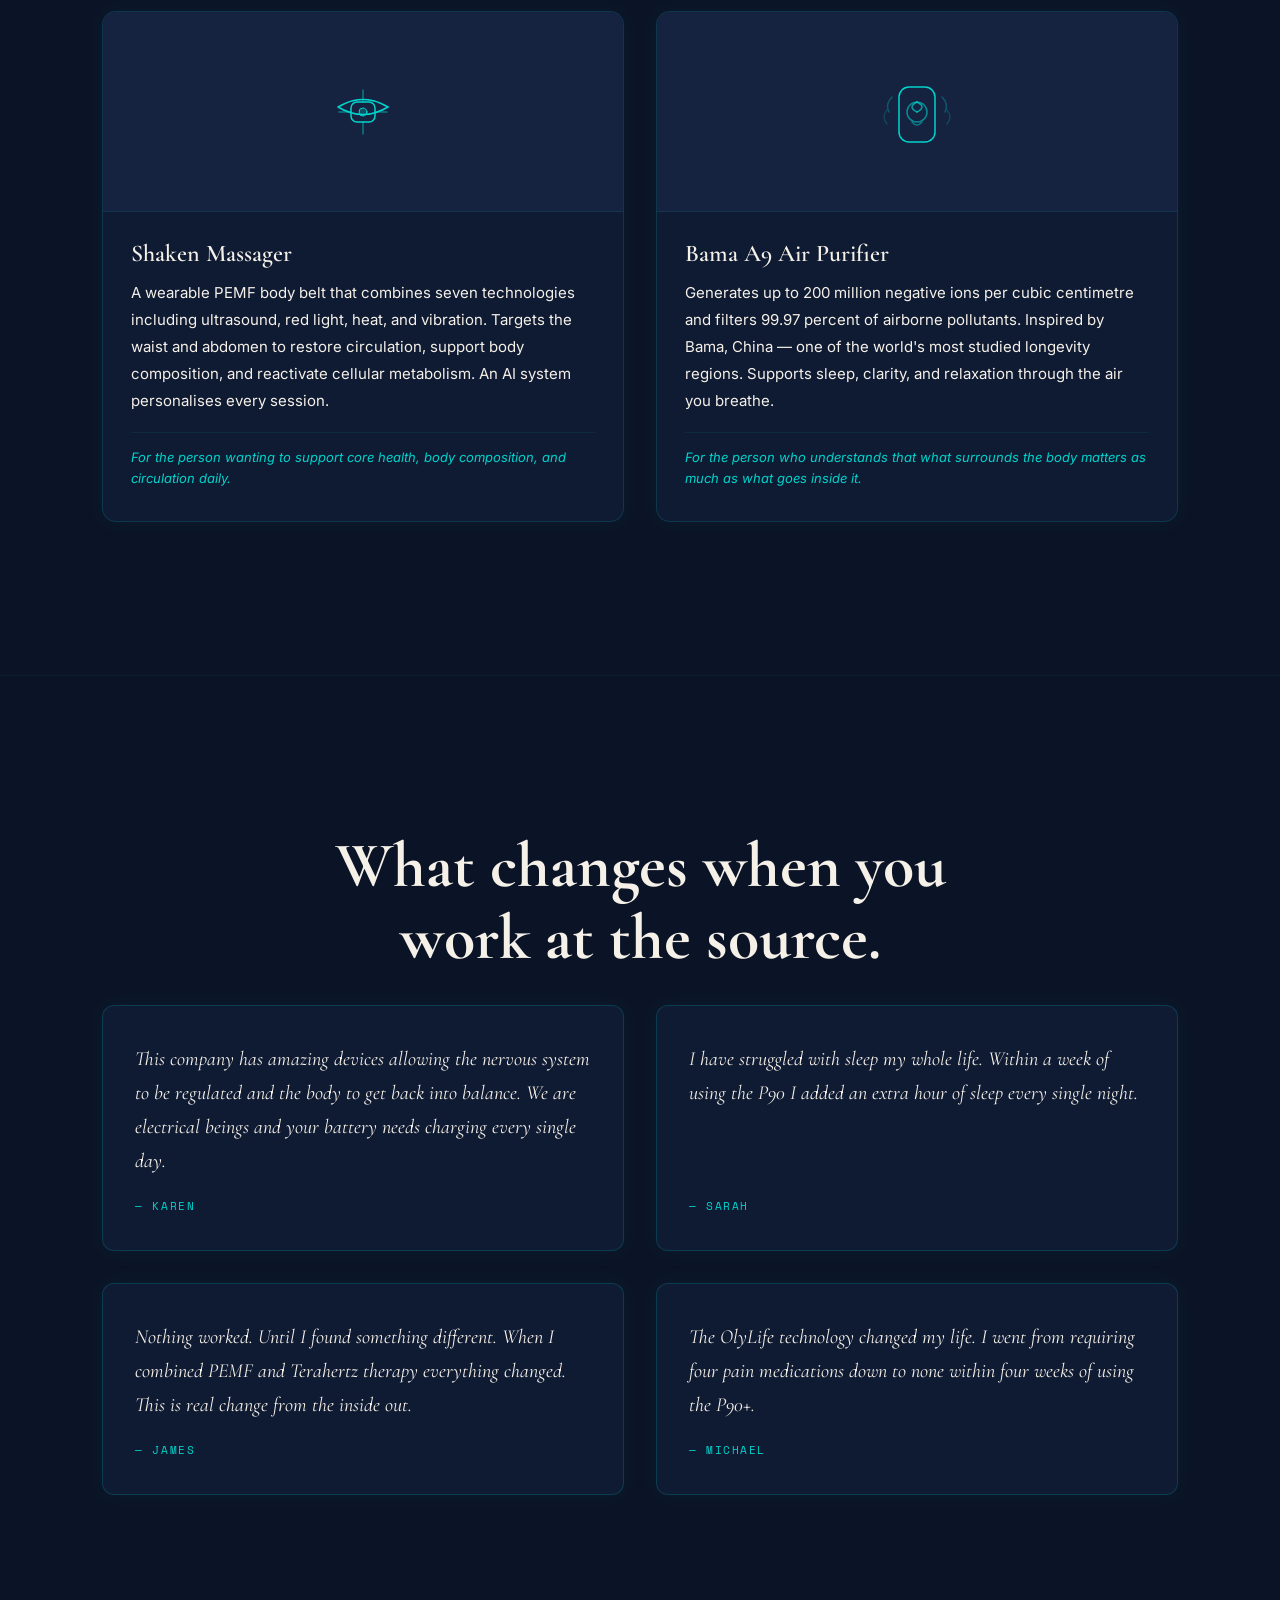
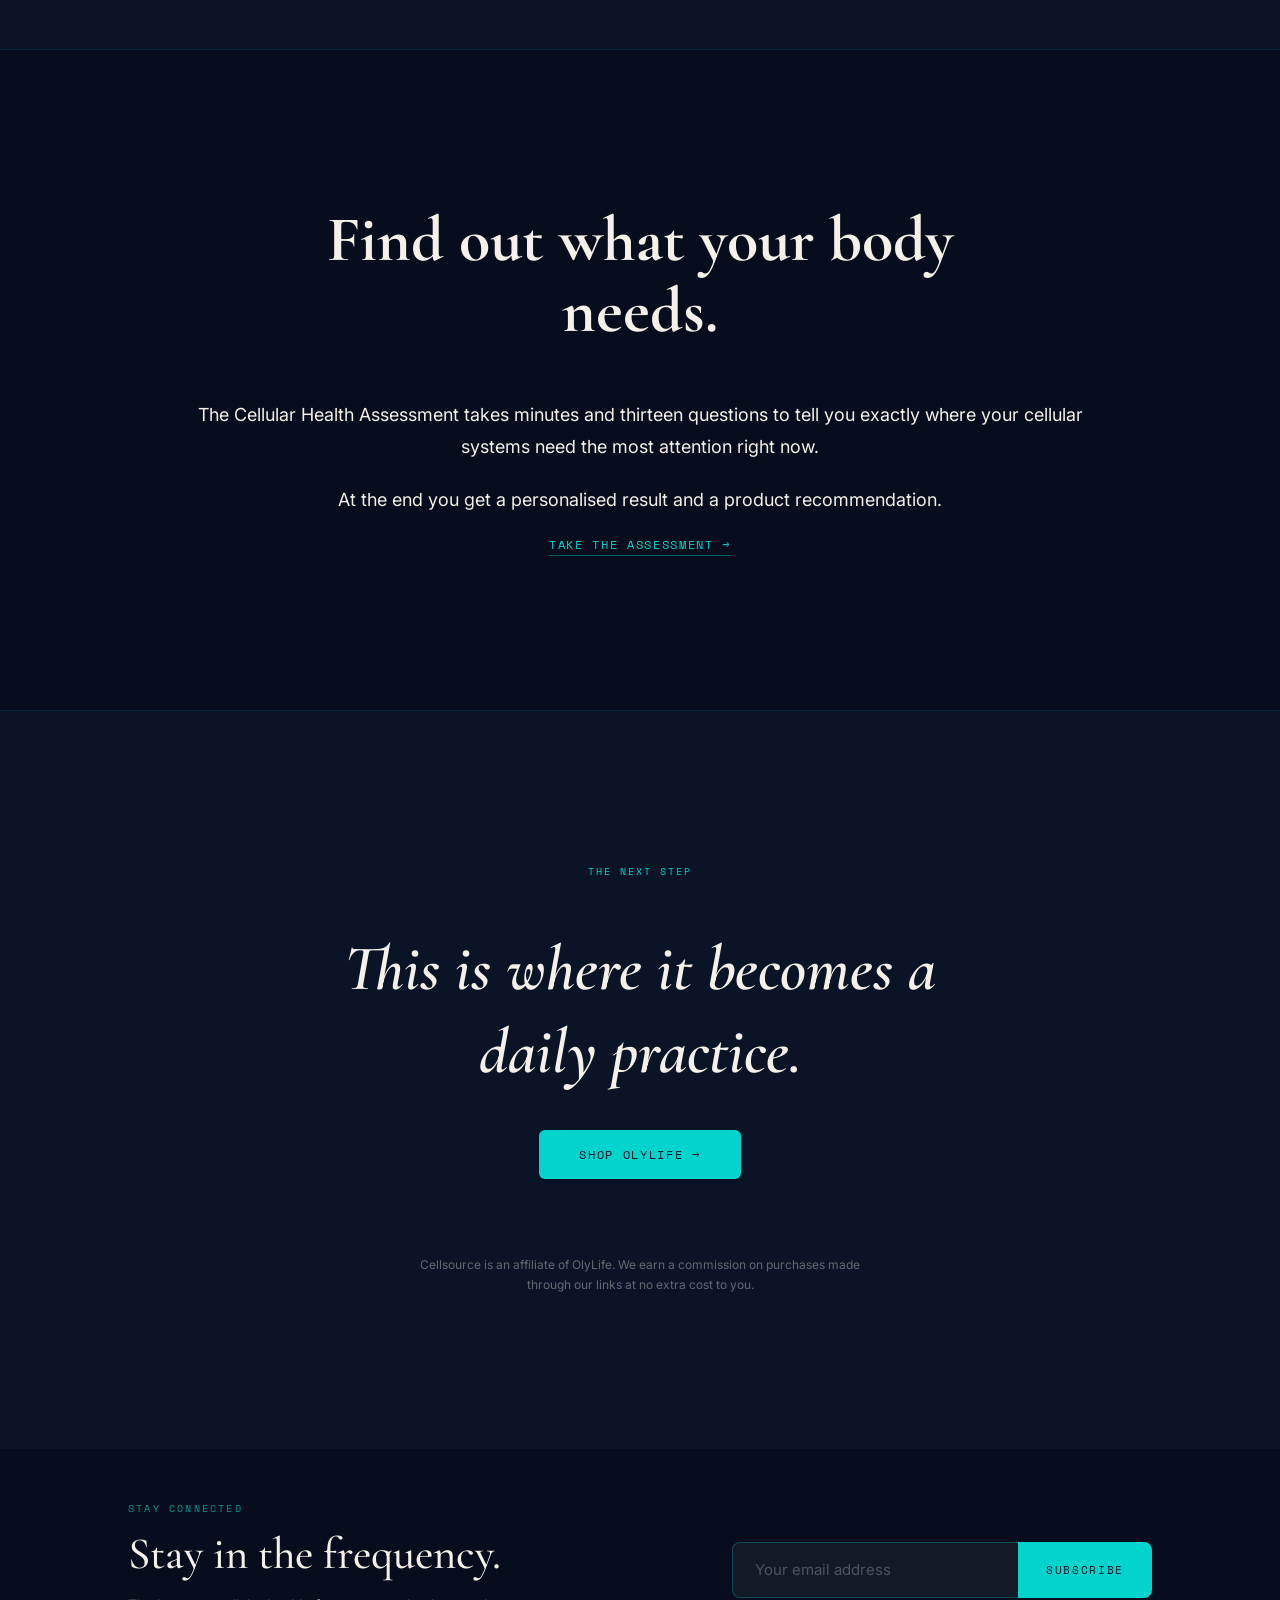
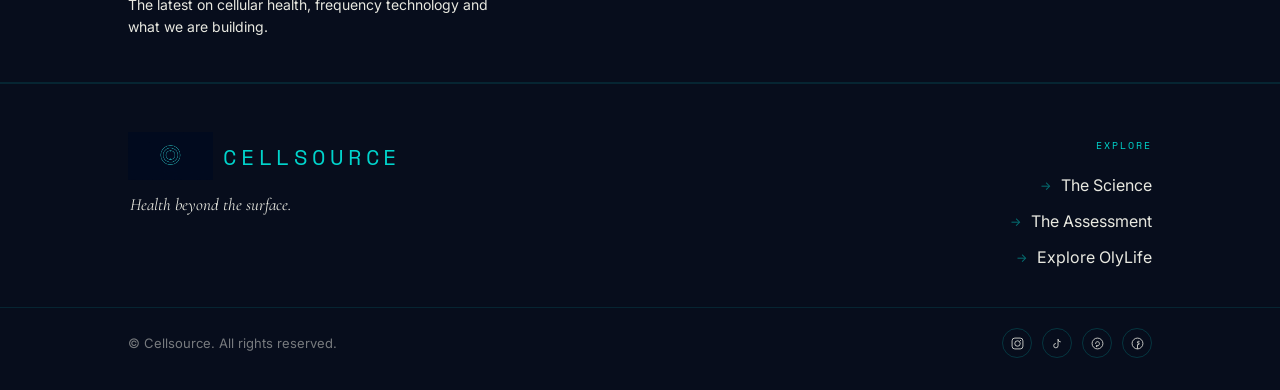
==== commit 74bdf82a: "OlyLife: hero bg drift, section 1 text left, taglines removed, SVG icons added Co-Authored-By: Claud" ====
--- a/olylife/olylife.html
+++ b/olylife/olylife.html
@@ -61,6 +61,8 @@
 ═══════════════════════════════════════ -->
 <section class="ol-hero" aria-label="The Living Opening">
 
+  <div class="ol-hero-bg" aria-hidden="true"></div>
+
   <div class="ol-hero-content reveal">
     <h1 class="ol-hero-headline">This is the technology.</h1>
   </div>
@@ -72,7 +74,7 @@
 ═══════════════════════════════════════ -->
 <section class="ol-section ol-brand reveal" aria-label="Who OlyLife Is">
 
-  <div class="ol-section-inner" style="text-align: center; max-width: 1100px; margin: 0 auto;">
+  <div class="ol-section-inner">
     <div class="ol-section-copy">
       <p class="ol-section-label">The Brand</p>
       <h2 class="ol-section-headline">Built for the layer beneath.</h2>
@@ -100,11 +102,18 @@
       <!-- Card 1: Tera-P90+ -->
       <div class="ol-product-card reveal">
         <div class="ol-product-image" aria-hidden="true">
-          <!-- SVG icon — Phase 2 -->
+          <svg width="80" height="80" viewBox="0 0 80 80" fill="none" stroke="#00D4CC" stroke-width="1.5" stroke-linecap="round">
+            <rect x="20" y="45" width="40" height="20" rx="4"/>
+            <line x1="40" y1="45" x2="40" y2="15"/>
+            <ellipse cx="40" cy="15" rx="14" ry="8"/>
+            <line x1="28" y1="45" x2="20" y2="55"/>
+            <line x1="52" y1="45" x2="60" y2="55"/>
+            <path d="M 26 20 Q 20 30 22 40" opacity="0.4"/>
+            <path d="M 54 20 Q 60 30 58 40" opacity="0.4"/>
+          </svg>
         </div>
         <div class="ol-product-copy">
           <p class="ol-product-name">Tera-P90+</p>
-          <p class="ol-product-tagline">The complete cellular health device.</p>
           <p class="ol-product-body">A foot-plate device that combines PEMF and Terahertz technology. It recharges your cells, improves circulation, and reaches four to five centimetres beneath the skin. Comes with two handheld attachments for skin health and muscle recovery.</p>
           <p class="ol-product-for"><span style="color: #00D4CC">For the person who wants the full protocol in one device.</span></p>
         </div>
@@ -113,11 +122,17 @@
       <!-- Card 2: Vitality Wand -->
       <div class="ol-product-card reveal">
         <div class="ol-product-image" aria-hidden="true">
-          <!-- SVG icon — Phase 2 -->
+          <svg width="80" height="80" viewBox="0 0 80 80" fill="none" stroke="#00D4CC" stroke-width="1.5" stroke-linecap="round">
+            <rect x="32" y="10" width="16" height="50" rx="8"/>
+            <circle cx="40" cy="8" r="6"/>
+            <path d="M 22 25 Q 15 32 22 39" opacity="0.5"/>
+            <path d="M 58 25 Q 65 32 58 39" opacity="0.5"/>
+            <path d="M 18 30 Q 8 37 18 44" opacity="0.3"/>
+            <path d="M 62 30 Q 72 37 62 44" opacity="0.3"/>
+          </svg>
         </div>
         <div class="ol-product-copy">
           <p class="ol-product-name">Vitality Wand</p>
-          <p class="ol-product-tagline">Targeted frequency. Wherever you need it.</p>
           <p class="ol-product-body">A handheld device that delivers Terahertz and PEMF frequency directly to specific areas. Joints. Tension. Lymphatic pathways. Point it where the body needs it most.</p>
           <p class="ol-product-for"><span style="color: #00D4CC">For the person dealing with joint pain, stiffness, or targeted recovery.</span></p>
         </div>
@@ -126,11 +141,16 @@
       <!-- Card 3: Galaxy G-One Eye Massager -->
       <div class="ol-product-card reveal">
         <div class="ol-product-image" aria-hidden="true">
-          <!-- SVG icon — Phase 2 -->
+          <svg width="80" height="80" viewBox="0 0 80 80" fill="none" stroke="#00D4CC" stroke-width="1.5" stroke-linecap="round">
+            <path d="M 10 40 Q 40 15 70 40 Q 40 65 10 40"/>
+            <circle cx="40" cy="40" r="12"/>
+            <circle cx="40" cy="40" r="5" fill="rgba(0,212,204,0.3)" stroke="none"/>
+            <path d="M 14 35 Q 20 25 30 22" opacity="0.4"/>
+            <path d="M 66 35 Q 60 25 50 22" opacity="0.4"/>
+          </svg>
         </div>
         <div class="ol-product-copy">
           <p class="ol-product-name">Galaxy G-One Eye Massager</p>
-          <p class="ol-product-tagline">Your eyes need recovery too.</p>
           <p class="ol-product-body">A smart eye massager using PEMF technology, gentle 3D compression, and graphene warmth at 42 degrees. Seven modes. Foldable design. Relieves eye fatigue, reduces puffiness, and supports deeper sleep.</p>
           <p class="ol-product-for"><span style="color: #00D4CC">For the person spending long hours on screens or dealing with eye strain and disrupted sleep.</span></p>
         </div>
@@ -139,11 +159,19 @@
       <!-- Card 4: H+ Molecular Hydrogen Infuser -->
       <div class="ol-product-card reveal">
         <div class="ol-product-image" aria-hidden="true">
-          <!-- SVG icon — Phase 2 -->
+          <svg width="80" height="80" viewBox="0 0 80 80" fill="none" stroke="#00D4CC" stroke-width="1.5" stroke-linecap="round">
+            <rect x="28" y="20" width="24" height="45" rx="12"/>
+            <rect x="34" y="12" width="12" height="10" rx="4"/>
+            <circle cx="40" cy="38" r="5" opacity="0.6"/>
+            <line x1="30" y1="38" x2="26" y2="33" opacity="0.5"/>
+            <line x1="50" y1="38" x2="54" y2="33" opacity="0.5"/>
+            <circle cx="24" cy="30" r="3" opacity="0.4"/>
+            <circle cx="56" cy="30" r="3" opacity="0.4"/>
+            <path d="M 35 52 Q 40 58 45 52" opacity="0.4"/>
+          </svg>
         </div>
         <div class="ol-product-copy">
           <p class="ol-product-name">H+ Molecular Hydrogen Infuser</p>
-          <p class="ol-product-tagline">Better water. At the cellular level.</p>
           <p class="ol-product-body">Infuses your water with molecular hydrogen — one of the most studied antioxidants in cellular health research. Reduces oxidative stress, supports hydration at the cellular level, and complements everything frequency technology is already doing.</p>
           <p class="ol-product-for"><span style="color: #00D4CC">For the person who wants to support their cellular health from the inside out.</span></p>
         </div>
@@ -152,11 +180,18 @@
       <!-- Card 5: Shaken Massager -->
       <div class="ol-product-card reveal">
         <div class="ol-product-image" aria-hidden="true">
-          <!-- SVG icon — Phase 2 -->
+          <svg width="80" height="80" viewBox="0 0 80 80" fill="none" stroke="#00D4CC" stroke-width="1.5" stroke-linecap="round">
+            <path d="M 15 35 Q 40 20 65 35 Q 40 50 15 35"/>
+            <rect x="28" y="30" width="24" height="20" rx="6"/>
+            <line x1="40" y1="30" x2="40" y2="18" opacity="0.5"/>
+            <line x1="40" y1="50" x2="40" y2="62" opacity="0.5"/>
+            <line x1="28" y1="40" x2="16" y2="40" opacity="0.5"/>
+            <line x1="52" y1="40" x2="64" y2="40" opacity="0.5"/>
+            <circle cx="40" cy="40" r="4" fill="rgba(0,212,204,0.25)" stroke="#00D4CC" stroke-width="1"/>
+          </svg>
         </div>
         <div class="ol-product-copy">
           <p class="ol-product-name">Shaken Massager</p>
-          <p class="ol-product-tagline">Seven technologies. One belt.</p>
           <p class="ol-product-body">A wearable PEMF body belt that combines seven technologies including ultrasound, red light, heat, and vibration. Targets the waist and abdomen to restore circulation, support body composition, and reactivate cellular metabolism. An AI system personalises every session.</p>
           <p class="ol-product-for"><span style="color: #00D4CC">For the person wanting to support core health, body composition, and circulation daily.</span></p>
         </div>
@@ -165,11 +200,20 @@
       <!-- Card 6: Bama A9 Air Purifier -->
       <div class="ol-product-card reveal">
         <div class="ol-product-image" aria-hidden="true">
-          <!-- SVG icon — Phase 2 -->
+          <svg width="80" height="80" viewBox="0 0 80 80" fill="none" stroke="#00D4CC" stroke-width="1.5" stroke-linecap="round">
+            <rect x="22" y="15" width="36" height="55" rx="10"/>
+            <circle cx="40" cy="40" r="10" opacity="0.6"/>
+            <path d="M 40 30 Q 50 35 40 40" opacity="0.7"/>
+            <path d="M 40 30 Q 30 35 40 40" opacity="0.7"/>
+            <path d="M 35 50 Q 40 56 45 50" opacity="0.5"/>
+            <path d="M 15 25 Q 8 32 12 40" opacity="0.3"/>
+            <path d="M 65 25 Q 72 32 68 40" opacity="0.3"/>
+            <path d="M 10 38 Q 4 45 10 52" opacity="0.2"/>
+            <path d="M 70 38 Q 76 45 70 52" opacity="0.2"/>
+          </svg>
         </div>
         <div class="ol-product-copy">
           <p class="ol-product-name">Bama A9 Air Purifier</p>
-          <p class="ol-product-tagline">The cellular environment does not stop at your skin.</p>
           <p class="ol-product-body">Generates up to 200 million negative ions per cubic centimetre and filters 99.97 percent of airborne pollutants. Inspired by Bama, China — one of the world's most studied longevity regions. Supports sleep, clarity, and relaxation through the air you breathe.</p>
           <p class="ol-product-for"><span style="color: #00D4CC">For the person who understands that what surrounds the body matters as much as what goes inside it.</span></p>
         </div>
--- a/olylife/olylife.css
+++ b/olylife/olylife.css
@@ -51,9 +51,21 @@
   z-index: 2;
 }
 
+.ol-hero-bg {
+  position: absolute;
+  inset: -60px;
+  background-image: url('../images/hero-background.png');
+  background-size: cover;
+  background-position: center center;
+  opacity: 0.08;
+  animation: hero-drift 9s ease-in-out infinite;
+  will-change: transform;
+  z-index: 0;
+}
+
 .ol-hero-content {
   position: relative;
-  z-index: 1;
+  z-index: 2;
   max-width: 900px;
 }
 
@@ -126,6 +138,29 @@
   line-height: 1.5;
   text-align: center;
   border: none;
+}
+
+/* ─────────────────────────────────────────
+   BRAND SECTION — left-aligned text
+───────────────────────────────────────── */
+.ol-brand .ol-section-inner {
+  max-width: 760px;
+  margin: 0 auto;
+  text-align: left;
+}
+
+.ol-brand .ol-section-headline {
+  text-align: left;
+}
+
+.ol-brand .ol-section-body {
+  max-width: 760px;
+  text-align: left;
+}
+
+.ol-brand .ol-callout {
+  text-align: left;
+  max-width: 760px;
 }
 
 /* ─────────────────────────────────────────
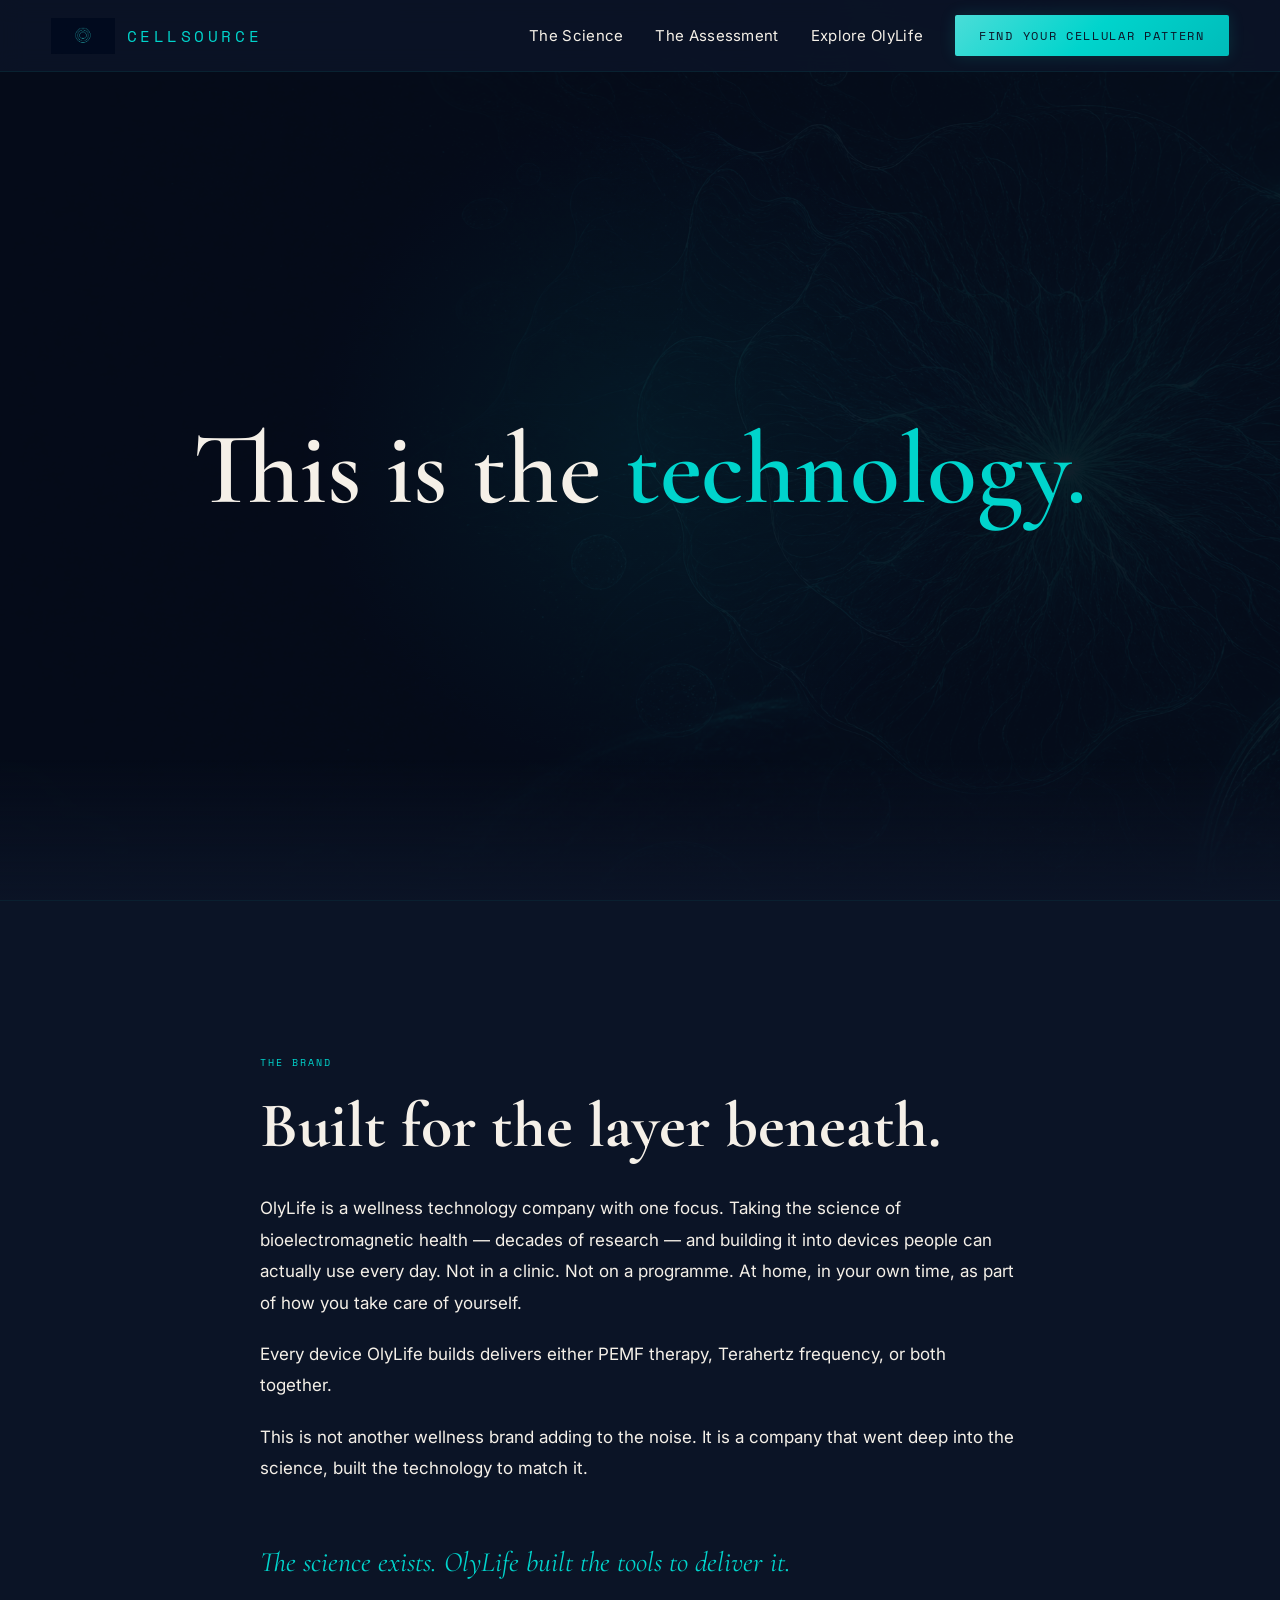
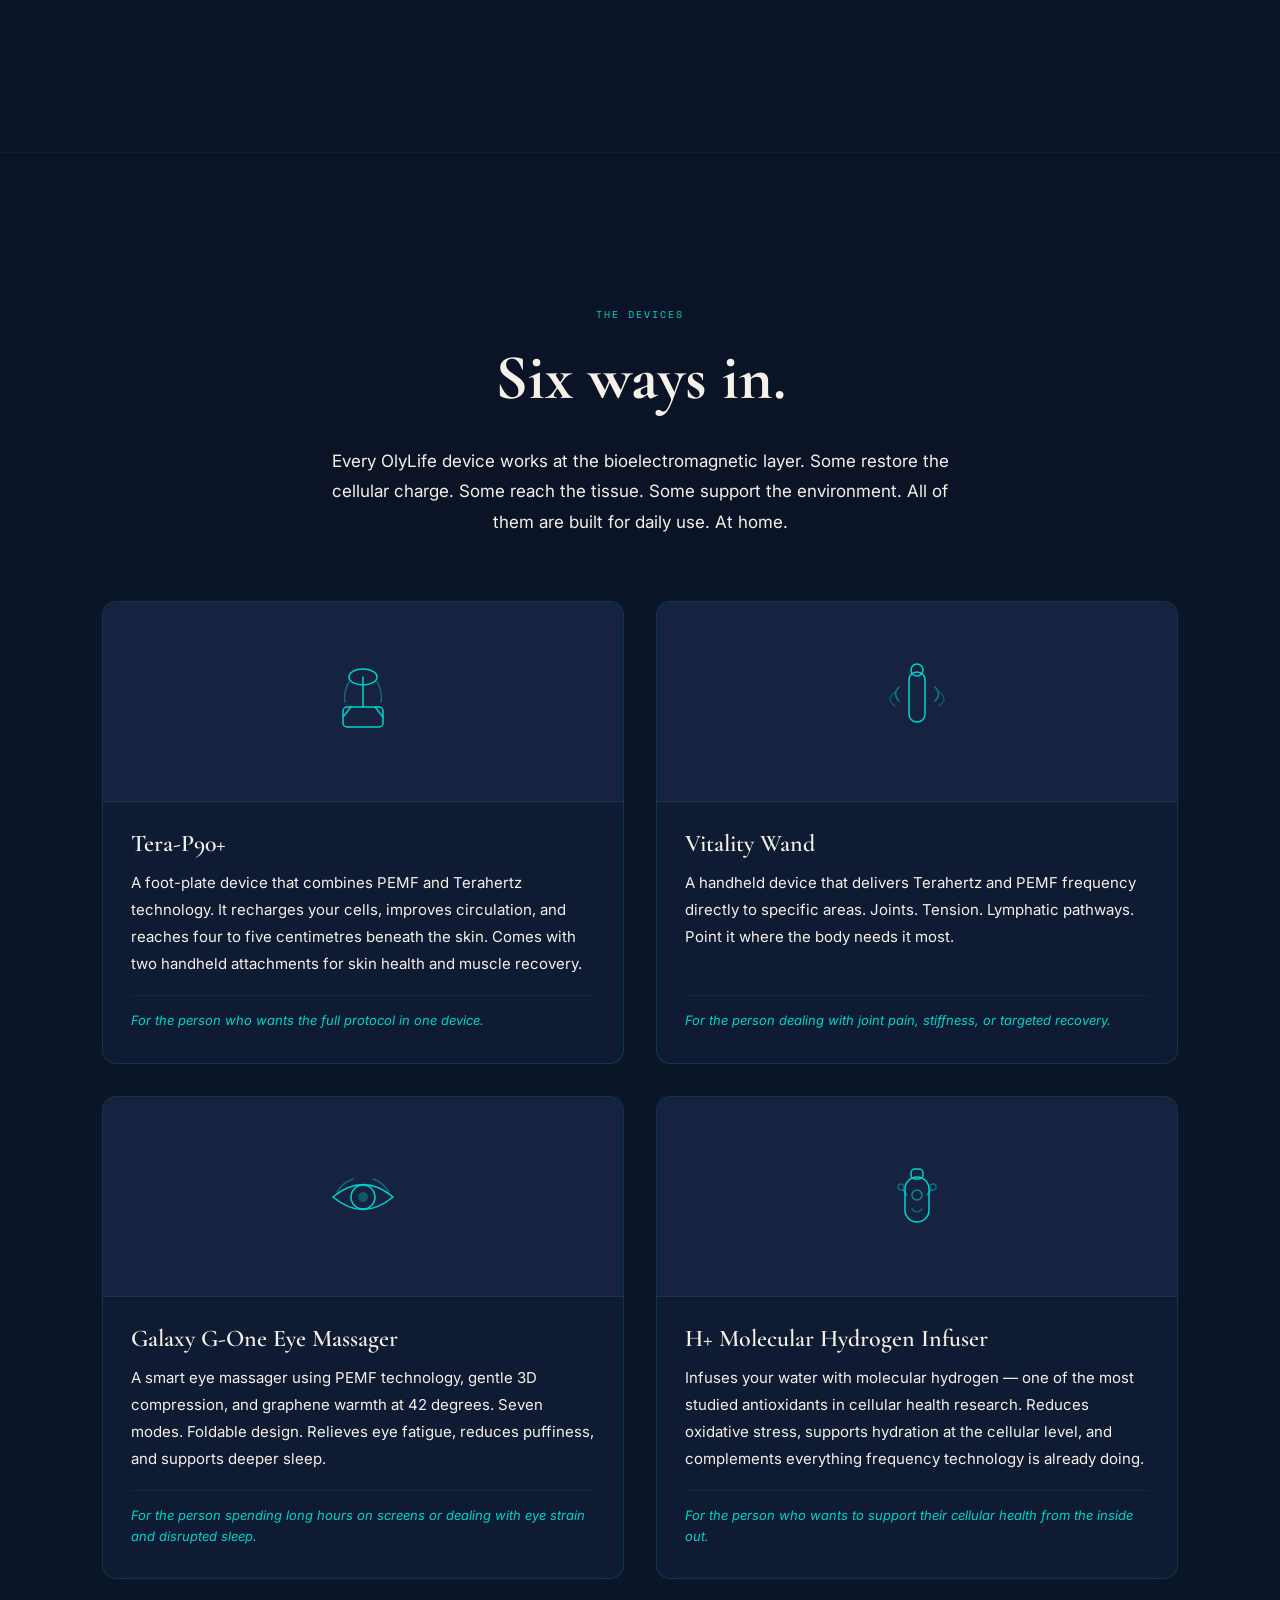
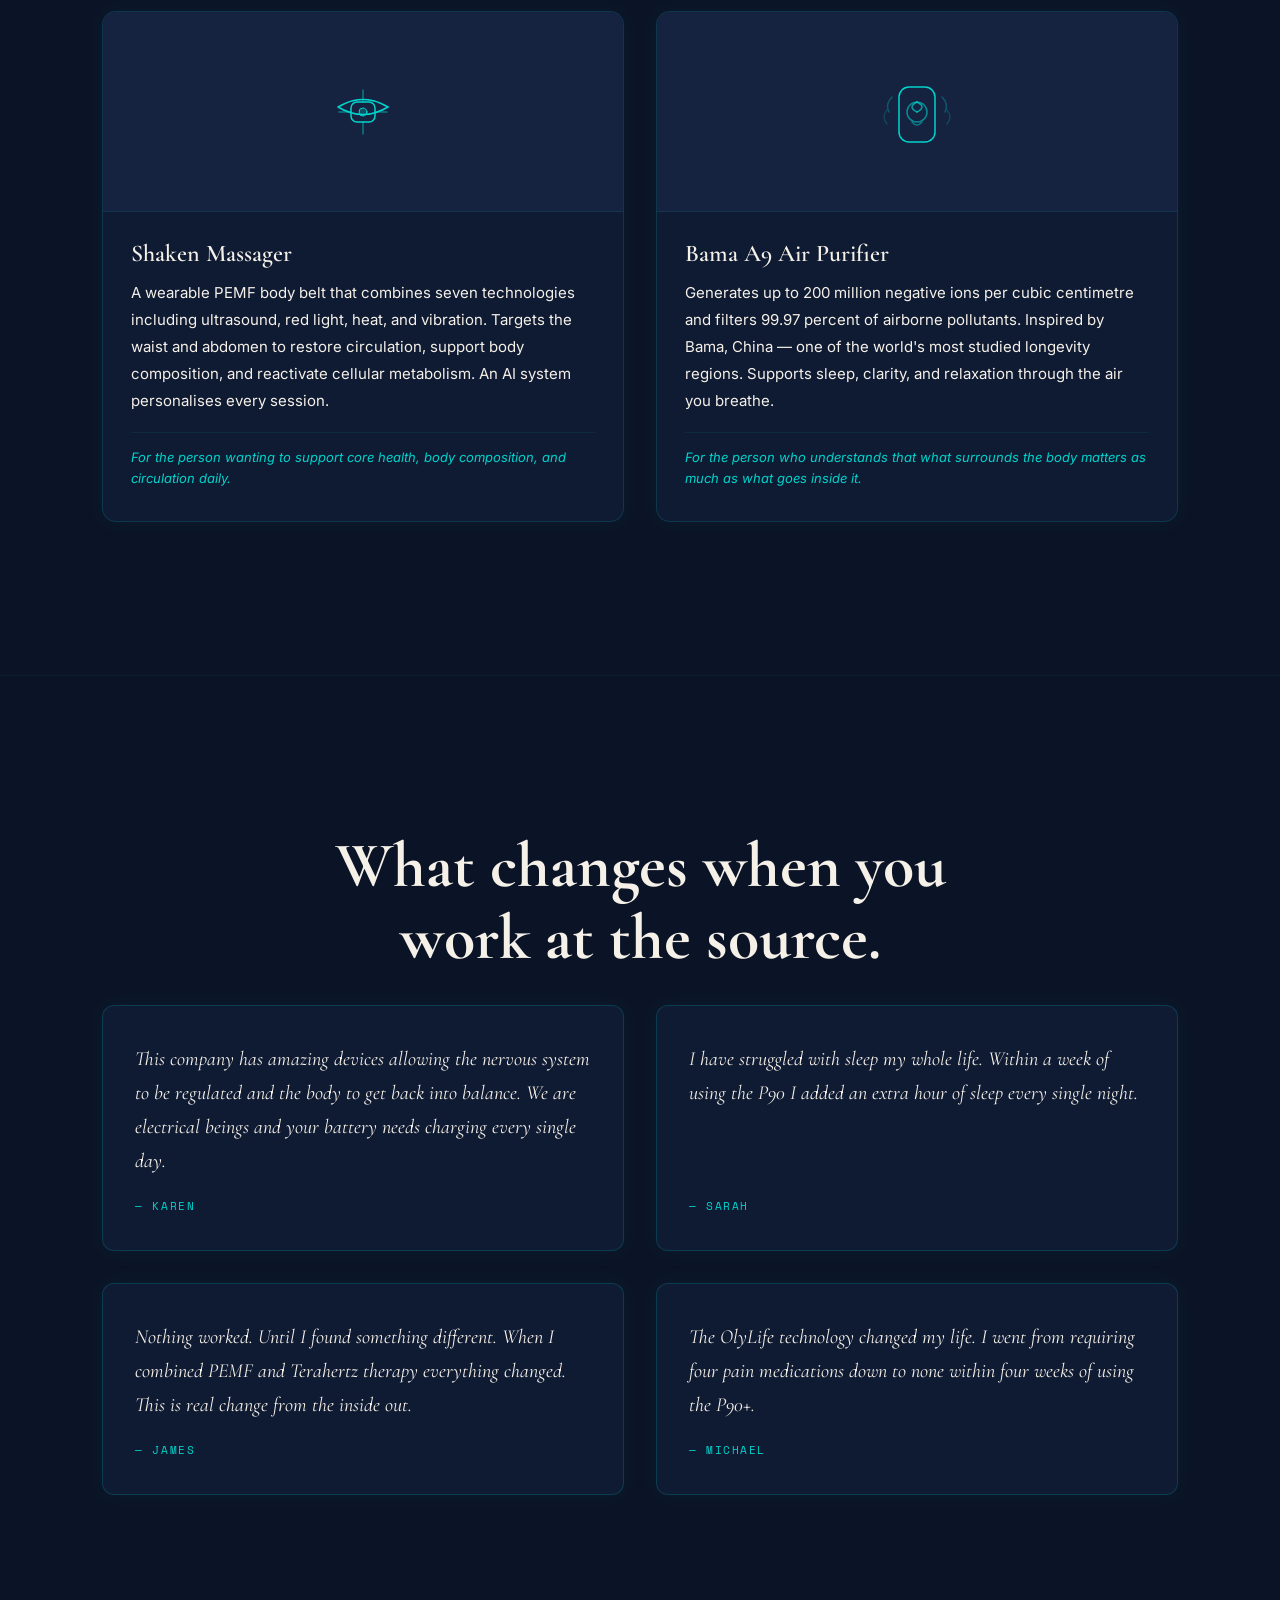
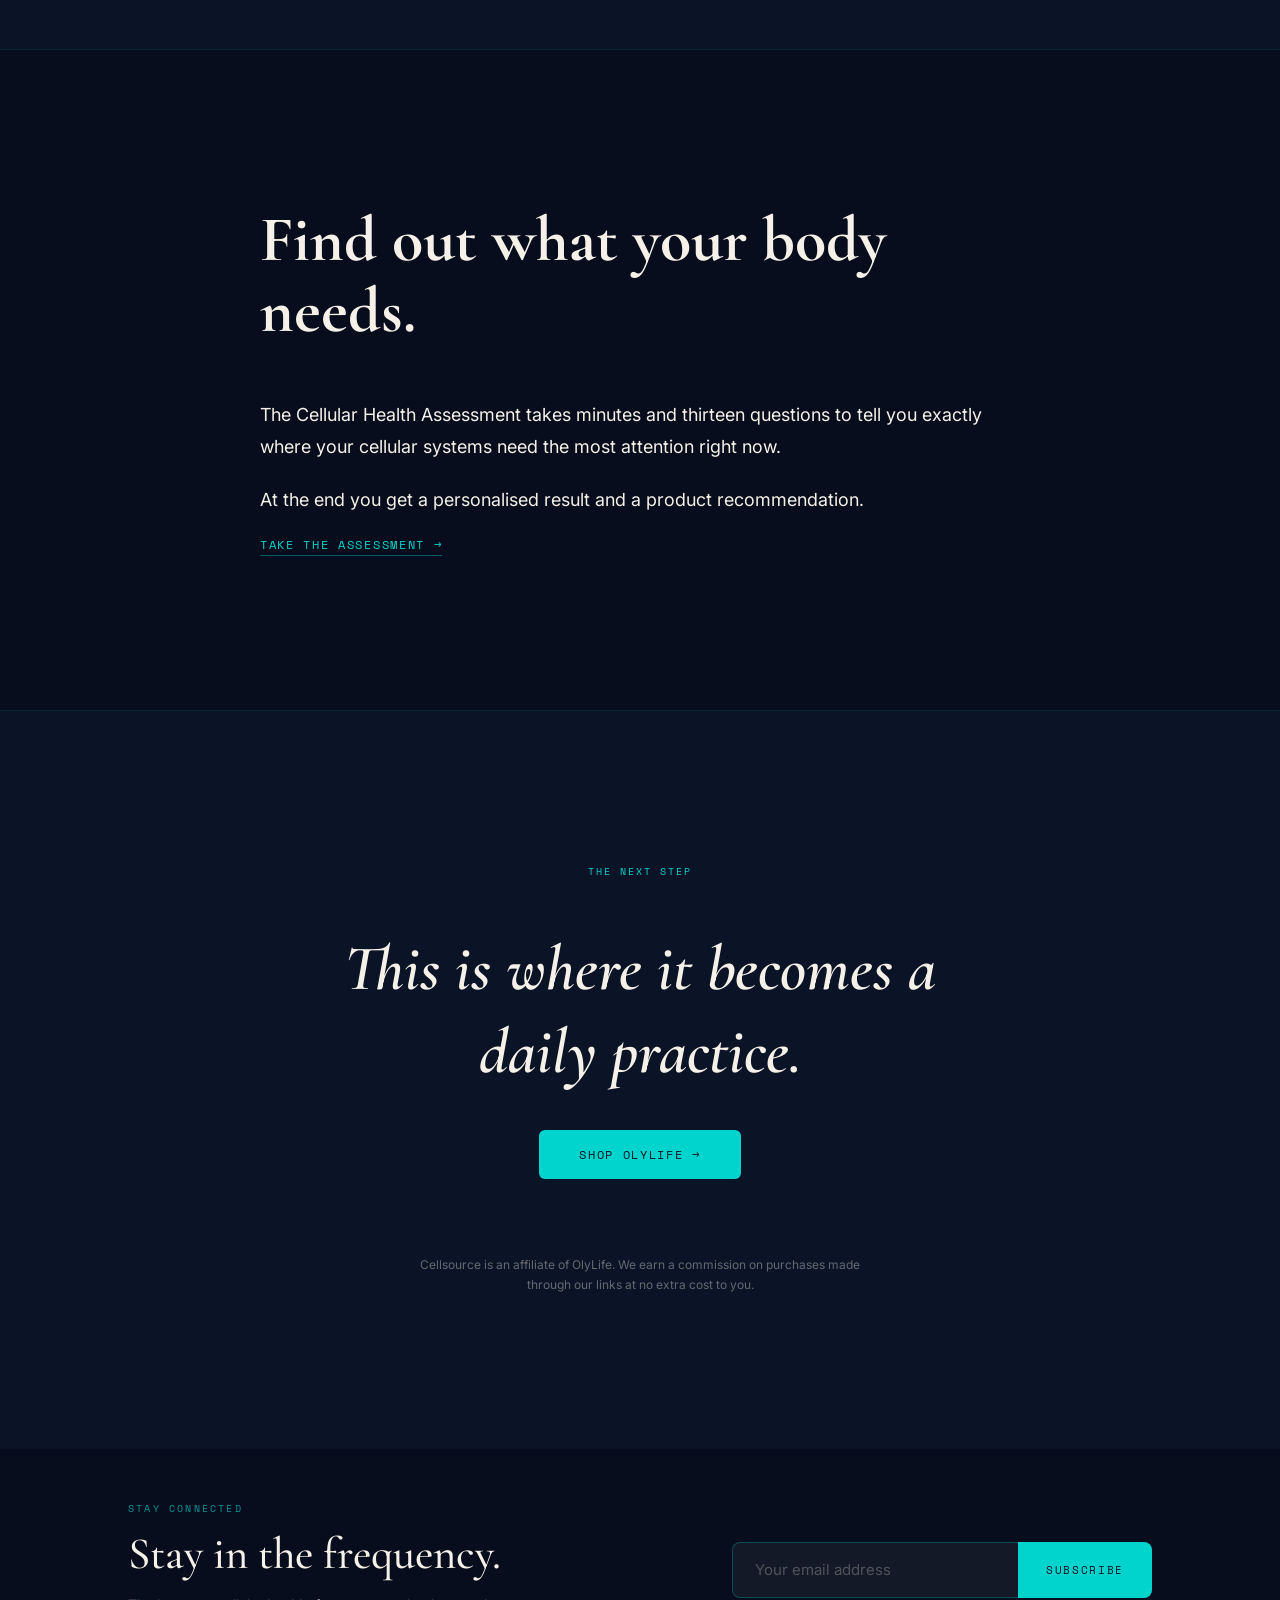
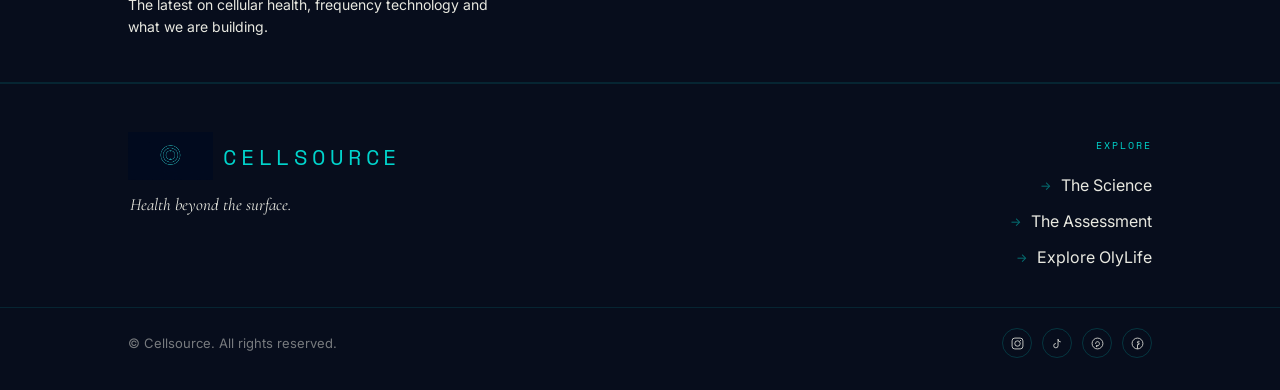
==== commit 37f73f86: "OlyLife: teal highlight on hero, section 4 left-aligned Co-Authored-By: Claude Sonnet 4.6 <noreply@a" ====
--- a/olylife/olylife.html
+++ b/olylife/olylife.html
@@ -64,7 +64,7 @@
   <div class="ol-hero-bg" aria-hidden="true"></div>
 
   <div class="ol-hero-content reveal">
-    <h1 class="ol-hero-headline">This is the technology.</h1>
+    <h1 class="ol-hero-headline">This is the <span style="color: #00D4CC">technology.</span></h1>
   </div>
 
 </section>
--- a/olylife/olylife.css
+++ b/olylife/olylife.css
@@ -348,11 +348,28 @@
   max-width: 900px;
 }
 
+.ol-assessment-bridge .ol-bridge-inner {
+  max-width: 760px;
+  margin: 0 auto;
+  text-align: left;
+  align-items: flex-start;
+}
+
 .ol-assessment-bridge .ol-section-headline {
   font-size: clamp(40px, 5vw, 64px);
-  max-width: 700px;
-  margin-left: auto;
-  margin-right: auto;
+  text-align: left;
+  max-width: 760px;
+  margin-left: 0;
+  margin-right: 0;
+}
+
+.ol-assessment-bridge .ol-bridge-body {
+  text-align: left;
+  max-width: 760px;
+}
+
+.ol-assessment-bridge .ol-bridge-cta {
+  align-self: flex-start;
 }
 
 .ol-bridge-callout {
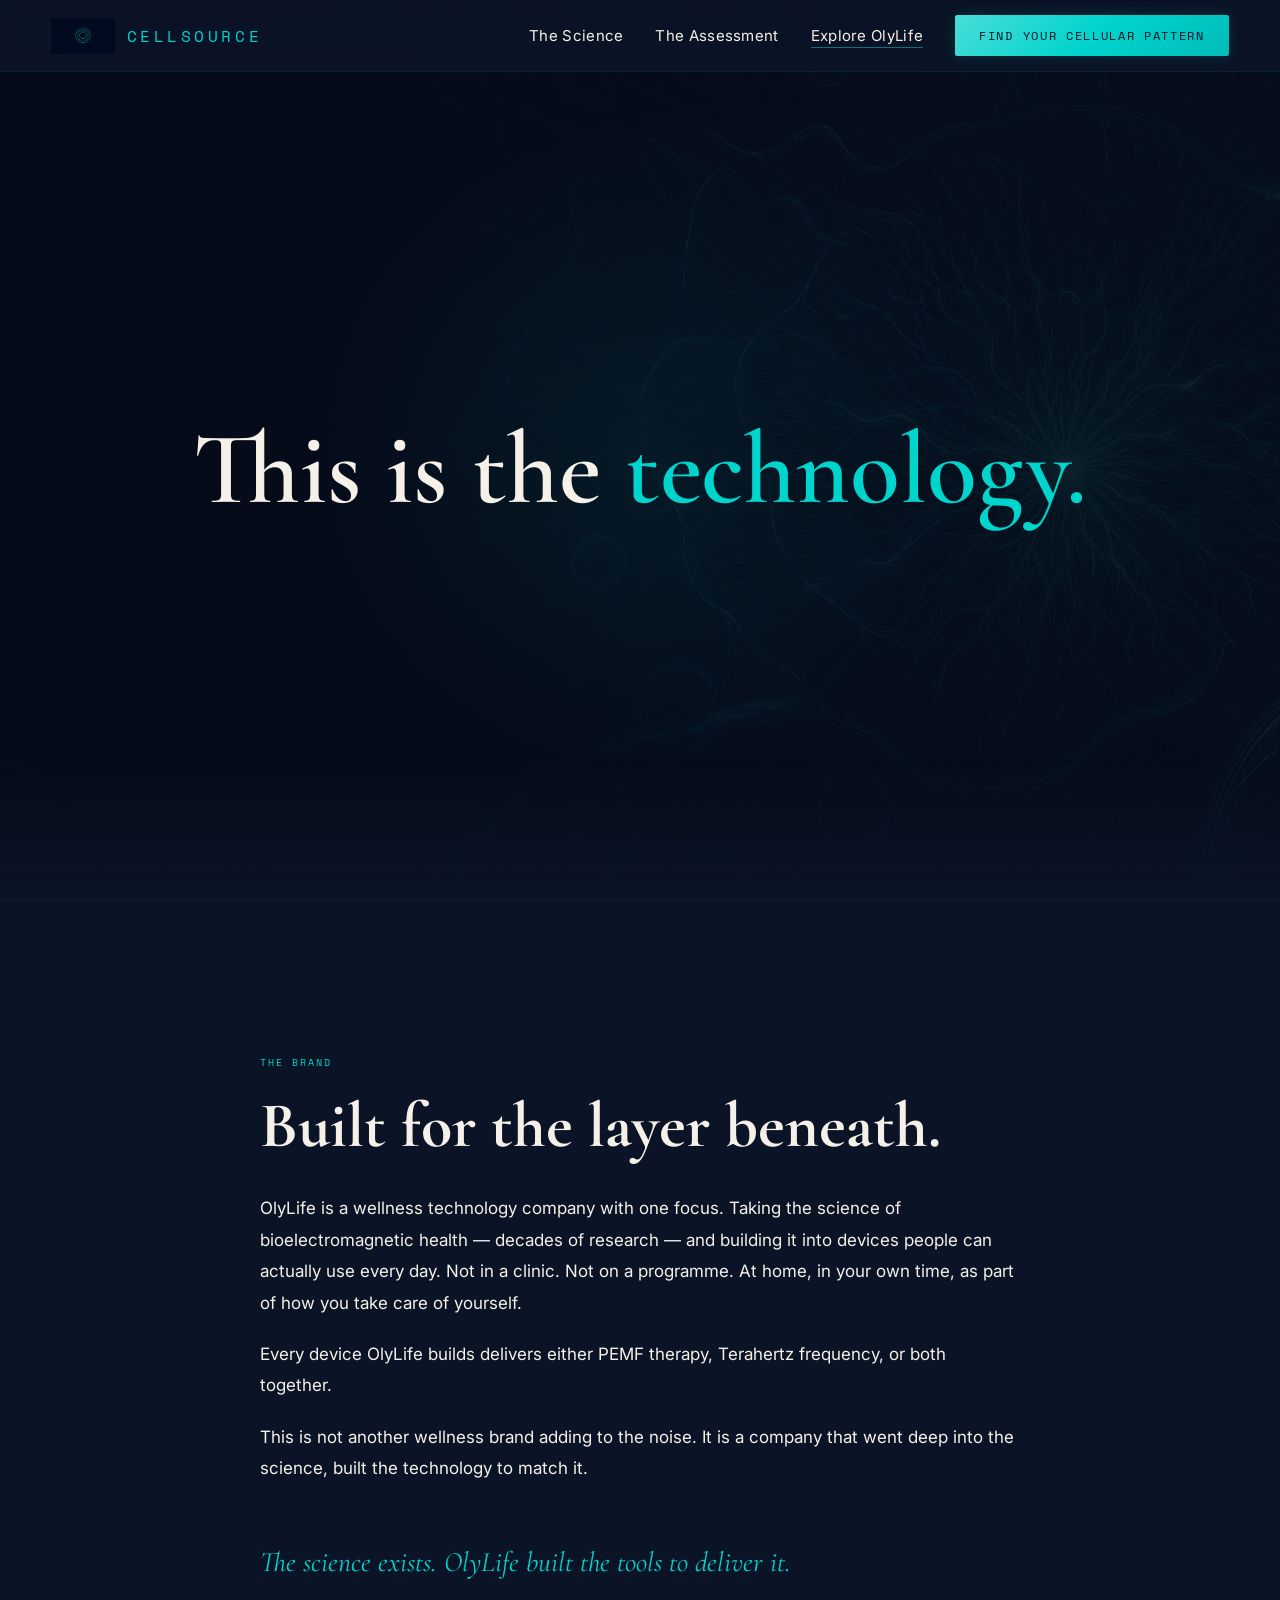
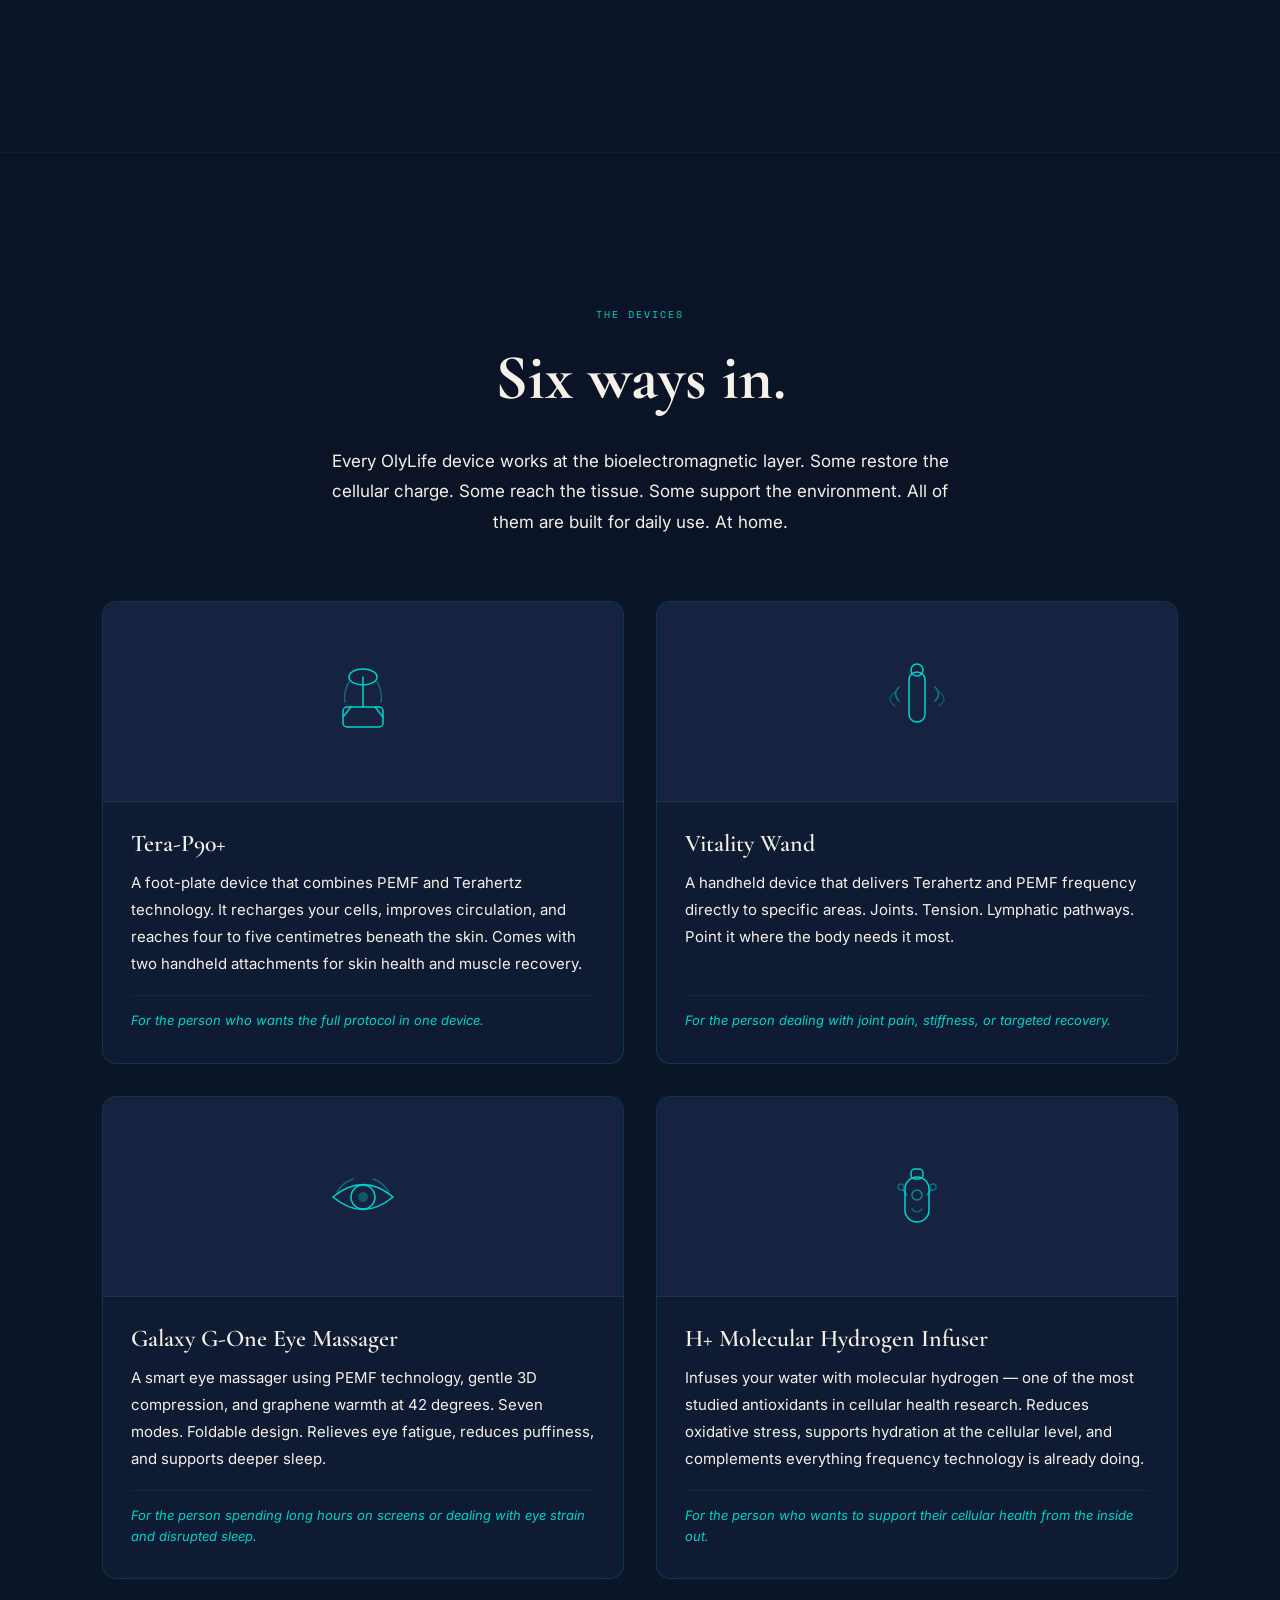
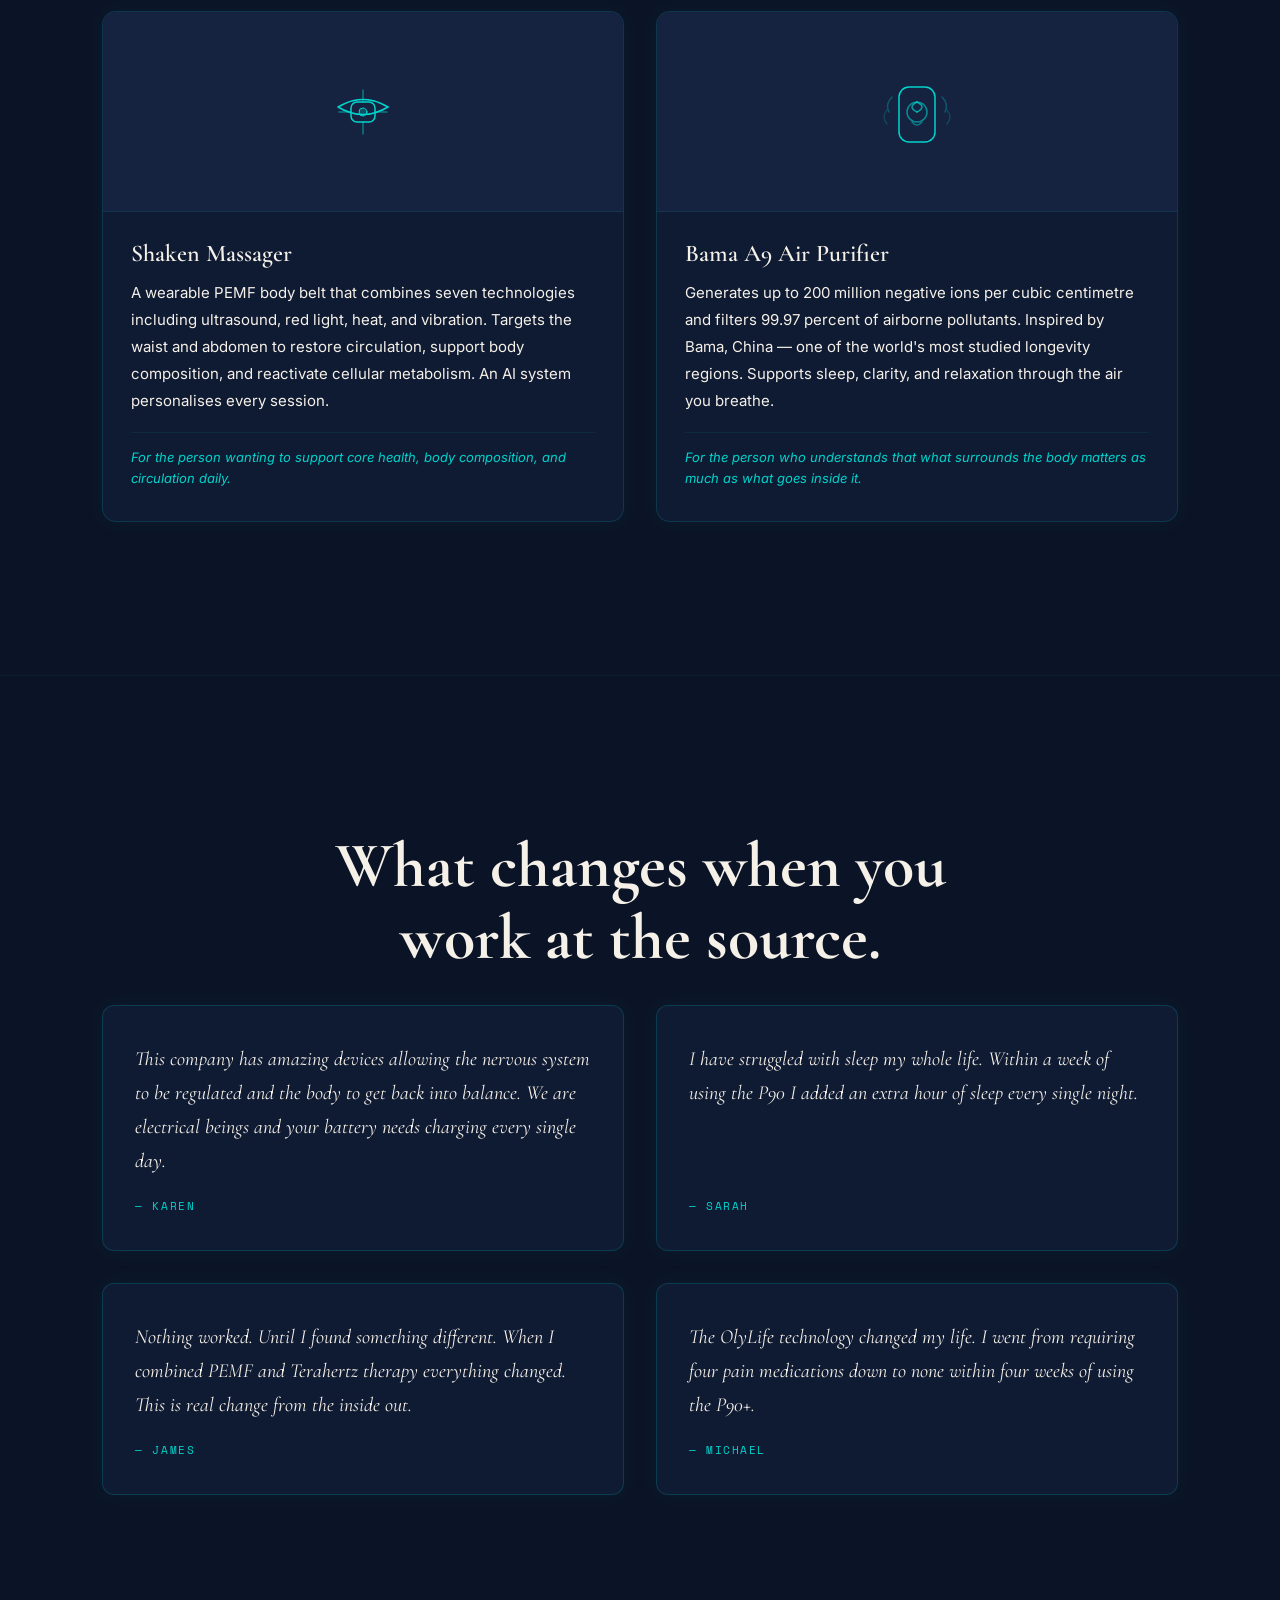
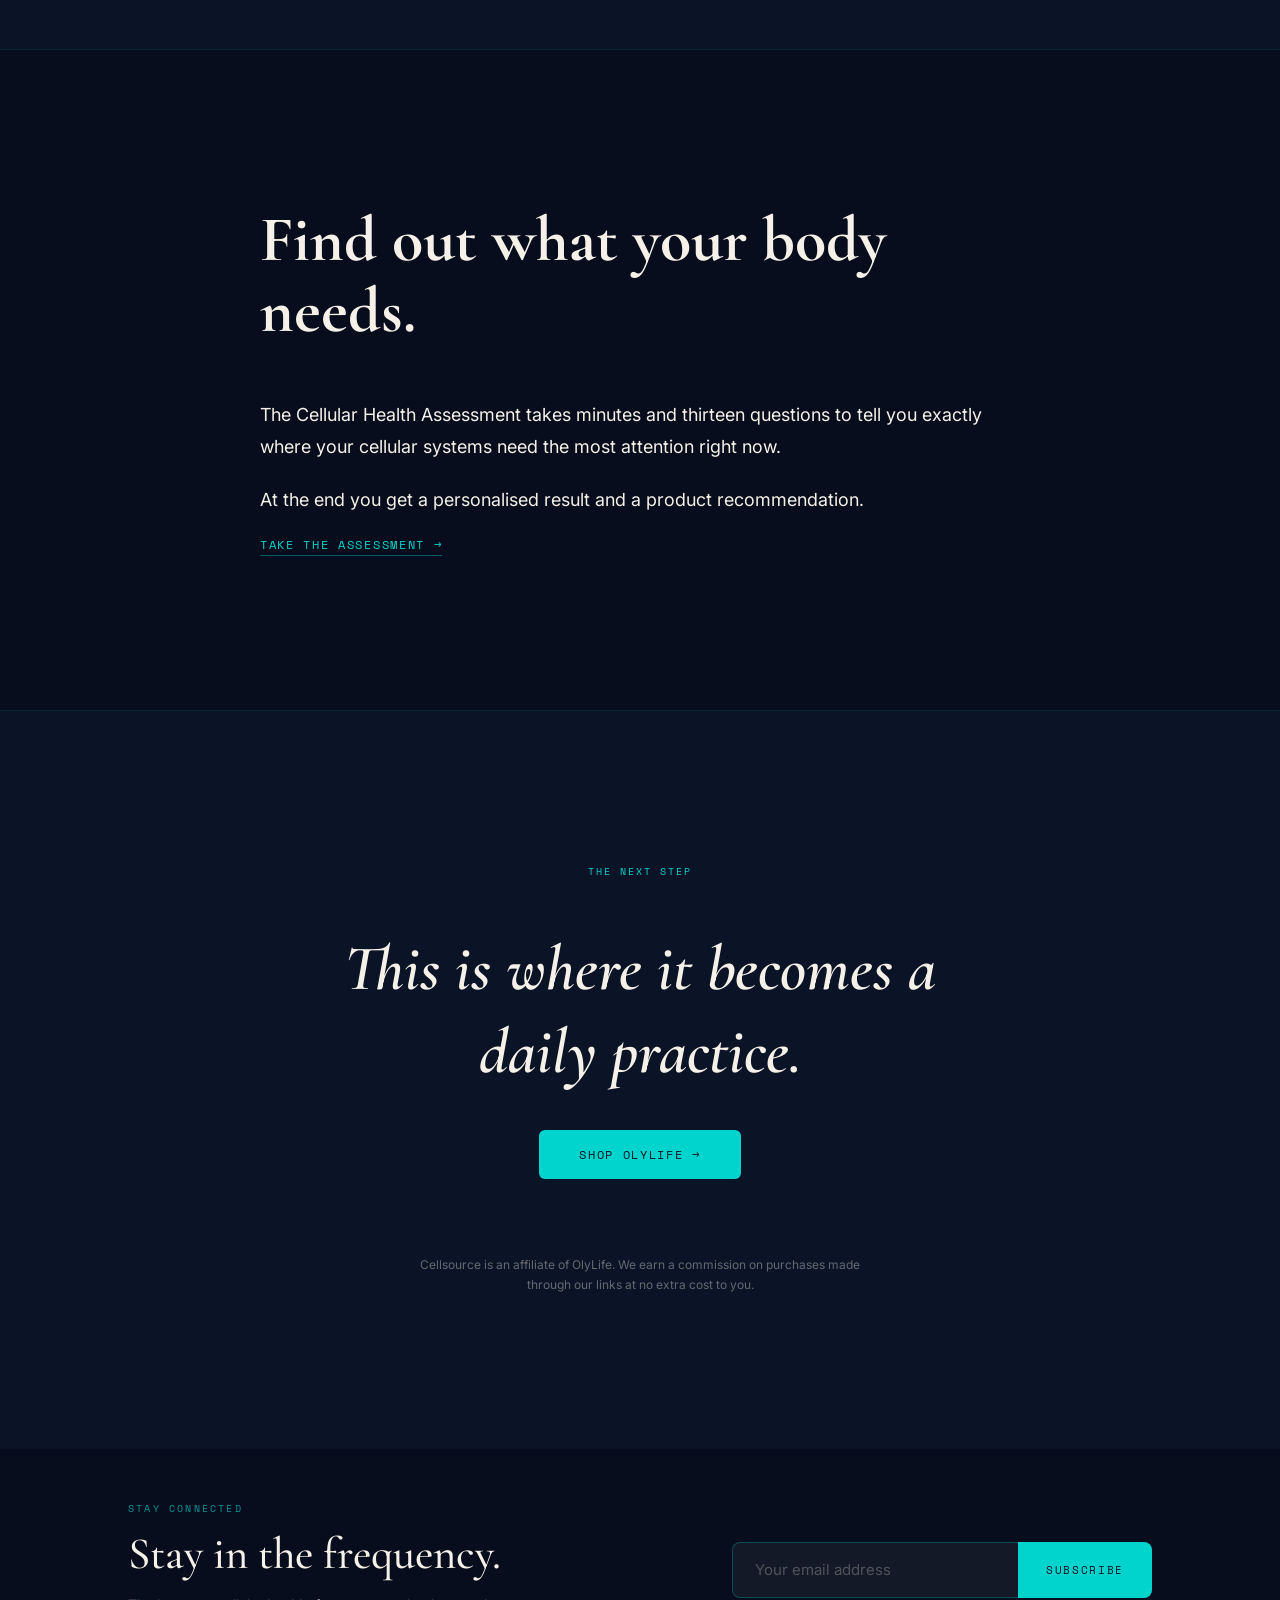
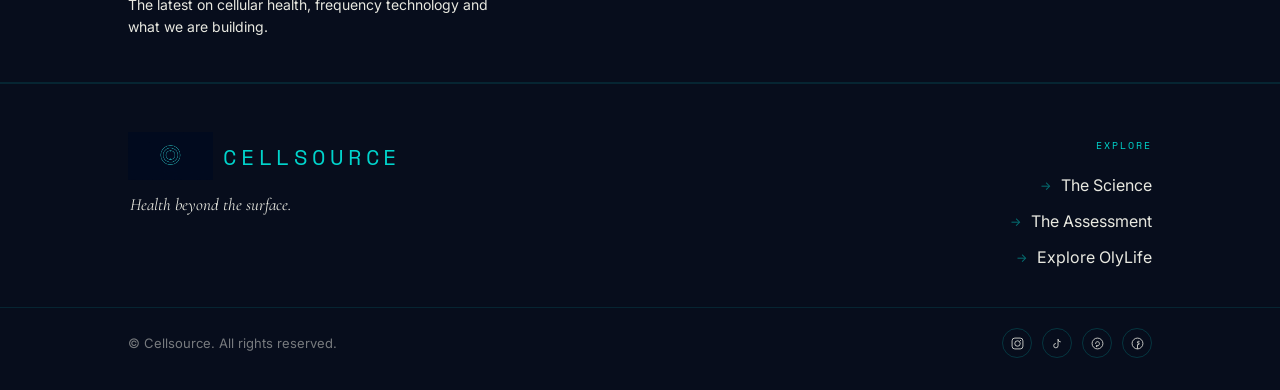
==== commit 1e68f9b0: "Add assessment as subfolder, update all links" ====
--- a/olylife/olylife.html
+++ b/olylife/olylife.html
@@ -33,10 +33,10 @@
     <div class="hub-nav-right">
       <ul class="hub-nav-links">
         <li><a href="../science/science.html">The Science</a></li>
-        <li><a href="../assessment.html">The Assessment</a></li>
+        <li><a href="../assessment/index.html">The Assessment</a></li>
         <li><a href="olylife.html" class="hub-nav-link--active">Explore OlyLife</a></li>
       </ul>
-      <a href="../assessment.html" class="hub-nav-cta desktop-only">Find your cellular pattern</a>
+      <a href="../assessment/index.html" class="hub-nav-cta desktop-only">Find your cellular pattern</a>
     </div>
 
     <button class="hub-hamburger" aria-label="Open menu" aria-expanded="false">
@@ -51,9 +51,9 @@
 <!-- Mobile Menu Overlay -->
 <div class="hub-mobile-menu" role="dialog" aria-label="Navigation menu">
   <a href="../science/science.html">The Science</a>
-  <a href="../assessment.html">The Assessment</a>
+  <a href="../assessment/index.html">The Assessment</a>
   <a href="olylife.html" class="hub-nav-link--active">Explore OlyLife</a>
-  <a href="../assessment.html" class="hub-nav-cta">Find your cellular pattern</a>
+  <a href="../assessment/index.html" class="hub-nav-cta">Find your cellular pattern</a>
 </div>
 
 <!-- ═══════════════════════════════════════
@@ -267,7 +267,7 @@
     <h2 class="ol-section-headline ol-headline-centre">Find out what your body needs.</h2>
     <p class="ol-bridge-body">The Cellular Health Assessment takes minutes and thirteen questions to tell you exactly where your cellular systems need the most attention right now.</p>
     <p class="ol-bridge-body">At the end you get a personalised result and a product recommendation.</p>
-    <a href="../assessment.html" class="ol-bridge-cta">Take the assessment →</a>
+    <a href="../assessment/index.html" class="ol-bridge-cta">Take the assessment →</a>
   </div>
 
 </section>
@@ -331,7 +331,7 @@
         <p class="hub-footer-nav-heading">Explore</p>
         <ul class="hub-footer-nav-links">
           <li><a href="../science/science.html">The Science</a></li>
-          <li><a href="../assessment.html">The Assessment</a></li>
+          <li><a href="../assessment/index.html">The Assessment</a></li>
           <li><a href="olylife.html">Explore OlyLife</a></li>
         </ul>
       </nav>
--- a/hub.css
+++ b/hub.css
@@ -36,7 +36,6 @@
   overflow-x: hidden;
   -webkit-font-smoothing: antialiased;
   -moz-osx-font-smoothing: grayscale;
-  scroll-behavior: smooth;
   overscroll-behavior: none;
 }
 
@@ -181,6 +180,11 @@
 }
 .hub-nav-links a:hover {
   color: var(--teal-primary);
+}
+.hub-nav-link--active {
+  color: var(--teal-primary);
+  border-bottom: 1px solid rgba(0, 212, 204, 0.5);
+  padding-bottom: 2px;
 }
 .hub-nav-cta {
   font-family: 'Space Mono', monospace;
@@ -328,12 +332,6 @@
   margin-left: 7%;
 }
 
-/* BEM alias — same element, wins over .hub-hero-content for shared props */
-.hub-hero__content {
-  max-width: 680px;
-  width: 48%;
-  margin-left: 8%;
-}
 
 /* Merged: all versions — Hero Fix is last */
 .hub-hero-headline {
@@ -349,12 +347,6 @@
   animation: element-enter 0.9s cubic-bezier(0.25, 0.46, 0.45, 0.94) 200ms forwards;
 }
 
-.hub-hero__headline {
-  font-size: 86px;
-  font-weight: 500;
-  line-height: 1.0;
-  letter-spacing: -0.025em;
-}
 
 /* Merged: font-size/color set to inherit (v2) so spans control */
 .hub-hero-sub {
--- a/olylife/olylife.css
+++ b/olylife/olylife.css
@@ -231,13 +231,6 @@
   line-height: 1.2;
 }
 
-.ol-product-tagline {
-  font-family: 'Cormorant Garamond', serif;
-  font-style: italic;
-  font-size: 18px;
-  color: var(--teal-primary);
-  line-height: 1.4;
-}
 
 .ol-product-body {
   font-family: 'Inter', sans-serif;
@@ -270,15 +263,6 @@
   font-size: clamp(40px, 5vw, 64px);
 }
 
-.ol-experiences-intro {
-  font-family: 'Inter', sans-serif;
-  font-size: 17px;
-  color: var(--bone-white);
-  line-height: 1.8;
-  max-width: 600px;
-  margin: 0 auto 56px;
-  text-align: center;
-}
 
 .ol-testimonials-grid {
   display: grid;
@@ -330,13 +314,13 @@
 }
 
 .ol-bridge-inner {
-  max-width: 900px;
+  max-width: 760px;
   margin: 0 auto;
   display: flex;
   flex-direction: column;
-  align-items: center;
+  align-items: flex-start;
   gap: 20px;
-  text-align: center;
+  text-align: left;
 }
 
 .ol-bridge-body {
@@ -344,15 +328,8 @@
   font-size: 18px;
   color: var(--bone-white);
   line-height: 1.8;
-  text-align: center;
-  max-width: 900px;
-}
-
-.ol-assessment-bridge .ol-bridge-inner {
-  max-width: 760px;
-  margin: 0 auto;
-  text-align: left;
-  align-items: flex-start;
+  text-align: left;
+  max-width: 760px;
 }
 
 .ol-assessment-bridge .ol-section-headline {
@@ -363,22 +340,10 @@
   margin-right: 0;
 }
 
-.ol-assessment-bridge .ol-bridge-body {
-  text-align: left;
-  max-width: 760px;
-}
-
 .ol-assessment-bridge .ol-bridge-cta {
   align-self: flex-start;
 }
 
-.ol-bridge-callout {
-  font-family: 'Space Mono', monospace;
-  font-size: 14px;
-  letter-spacing: 0.16em;
-  color: var(--teal-primary);
-  text-transform: uppercase;
-}
 
 .ol-bridge-cta {
   font-family: 'Space Mono', monospace;
